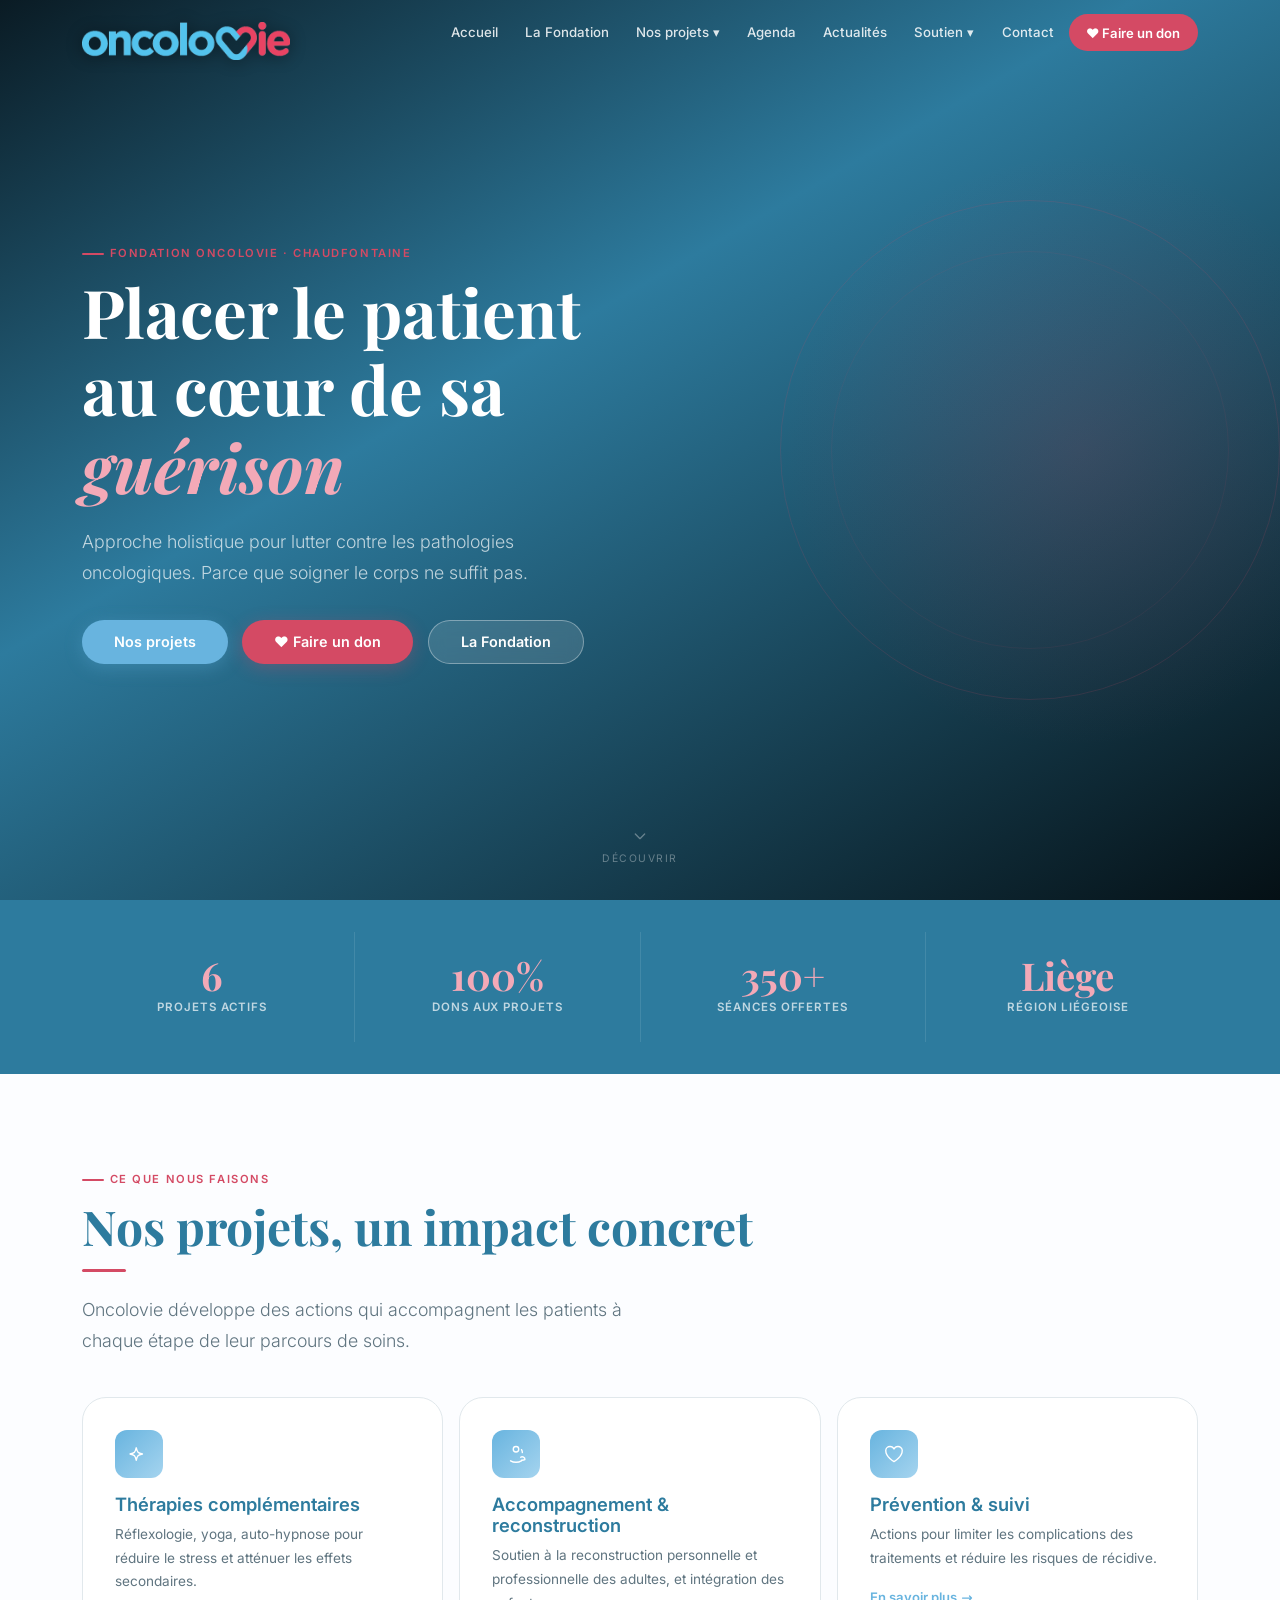
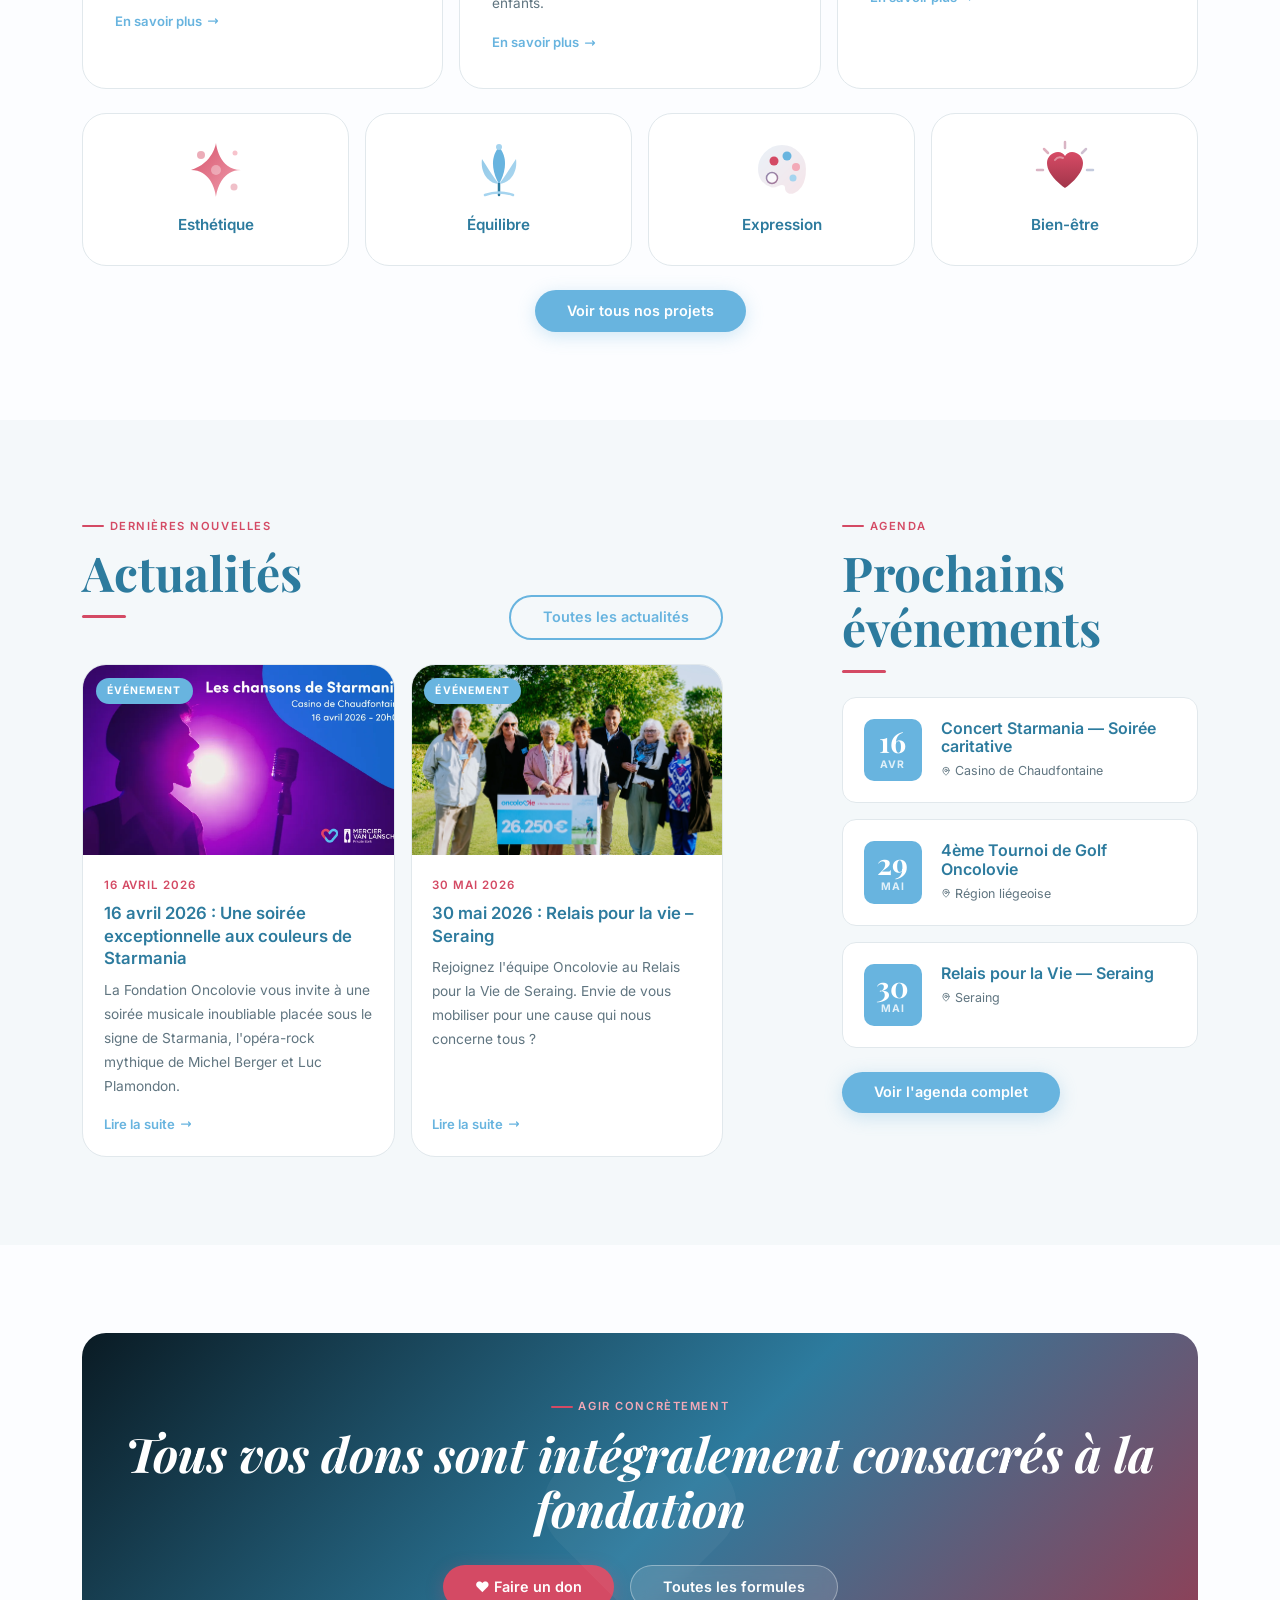
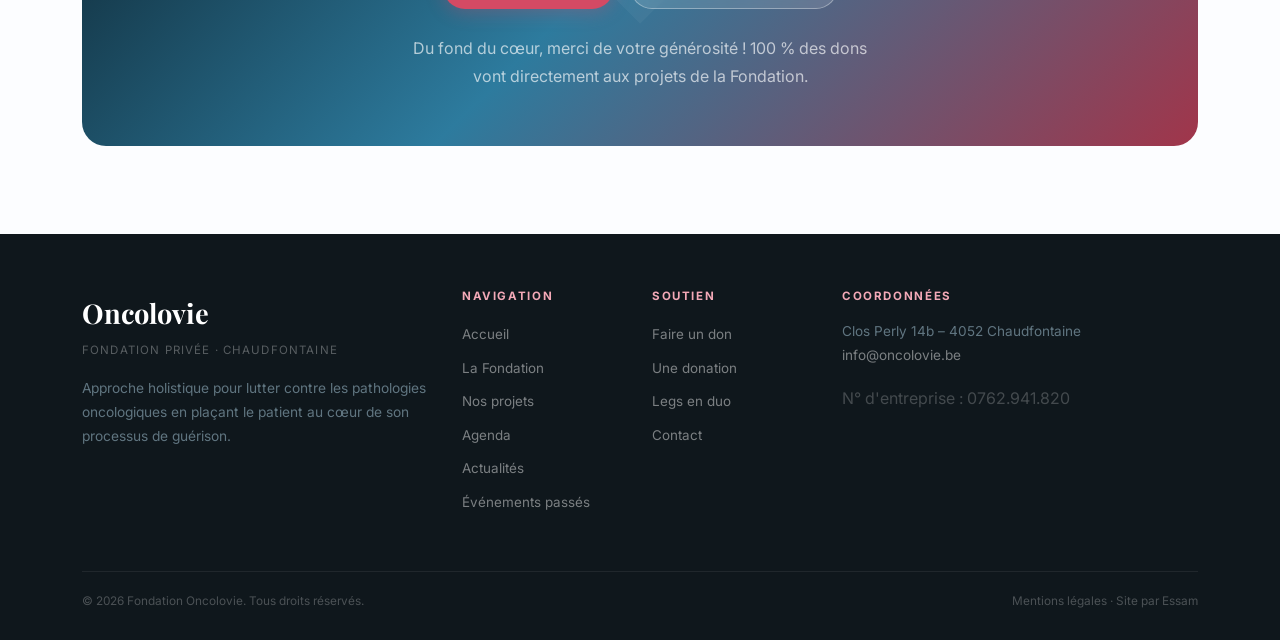
==== index.html @ 3643f962 "Homepage: merge Actualités+Événements, redesign CTA don - Fusion des 2 sections (Actualités + Procha" ====
<!DOCTYPE html>
<html lang="fr">
<head>
  <meta charset="UTF-8">
  <meta name="viewport" content="width=device-width, initial-scale=1.0">
  <title>Fondation Oncolovie — Chaudfontaine</title>
  <link rel="stylesheet" href="https://cdn.jsdelivr.net/npm/bootstrap@5.3.3/dist/css/bootstrap.min.css">
  <link rel="preconnect" href="https://fonts.googleapis.com">
  <link rel="preconnect" href="https://fonts.gstatic.com" crossorigin>
  <link href="https://fonts.googleapis.com/css2?family=Playfair+Display:ital,wght@0,500;0,700;1,500&family=Inter:wght@300;400;500;600&display=swap" rel="stylesheet">
  <link rel="stylesheet" href="style.css">
  <meta name="description" content="Approche holistique pour lutter contre les pathologies oncologiques. Fondation privée à Chaudfontaine.">
</head>
<body>
<nav class="nav-wrap" id="nav">
  <div class="container">
    <div class="nav-inner">
      <a class="nav-brand" href="index.html"><img src="images/Logo.png" alt="Oncolovie" class="nav-logo"></a>
      <button class="hamburger" id="hbg" onclick="toggleNav()" aria-label="Menu">
        <span></span><span></span><span></span>
      </button>
      <ul class="nav-links" id="navlinks">
        <li><a href="index.html">Accueil</a></li>
        <li><a href="la-fondation.html">La Fondation</a></li>
        <li class="has-drop"><a href="projets.html">Nos projets ▾</a><div class="drop">
          <a href="projets.html#bons-cadeaux">Bons cadeaux – aidants proches</a>
          <a href="projets.html#soins-palliatifs">Les soins palliatifs</a>
          <a href="projets.html#psychomotricite">Module de psychomotricité</a>
          <a href="projets.html#aide-financiere">Aide financière aux parents</a>
          <a href="projets.html#reflexologie">Réflexologie plantaire</a>
          <a href="projets.html#bien-etre-had">Bien-être & HAD</a>
        </div></li>
        <li><a href="agenda.html">Agenda</a></li>
        <li><a href="actualites.html">Actualités</a></li>
        <li class="has-drop"><a href="soutien.html">Soutien ▾</a><div class="drop">
          <a href="soutien.html#don">Faites un don</a>
          <a href="soutien.html#donation">Effectuez une donation</a>
          <a href="soutien.html#legs">Legs en duo</a>
        </div></li>
        <li><a href="contact.html">Contact</a></li>
        <li><a href="soutien.html#don" class="nav-don">❤ Faire un don</a></li>
      </ul>
    </div>
  </div>
</nav>

<section class="hero">
  <div class="hero-bg" style="background-image:url('images/hero-bg.png');"></div>
  <div class="hero-glow"></div>
  <div class="hero-ring"></div>
  <div class="container">
    <div class="hero-content">
      <div class="tag">Fondation Oncolovie · Chaudfontaine</div>
      <h1>Placer le patient<br>au cœur de sa <em>guérison</em></h1>
      <p class="lead">Approche holistique pour lutter contre les pathologies oncologiques. Parce que soigner le corps ne suffit pas.</p>
      <div class="hero-btns">
        <a href="projets.html" class="btn btn-rose">Nos projets</a>
        <a href="soutien.html#don" class="btn btn-gold">❤ Faire un don</a>
        <a href="la-fondation.html" class="btn btn-ghost">La Fondation</a>
      </div>
    </div>
  </div>
  <div class="hero-scroll">
    <svg width="16" height="16" viewBox="0 0 24 24" fill="none" stroke="currentColor" stroke-width="2"><path stroke-linecap="round" stroke-linejoin="round" d="M19 9l-7 7-7-7"/></svg>
    Découvrir
  </div>
</section>

<div class="stats">
  <div class="container p-0">
    <div class="stats-grid">
      <div class="stat"><div class="num">6</div><div class="lbl">Projets actifs</div></div>
      <div class="stat"><div class="num">100%</div><div class="lbl">Dons aux projets</div></div>
      <div class="stat"><div class="num">350+</div><div class="lbl">Séances offertes</div></div>
      <div class="stat"><div class="num">Liège</div><div class="lbl">Région liégeoise</div></div>
    </div>
  </div>
</div>

<section class="sec">
  <div class="container">
    <div class="fu">
      <div class="tag">Ce que nous faisons</div>
      <h2>Nos projets, un impact concret</h2>
      <div class="divider"></div>
      <p class="lead" style="max-width:580px;">Oncolovie développe des actions qui accompagnent les patients à chaque étape de leur parcours de soins.</p>
    </div>
    <div class="row g-3 mt-4">
      <div class="col-md-4 fu d1">
        <div class="bcard">
          <div class="icon-wrap"><svg viewBox="0 0 24 24" stroke-width="1.5"><path stroke-linecap="round" stroke-linejoin="round" d="M9.813 15.904L9 18.75l-.813-2.846a4.5 4.5 0 00-3.09-3.09L2.25 12l2.846-.813a4.5 4.5 0 003.09-3.09L9 5.25l.813 2.846a4.5 4.5 0 003.09 3.09L15.75 12l-2.846.813a4.5 4.5 0 00-3.09 3.09z"/></svg></div>
          <h4>Thérapies complémentaires</h4>
          <p class="txt-small-muted mt-2">Réflexologie, yoga, auto-hypnose pour réduire le stress et atténuer les effets secondaires.</p>
          <a href="projets.html#reflexologie" class="more-link mt-3 d-inline-flex">En savoir plus <svg viewBox="0 0 24 24" fill="none" stroke="currentColor" stroke-width="2.5"><path stroke-linecap="round" stroke-linejoin="round" d="M17 8l4 4m0 0l-4 4m4-4H3"/></svg></a>
        </div>
      </div>
      <div class="col-md-4 fu d2">
        <div class="bcard">
          <div class="icon-wrap"><svg viewBox="0 0 24 24" stroke-width="1.5"><path stroke-linecap="round" stroke-linejoin="round" d="M18 18.72a9.094 9.094 0 003.741-.479 3 3 0 00-4.682-2.72m.94 3.198l.001.031c0 .225-.012.447-.037.666A11.944 11.944 0 0112 21c-2.17 0-4.207-.576-5.963-1.584m12.912-8.916a5.971 5.971 0 00-.941-3.197M15 6.75a3 3 0 11-6 0 3 3 0 016 0z"/></svg></div>
          <h4>Accompagnement & reconstruction</h4>
          <p class="txt-small-muted mt-2">Soutien à la reconstruction personnelle et professionnelle des adultes, et intégration des enfants.</p>
          <a href="projets.html" class="more-link mt-3 d-inline-flex">En savoir plus <svg viewBox="0 0 24 24" fill="none" stroke="currentColor" stroke-width="2.5"><path stroke-linecap="round" stroke-linejoin="round" d="M17 8l4 4m0 0l-4 4m4-4H3"/></svg></a>
        </div>
      </div>
      <div class="col-md-4 fu d3">
        <div class="bcard">
          <div class="icon-wrap"><svg viewBox="0 0 24 24" stroke-width="1.5"><path stroke-linecap="round" stroke-linejoin="round" d="M21 8.25c0-2.485-2.099-4.5-4.688-4.5-1.935 0-3.597 1.126-4.312 2.733-.715-1.607-2.377-2.733-4.313-2.733C5.1 3.75 3 5.765 3 8.25c0 7.22 9 12 9 12s9-4.78 9-12z"/></svg></div>
          <h4>Prévention & suivi</h4>
          <p class="txt-small-muted mt-2">Actions pour limiter les complications des traitements et réduire les risques de récidive.</p>
          <a href="projets.html" class="more-link mt-3 d-inline-flex">En savoir plus <svg viewBox="0 0 24 24" fill="none" stroke="currentColor" stroke-width="2.5"><path stroke-linecap="round" stroke-linejoin="round" d="M17 8l4 4m0 0l-4 4m4-4H3"/></svg></a>
        </div>
      </div>
    </div>
    <div class="row g-3 mt-2">
      <div class="col-6 col-md-3 fu d2"><div class="activite">
        <!-- Esthétique : étoile scintillante rose -->
        <svg viewBox="0 0 64 64" fill="none" xmlns="http://www.w3.org/2000/svg" aria-label="Esthétique">
          <defs>
            <linearGradient id="gEst" x1="0" y1="0" x2="64" y2="64" gradientUnits="userSpaceOnUse">
              <stop offset="0%" stop-color="#D44A64"/>
              <stop offset="100%" stop-color="#F3A9B7"/>
            </linearGradient>
          </defs>
          <path d="M32 5 C32 5 29.5 25 7 32 C29.5 32 32 59 32 59 C32 59 34.5 32 57 32 C34.5 32 32 5 32 5Z" fill="url(#gEst)"/>
          <circle cx="17" cy="17" r="4" fill="#D44A64" opacity=".45"/>
          <circle cx="51" cy="15" r="2.5" fill="#F3A9B7" opacity=".7"/>
          <circle cx="50" cy="49" r="3.5" fill="#D44A64" opacity=".35"/>
          <circle cx="32" cy="32" r="5" fill="white" opacity=".35"/>
        </svg>
        <h4>Esthétique</h4>
      </div></div>
      <div class="col-6 col-md-3 fu d3"><div class="activite">
        <!-- Équilibre : fleur de lotus bleue -->
        <svg viewBox="0 0 64 64" fill="none" xmlns="http://www.w3.org/2000/svg" aria-label="Équilibre">
          <defs>
            <linearGradient id="gEqu" x1="0" y1="0" x2="64" y2="64" gradientUnits="userSpaceOnUse">
              <stop offset="0%" stop-color="#68B4DF"/>
              <stop offset="100%" stop-color="#A5D4EF"/>
            </linearGradient>
          </defs>
          <!-- pétale gauche -->
          <path d="M32 46 C22 46 13 35 15 21 C21 30 26 39 32 46Z" fill="url(#gEqu)" opacity=".8"/>
          <!-- pétale droit -->
          <path d="M32 46 C42 46 51 35 49 21 C43 30 38 39 32 46Z" fill="url(#gEqu)" opacity=".8"/>
          <!-- pétale centre -->
          <path d="M32 46 C25 34 23 19 32 9 C41 19 39 34 32 46Z" fill="#68B4DF"/>
          <!-- petit bouton -->
          <circle cx="32" cy="9" r="3" fill="#A5D4EF"/>
          <!-- tige -->
          <line x1="32" y1="46" x2="32" y2="57" stroke="#2D7B9E" stroke-width="2.5" stroke-linecap="round"/>
          <!-- base courbe -->
          <path d="M18 57 Q32 52 46 57" stroke="#A5D4EF" stroke-width="2.5" stroke-linecap="round" fill="none"/>
        </svg>
        <h4>Équilibre</h4>
      </div></div>
      <div class="col-6 col-md-3 fu d4"><div class="activite">
        <!-- Expression : palette de peintre -->
        <svg viewBox="0 0 64 64" fill="none" xmlns="http://www.w3.org/2000/svg" aria-label="Expression">
          <defs>
            <linearGradient id="gExp" x1="0" y1="0" x2="64" y2="64" gradientUnits="userSpaceOnUse">
              <stop offset="0%" stop-color="#68B4DF"/>
              <stop offset="100%" stop-color="#D44A64"/>
            </linearGradient>
          </defs>
          <!-- Palette -->
          <path d="M32 8 C19 8 9 19 9 31 C9 40 14 46 21 48 C25 50 28 46 32 46 C35 46 36 48 36 50 C36 54 40 56 44 54 C53 50 55 41 55 31 C55 19 45 8 32 8Z" fill="url(#gExp)" opacity=".15" stroke="url(#gExp)" stroke-width="2"/>
          <!-- Points de couleur -->
          <circle cx="24" cy="23" r="4.5" fill="#D44A64"/>
          <circle cx="37" cy="18" r="4.5" fill="#68B4DF"/>
          <circle cx="46" cy="29" r="4" fill="#F3A9B7"/>
          <circle cx="43" cy="40" r="3.5" fill="#A5D4EF"/>
          <!-- Trou du pouce -->
          <circle cx="22" cy="40" r="5.5" fill="white" opacity=".7"/>
          <circle cx="22" cy="40" r="5.5" stroke="url(#gExp)" stroke-width="1.5" fill="none"/>
        </svg>
        <h4>Expression</h4>
      </div></div>
      <div class="col-6 col-md-3 fu d4"><div class="activite">
        <!-- Bien-être : cœur rayonnant -->
        <svg viewBox="0 0 64 64" fill="none" xmlns="http://www.w3.org/2000/svg" aria-label="Bien-être">
          <defs>
            <linearGradient id="gBien" x1="0" y1="0" x2="64" y2="64" gradientUnits="userSpaceOnUse">
              <stop offset="0%" stop-color="#D44A64"/>
              <stop offset="100%" stop-color="#68B4DF"/>
            </linearGradient>
            <linearGradient id="gBien2" x1="32" y1="16" x2="32" y2="50" gradientUnits="userSpaceOnUse">
              <stop offset="0%" stop-color="#D44A64"/>
              <stop offset="100%" stop-color="#A1354A"/>
            </linearGradient>
          </defs>
          <!-- Rayons -->
          <line x1="32" y1="4" x2="32" y2="10" stroke="url(#gBien)" stroke-width="2.5" stroke-linecap="round" opacity=".5"/>
          <line x1="53" y1="11" x2="49" y2="15" stroke="url(#gBien)" stroke-width="2.5" stroke-linecap="round" opacity=".5"/>
          <line x1="60" y1="32" x2="54" y2="32" stroke="url(#gBien)" stroke-width="2.5" stroke-linecap="round" opacity=".5"/>
          <line x1="11" y1="11" x2="15" y2="15" stroke="url(#gBien)" stroke-width="2.5" stroke-linecap="round" opacity=".5"/>
          <line x1="4" y1="32" x2="10" y2="32" stroke="url(#gBien)" stroke-width="2.5" stroke-linecap="round" opacity=".5"/>
          <!-- Cœur -->
          <path d="M32 50 C32 50 14 38 14 25 C14 19 19 14 25 14 C28 14 31 16 32 18 C33 16 36 14 39 14 C45 14 50 19 50 25 C50 38 32 50 32 50Z" fill="url(#gBien2)"/>
          <!-- Reflet -->
          <path d="M22 22 Q25 18 30 20" stroke="white" stroke-width="2" stroke-linecap="round" opacity=".4" fill="none"/>
        </svg>
        <h4>Bien-être</h4>
      </div></div>
    </div>
    <div class="text-center mt-4 fu">
      <a href="projets.html" class="btn btn-rose">Voir tous nos projets</a>
    </div>
  </div>
</section>

<section class="sec bg-warm">
  <div class="container">
    <div class="row gy-5 align-items-start">

      <!-- Actualités : 2 dernières -->
      <div class="col-lg-7">
        <div class="d-flex align-items-end justify-content-between flex-wrap gap-2 mb-4 fu">
          <div>
            <div class="tag">Dernières nouvelles</div>
            <h2>Actualités</h2>
            <div class="divider"></div>
          </div>
          <a href="actualites.html" class="btn btn-outline">Toutes les actualités</a>
        </div>
        <div class="row g-3" id="news-grid">
          <div class="col-sm-6"><div class="skeleton"></div></div>
          <div class="col-sm-6"><div class="skeleton"></div></div>
        </div>
      </div>

      <!-- Prochains événements -->
      <div class="col-lg-4 offset-lg-1">
        <div class="fu mb-4">
          <div class="tag">Agenda</div>
          <h2>Prochains événements</h2>
          <div class="divider"></div>
        </div>
        <div class="d-flex flex-column gap-3">
          <div class="event fu d1">
            <div class="event-cal"><div class="d">16</div><div class="m">Avr</div></div>
            <div class="event-info">
              <h4>Concert Starmania — Soirée caritative</h4>
              <div class="event-loc"><svg viewBox="0 0 24 24" fill="none" stroke="currentColor" stroke-width="2"><path stroke-linecap="round" stroke-linejoin="round" d="M15 10.5a3 3 0 11-6 0 3 3 0 016 0z"/><path stroke-linecap="round" stroke-linejoin="round" d="M19.5 10.5c0 7.142-7.5 11.25-7.5 11.25S4.5 17.642 4.5 10.5a7.5 7.5 0 1115 0z"/></svg>Casino de Chaudfontaine</div>
            </div>
          </div>
          <div class="event fu d2">
            <div class="event-cal"><div class="d">29</div><div class="m">Mai</div></div>
            <div class="event-info">
              <h4>4ème Tournoi de Golf Oncolovie</h4>
              <div class="event-loc"><svg viewBox="0 0 24 24" fill="none" stroke="currentColor" stroke-width="2"><path stroke-linecap="round" stroke-linejoin="round" d="M15 10.5a3 3 0 11-6 0 3 3 0 016 0z"/><path stroke-linecap="round" stroke-linejoin="round" d="M19.5 10.5c0 7.142-7.5 11.25-7.5 11.25S4.5 17.642 4.5 10.5a7.5 7.5 0 1115 0z"/></svg>Région liégeoise</div>
            </div>
          </div>
          <div class="event fu d3">
            <div class="event-cal"><div class="d">30</div><div class="m">Mai</div></div>
            <div class="event-info">
              <h4>Relais pour la Vie — Seraing</h4>
              <div class="event-loc"><svg viewBox="0 0 24 24" fill="none" stroke="currentColor" stroke-width="2"><path stroke-linecap="round" stroke-linejoin="round" d="M15 10.5a3 3 0 11-6 0 3 3 0 016 0z"/><path stroke-linecap="round" stroke-linejoin="round" d="M19.5 10.5c0 7.142-7.5 11.25-7.5 11.25S4.5 17.642 4.5 10.5a7.5 7.5 0 1115 0z"/></svg>Seraing</div>
            </div>
          </div>
        </div>
        <a href="agenda.html" class="btn btn-rose mt-4 d-inline-flex">Voir l'agenda complet</a>
      </div>

    </div>
  </div>
</section>

<section class="sec">
  <div class="container">
    <div class="don-banner fu">
      <div class="tag center" style="color:var(--gold-l);">Agir concrètement</div>
      <h2>Tous vos dons sont <em>intégralement consacrés</em> à la fondation</h2>
      <div style="display:flex;justify-content:center;gap:1rem;flex-wrap:wrap;margin:1.8rem 0 1.6rem;">
        <a href="soutien.html#don" class="btn btn-gold">❤ Faire un don</a>
        <a href="soutien.html" class="btn btn-ghost">Toutes les formules</a>
      </div>
      <p class="sub">Du fond du cœur, merci de votre générosité ! 100&nbsp;% des dons vont directement aux projets de la Fondation.</p>
    </div>
  </div>
</section>


<footer>
  <div class="container">
    <div class="row gy-4">
      <div class="col-lg-4">
        <div class="foot-brand">Oncolovie</div>
        <div class="foot-sub mt-1">Fondation privée · Chaudfontaine</div>
        <p style="font-size:.86rem;margin-top:1rem;">Approche holistique pour lutter contre les pathologies oncologiques en plaçant le patient au cœur de son processus de guérison.</p>
      </div>
      <div class="col-6 col-lg-2">
        <h5>Navigation</h5>
        <ul>
          <li><a href="index.html">Accueil</a></li>
          <li><a href="la-fondation.html">La Fondation</a></li>
          <li><a href="projets.html">Nos projets</a></li>
          <li><a href="agenda.html">Agenda</a></li>
          <li><a href="actualites.html">Actualités</a></li>
          <li><a href="actualites.html#passes">Événements passés</a></li>
        </ul>
      </div>
      <div class="col-6 col-lg-2">
        <h5>Soutien</h5>
        <ul>
          <li><a href="soutien.html#don">Faire un don</a></li>
          <li><a href="soutien.html#donation">Une donation</a></li>
          <li><a href="soutien.html#legs">Legs en duo</a></li>
          <li><a href="contact.html">Contact</a></li>
        </ul>
      </div>
      <div class="col-lg-4">
        <h5>Coordonnées</h5>
        <p style="font-size:.85rem;">Clos Perly 14b – 4052 Chaudfontaine<br>
          <a href="mailto:info@oncolovie.be" class="footer-link">info@oncolovie.be</a></p>
        <p class="foot-nr mt-2">N° d'entreprise : 0762.941.820</p>
      </div>
    </div>
    <div class="foot-bottom">
      <span>© 2026 Fondation Oncolovie. Tous droits réservés.</span>
      <span><a href="mentions-legales.html">Mentions légales</a> · Site par <a href="https://venomenale.github.io/DAFA/">Essam</a></span>
    </div>
  </div>
</footer>

<script src="https://cdn.jsdelivr.net/npm/bootstrap@5.3.3/dist/js/bootstrap.bundle.min.js"></script>
<script>
const navEl = document.getElementById('nav');
if(navEl) window.addEventListener('scroll', function(){ navEl.classList.toggle('solid', window.scrollY > 50); });

function toggleNav(){
  var nl = document.getElementById('navlinks');
  var hbg = document.getElementById('hbg');
  nl.classList.toggle('open');
  hbg.classList.toggle('is-open');
  if(!nl.classList.contains('open')){
    document.querySelectorAll('.has-drop').forEach(function(el){ el.classList.remove('open-drop'); });
  }
}

document.querySelectorAll('.has-drop > a').forEach(function(a){
  a.addEventListener('click', function(e){
    if(window.innerWidth < 992){
      e.preventDefault();
      var p = this.closest('.has-drop');
      var was = p.classList.contains('open-drop');
      document.querySelectorAll('.has-drop').forEach(function(el){ el.classList.remove('open-drop'); });
      if(!was) p.classList.add('open-drop');
    }
  });
});

document.querySelectorAll('.nav-links li:not(.has-drop) a').forEach(function(a){
  a.addEventListener('click', function(){
    if(window.innerWidth < 992){
      document.getElementById('navlinks').classList.remove('open');
      document.getElementById('hbg').classList.remove('is-open');
    }
  });
});

document.addEventListener('click', function(e){
  var nav = document.getElementById('nav');
  if(nav && !nav.contains(e.target)){
    document.getElementById('navlinks').classList.remove('open');
    document.getElementById('hbg').classList.remove('is-open');
    document.querySelectorAll('.has-drop').forEach(function(el){ el.classList.remove('open-drop'); });
  }
});

const obs = new IntersectionObserver(function(entries){
  entries.forEach(function(e){ if(e.isIntersecting) e.target.classList.add('in'); });
}, {threshold: 0.1});
document.querySelectorAll('.fu').forEach(function(el){ obs.observe(el); });
</script>

<script>
function fmtDate(s){ return new Date(s).toLocaleDateString('fr-BE',{day:'numeric',month:'long',year:'numeric'}); }
function buildCard(item){
  var img = item.image
    ? '<div class="news-thumb"><img src="' + item.image + '" alt="' + item.titre + '" loading="lazy"><span class="news-badge">' + item.tag + '</span></div>'
    : '<div class="news-thumb-fallback"></div>';
  return '<div class="col-sm-6"><div class="news-card">' + img + '<div class="news-body"><div class="news-date">' + fmtDate(item.date) + '</div><h4>' + item.titre + '</h4><p>' + item.extrait + '</p><a href="' + item.lien + '" class="more-link">Lire la suite <svg viewBox="0 0 24 24" fill="none" stroke="currentColor" stroke-width="2.5" style="width:12px;height:12px"><path stroke-linecap="round" stroke-linejoin="round" d="M17 8l4 4m0 0l-4 4m4-4H3"/></svg></a></div></div></div>';
}
fetch('./news.json')
  .then(function(r){ return r.json(); })
  .then(function(data){
    var grid = document.getElementById('news-grid');
    if(grid) grid.innerHTML = data.slice(0,2).map(buildCard).join('');
  })
  .catch(function(){
    var grid = document.getElementById('news-grid');
    if(grid) grid.innerHTML = '<div class="col-12 text-center py-4"><p>Actualités bientôt disponibles.</p></div>';
  });
</script>
</body>
</html>
---- style.css ----
/* ================================================================
   ONCOLOVIE — style.css
   ► Charte Graphique UX 2026
   ================================================================ */

:root {
  /* Couleurs Logo Oncolovie */
  --logo-blue:  #68B4DF;
  --logo-pink:  #D44A64;

  /* Variables principales */
  --rose:       var(--logo-blue);   
  --rose-d:     #2D7B9E;   
  --rose-l:     #A5D4EF;   
  --gold:       var(--logo-pink);   
  --gold-d:     #A1354A;   
  --gold-l:     #F3A9B7;   

  /* Fonds et Textes */
  --cream:      #FCFDFF;   
  --cream2:     #F4F8FA;   
  --white:      #FFFFFF;
  --ink:        #1A2A32;   
  --muted:      #607580;   
  --border:     #E1E8EC;   

  --font-titre: 'Playfair Display', serif;
  --font-corps: 'Inter', sans-serif;
  --radius:     14px;
  --radius-lg:  24px;
  
  --shadow:     0 4px 24px rgba(104, 180, 223, 0.12);
  --shadow-lg:  0 12px 48px rgba(104, 180, 223, 0.20);
}

/* ---- BASE ---- */
*, *::before, *::after { box-sizing: border-box; margin: 0; padding: 0; }
html { scroll-behavior: smooth; }
body { font-family: var(--font-corps); font-size: 16px; line-height: 1.7; color: var(--ink); background: var(--cream); -webkit-font-smoothing: antialiased; }

h1, h2, h3, h4 { font-family: var(--font-titre); line-height: 1.15; color: var(--rose-d); }
h1 { font-size: clamp(2.6rem, 5.5vw, 4.2rem); font-weight: 700; }
h2 { font-size: clamp(2rem, 4vw, 3rem); font-weight: 700; }
h3 { font-size: clamp(1.4rem, 2.5vw, 2rem); font-weight: 500; }
h4 { font-size: 1.15rem; font-weight: 600; font-family: var(--font-corps); }
p  { color: var(--muted); line-height: 1.75; }
a  { color: var(--rose); text-decoration: none; transition: .25s; }
a:hover { color: var(--gold); }
.lead { font-size: 1.12rem; font-weight: 300; color: var(--muted); }
img { max-width: 100%; }

/* ---- UTILITAIRES ---- */
.tag { display: inline-flex; align-items: center; gap: .35rem; font-size: .7rem; font-weight: 600; letter-spacing: .14em; text-transform: uppercase; color: var(--gold); margin-bottom: .6rem; }
.tag::before { content: ''; display: block; width: 22px; height: 2px; background: var(--gold); border-radius: 2px; }
.tag.center { justify-content: center; }
.divider { width: 44px; height: 3px; background: var(--gold); border-radius: 2px; margin: .9rem 0 1.4rem; }
.divider.center { margin-left: auto; margin-right: auto; }
.sec    { padding: 5.5rem 0; }
.sec-sm { padding: 2.5rem 0; }
.sec-md { padding: 3.5rem 0; }
.bg-warm { background: var(--cream2); }

/* ---- BOUTONS ---- */
.btn { display: inline-flex; align-items: center; gap: .5rem; padding: .85rem 2rem; border-radius: 50px; font-weight: 600; font-size: .9rem; border: none; cursor: pointer; transition: .25s; text-decoration: none !important; line-height: 1; }
.btn-rose  { background: var(--rose); color: #fff !important; box-shadow: 0 4px 18px rgba(104, 180, 223, 0.3); }
.btn-rose:hover  { background: var(--rose-d); transform: translateY(-2px); box-shadow: 0 8px 28px rgba(104, 180, 223, 0.4); color: #fff !important; }
.btn-gold  { background: var(--gold); color: #fff !important; box-shadow: 0 4px 18px rgba(212, 74, 100, 0.3); }
.btn-gold:hover  { background: var(--gold-d); transform: translateY(-2px); box-shadow: 0 8px 28px rgba(212, 74, 100, 0.4); color: #fff !important; }
.btn-outline { background: transparent; color: var(--rose) !important; border: 2px solid var(--rose); }
.btn-outline:hover { background: var(--rose); color: #fff !important; }
.btn-ghost { background: rgba(255,255,255,.12); color: #fff !important; border: 1.5px solid rgba(255,255,255,.35); backdrop-filter: blur(8px); }
.btn-ghost:hover { background: rgba(255,255,255,.22); color: #fff !important; }

/* ---- NAVBAR ---- */
.nav-wrap { position: fixed; top: 0; left: 0; right: 0; z-index: 9999; padding: .9rem 0; transition: .35s; }
.nav-wrap.solid { background: rgba(252, 253, 255, 0.96); backdrop-filter: blur(16px); box-shadow: 0 2px 20px rgba(0,0,0,.06); padding: .55rem 0; }
.nav-inner { display: flex; align-items: center; justify-content: space-between; gap: 1rem; }
.nav-brand { font-family: var(--font-titre); font-size: 1.5rem; font-weight: 700; color: #fff; line-height: 1; transition: .25s; text-decoration: none !important; display: flex; align-items: center; }
.nav-brand span { display: block; font-family: var(--font-corps); font-size: .62rem; font-weight: 400; letter-spacing: .16em; text-transform: uppercase; opacity: .7; margin-top: .1rem; }
.nav-logo { height: 38px; width: auto; display: block; filter: drop-shadow(0 1px 8px rgba(0,0,0,.45)); transition: .35s; }
.nav-wrap.solid .nav-logo { filter: none; }
.nav-wrap.solid .nav-brand { color: var(--rose-d); }
.nav-links { display: flex; align-items: center; gap: .2rem; list-style: none; }
.nav-links li a { color: rgba(255,255,255,.85); font-size: .83rem; font-weight: 500; padding: .4rem .75rem; border-radius: 8px; transition: .2s; display: block; text-decoration: none !important; }
.nav-links li a:hover { color: #fff; background: rgba(255,255,255,.1); }
.nav-wrap.solid .nav-links li a { color: var(--muted); }
.nav-wrap.solid .nav-links li a:hover { color: var(--rose); background: var(--cream2); }
.has-drop { position: relative; }
.drop { display: none; position: absolute; top: calc(100% + .5rem); left: 0; background: #fff; border-radius: var(--radius); padding: .5rem; min-width: 270px; box-shadow: 0 16px 48px rgba(0,0,0,.12); border: 1px solid var(--border); }
.has-drop:hover .drop { display: block; }
.drop a { display: block; padding: .5rem .9rem; font-size: .82rem; color: var(--muted) !important; border-radius: 8px; transition: .2s; text-decoration: none !important; }
.drop a:hover { background: var(--cream2); color: var(--rose) !important; }
.nav-don { background: var(--gold) !important; color: #fff !important; border-radius: 50px !important; padding: .45rem 1.1rem !important; font-weight: 600 !important; font-size: .82rem !important; }
.nav-don:hover { background: var(--gold-d) !important; transform: translateY(-1px); }
.hamburger { display: none; flex-direction: column; gap: 5px; cursor: pointer; background: none; border: none; padding: .3rem; }
.hamburger span { display: block; width: 22px; height: 2px; background: #fff; border-radius: 2px; transition: .3s; }
.nav-wrap.solid .hamburger span { background: var(--rose-d); }
@media (max-width: 991px) {
  .nav-links { display: none; flex-direction: column; position: absolute; top: 100%; left: 0; right: 0; background: rgba(10, 23, 32, 0.97); backdrop-filter: blur(16px); -webkit-backdrop-filter: blur(16px); padding: 1rem 1rem 1.5rem; gap: 0; box-shadow: 0 12px 40px rgba(0,0,0,.35); border-top: 1px solid rgba(255,255,255,.07); }
  .nav-links.open { display: flex; }
  .nav-links li a { color: rgba(255,255,255,.75) !important; padding: .7rem 1rem; border-radius: 8px; }
  .nav-links li a:hover { color: #fff !important; background: rgba(255,255,255,.08) !important; }
  .drop { position: static; box-shadow: none; border: none; padding: 0 0 .5rem 1rem; background: transparent; }
  .drop a { color: rgba(255,255,255,.45) !important; }
  .drop a:hover { color: rgba(255,255,255,.85) !important; background: rgba(255,255,255,.06) !important; }
  .has-drop .drop { display: none; }
  .has-drop.open-drop .drop { display: block; }
  .hamburger { display: flex; }
}

/* Hamburger → X animation */
.hamburger span { transition: transform .3s, opacity .3s; }
.hamburger.is-open span:nth-child(1) { transform: translateY(7px) rotate(45deg); }
.hamburger.is-open span:nth-child(2) { opacity: 0; transform: scaleX(0); }
.hamburger.is-open span:nth-child(3) { transform: translateY(-7px) rotate(-45deg); }

/* Filter buttons (fond clair) */
.filter-btn { border-color: var(--border) !important; color: var(--muted) !important; background: var(--white) !important; }
.filter-btn:hover { border-color: var(--rose) !important; color: var(--rose) !important; background: var(--cream2) !important; }
.filter-btn.on { border-color: var(--gold) !important; background: var(--gold) !important; color: #fff !important; }
.filter-btn.on:hover { background: var(--gold-d) !important; border-color: var(--gold-d) !important; }

/* ---- HERO ---- */
.hero { min-height: 100vh; display: flex; align-items: center; position: relative; overflow: hidden; background: linear-gradient(150deg, #0A1B24 0%, var(--rose-d) 40%, #051015 100%); }
.hero-bg { position: absolute; inset: 0; background-size: cover; background-position: center; opacity: .18; mix-blend-mode: luminosity; }
.hero-glow { position: absolute; width: 600px; height: 600px; border-radius: 50%; background: radial-gradient(circle, rgba(212, 74, 100, 0.15) 0%, transparent 70%); right: -100px; top: 50%; transform: translateY(-50%); pointer-events: none; }
.hero-ring { position: absolute; right: 0; top: 50%; transform: translateY(-50%); width: 500px; height: 500px; border: 1px solid rgba(212, 74, 100, 0.15); border-radius: 50%; pointer-events: none; }
.hero-ring::before { content: ''; position: absolute; inset: 50px; border: 1px solid rgba(212, 74, 100, 0.08); border-radius: 50%; }
.hero-content { position: relative; z-index: 2; max-width: 660px; }
.hero h1 { color: #fff; margin-bottom: 1.3rem; }
.hero h1 em { font-style: italic; color: var(--gold-l); }
.hero .lead { color: rgba(255,255,255,.7); max-width: 520px; margin-bottom: 2rem; }
.hero-btns { display: flex; flex-wrap: wrap; gap: .9rem; }
.hero-scroll { position: absolute; bottom: 2rem; left: 50%; transform: translateX(-50%); color: rgba(255,255,255,.35); font-size: .65rem; letter-spacing: .15em; text-transform: uppercase; display: flex; flex-direction: column; align-items: center; gap: .4rem; animation: bob 2.2s ease-in-out infinite; }
@keyframes bob { 0%,100%{transform:translateX(-50%) translateY(0)} 50%{transform:translateX(-50%) translateY(6px)} }

/* ---- STATS ---- */
.stats { background: var(--rose-d); padding: 2rem 0; }
.stats-grid { display: grid; grid-template-columns: repeat(4, 1fr); gap: 1px; background: rgba(255,255,255,.1); }
@media (max-width: 767px) { .stats-grid { grid-template-columns: repeat(2, 1fr); } }
.stat { background: var(--rose-d); padding: 1.5rem; text-align: center; }
.stat .num { font-family: var(--font-titre); font-size: 2.4rem; font-weight: 700; color: var(--gold-l); line-height: 1; }
.stat .lbl { font-size: .72rem; font-weight: 600; letter-spacing: .08em; text-transform: uppercase; color: rgba(255,255,255,.7); margin-top: .25rem; }

/* ---- CARDS ---- */
.bcard { background: var(--white); border-radius: var(--radius-lg); padding: 2rem; border: 1px solid var(--border); transition: .3s; height: 100%; }
.bcard:hover { transform: translateY(-4px); box-shadow: var(--shadow-lg); }
.icon-wrap { width: 48px; height: 48px; background: linear-gradient(135deg, var(--rose), var(--rose-l)); border-radius: 12px; display: flex; align-items: center; justify-content: center; margin-bottom: 1rem; }
.icon-wrap svg { width: 22px; height: 22px; stroke: #fff; fill: none; }
.icon-wrap.gold { background: linear-gradient(135deg, var(--gold), var(--gold-l)); }
.icon-wrap.sm { width: 38px; height: 38px; border-radius: 9px; }
.icon-wrap.sm svg { width: 18px; height: 18px; }
.icon-wrap.mx-auto { margin-left: auto; margin-right: auto; }

/* ---- ACTIVITÉS ---- */
.activite { text-align: center; padding: 1.5rem 1rem; background: var(--white); border-radius: var(--radius-lg); border: 1px solid var(--border); transition: .3s; }
.activite:hover { transform: translateY(-3px); box-shadow: var(--shadow); }
.activite img, .activite svg { width: 64px; height: 64px; object-fit: contain; margin-bottom: .9rem; display: block; margin-left: auto; margin-right: auto; }
.activite:hover svg { transform: scale(1.08); transition: .3s; }
.activite h4 { font-family: var(--font-corps); font-size: .95rem; font-weight: 600; color: var(--rose-d); }

/* ---- NEWS ---- */
.news-card { background: var(--white); border-radius: var(--radius-lg); overflow: hidden; border: 1px solid var(--border); transition: .3s; display: flex; flex-direction: column; height: 100%; }
.news-card:hover { transform: translateY(-4px); box-shadow: var(--shadow-lg); }
.news-thumb { height: 190px; overflow: hidden; position: relative; background: var(--cream2); }
.news-thumb img { width: 100%; height: 100%; object-fit: cover; transition: .5s; }
.news-card:hover .news-thumb img { transform: scale(1.05); }
.news-thumb-fallback { height: 190px; background: linear-gradient(135deg, var(--rose), var(--rose-l)); }
.news-badge { position: absolute; top: .8rem; left: .8rem; background: var(--rose); color: #fff; font-size: .65rem; font-weight: 700; letter-spacing: .1em; text-transform: uppercase; padding: .25rem .7rem; border-radius: 50px; }
.news-body { padding: 1.3rem; flex: 1; display: flex; flex-direction: column; }
.news-date { font-size: .72rem; font-weight: 600; letter-spacing: .08em; text-transform: uppercase; color: var(--gold); margin-bottom: .4rem; }
.news-body h4 { color: var(--rose-d); font-size: 1.05rem; margin-bottom: .5rem; line-height: 1.35; }
.news-body p { font-size: .86rem; flex: 1; margin-bottom: .9rem; }
.more-link { font-size: .82rem; font-weight: 600; color: var(--rose); display: inline-flex; align-items: center; gap: .3rem; margin-top: auto; }
.more-link svg { width: 12px; height: 12px; transition: .2s; }
.news-card:hover .more-link svg { transform: translateX(4px); }
.skeleton { background: linear-gradient(90deg, var(--cream2) 25%, var(--border) 50%, var(--cream2) 75%); background-size: 200% 100%; animation: shim 1.4s infinite; border-radius: var(--radius-lg); height: 290px; }
@keyframes shim { 0%{background-position:200% 0} 100%{background-position:-200% 0} }

/* ---- EVENTS ---- */
.event { display: flex; gap: 1.2rem; align-items: flex-start; background: var(--white); border-radius: var(--radius); padding: 1.3rem; border: 1px solid var(--border); transition: .25s; }
.event:hover { transform: translateY(-2px); box-shadow: var(--shadow); }
.event-cal { min-width: 58px; background: var(--rose); color: #fff; border-radius: 10px; text-align: center; padding: .5rem .35rem; flex-shrink: 0; }
.event-cal .d { font-family: var(--font-titre); font-size: 1.8rem; font-weight: 700; line-height: 1; }
.event-cal .m { font-size: .65rem; font-weight: 700; letter-spacing: .1em; text-transform: uppercase; opacity: .8; }
.event-info h4 { font-family: var(--font-corps); font-size: 1rem; font-weight: 600; color: var(--rose-d); margin-bottom: .2rem; }
.event-loc { font-size: .78rem; color: var(--muted); display: flex; align-items: center; gap: .25rem; margin-top: .3rem; }
.event-loc svg { width: 10px; height: 10px; }

/* ---- DON BANNER ---- */
.don-banner { background: linear-gradient(135deg, #0A1B24 0%, var(--rose-d) 50%, var(--gold-d) 100%); border-radius: var(--radius-lg); padding: 3.5rem 2.5rem; text-align: center; position: relative; overflow: hidden; }
.don-banner::before { content: '♥'; position: absolute; font-size: 14rem; opacity: .04; top: 50%; left: 50%; transform: translate(-50%,-50%); color: #fff; pointer-events: none; }
.don-banner h2 { color: #fff; font-style: italic; }
.don-banner .sub { color: rgba(255,255,255,.65); max-width: 460px; margin: .8rem auto 0; }
.amounts { display: flex; justify-content: center; gap: .7rem; flex-wrap: wrap; margin: 1.6rem 0; }
.amt { padding: .55rem 1.3rem; border: 2px solid rgba(255,255,255,.25); border-radius: 50px; color: #fff; font-weight: 600; font-size: .85rem; background: transparent; cursor: pointer; transition: .2s; }
.amt:hover, .amt.on { border-color: var(--gold-l); background: var(--gold); }

/* ---- FORMULAIRE ---- */
.fld { background: var(--cream); border: 1.5px solid var(--border); border-radius: 10px; padding: .82rem 1rem; font-family: var(--font-corps); font-size: .92rem; color: var(--ink); width: 100%; transition: .2s; }
.fld:focus { outline: none; border-color: var(--rose-l); box-shadow: 0 0 0 3px rgba(104, 180, 223, 0.15); }
.fld-label { display: block; font-size: .8rem; font-weight: 600; color: var(--ink); margin-bottom: .35rem; }
.form-card { background: var(--white); border-radius: var(--radius-lg); padding: 2.2rem; border: 1px solid var(--border); }

/* ---- PAGE HERO ---- */
.page-hero { padding: 8rem 0 5rem; background: linear-gradient(150deg, #0A1B24 0%, var(--rose-d) 100%); position: relative; overflow: hidden; }
.page-hero::after { content: ''; position: absolute; bottom: 0; left: 0; right: 0; height: 70px; background: var(--cream); clip-path: ellipse(55% 100% at 50% 100%); }
.page-hero h1 { color: #fff; }
.page-hero .lead { color: rgba(255,255,255,.65); }
.bc { display: flex; gap: .5rem; align-items: center; margin-bottom: 1rem; font-size: .8rem; }
.bc a { color: rgba(255,255,255,.4); text-decoration: none; }
.bc span { color: rgba(255,255,255,.3); }
.bc .cur { color: rgba(255,255,255,.7); }

/* ---- PROJETS ---- */
.proj-block { background: var(--white); border-radius: var(--radius-lg); padding: 2.5rem; border: 1px solid var(--border); border-top: 4px solid var(--gold); margin-bottom: 1.5rem; }
.proj-num { font-family: var(--font-titre); font-size: 3rem; font-weight: 700; color: var(--border); line-height: 1; margin-bottom: .5rem; }
.proj-block h3 { color: var(--rose-d); margin-bottom: .75rem; }

/* ---- CONTACT ---- */
.cinfo { display: flex; gap: .9rem; align-items: flex-start; margin-bottom: 1.2rem; }
.cicon { width: 40px; height: 40px; background: linear-gradient(135deg, var(--rose), var(--rose-l)); border-radius: 10px; display: flex; align-items: center; justify-content: center; flex-shrink: 0; }
.cicon svg { width: 18px; height: 18px; stroke: #fff; fill: none; }

/* ---- TIMELINE ---- */
.timeline { padding-left: 2.2rem; border-left: 2px solid var(--border); }
.tl-item { position: relative; margin-bottom: 2.5rem; }
.tl-item::before { content: ''; position: absolute; left: -2.6rem; top: .3rem; width: 14px; height: 14px; background: var(--gold); border-radius: 50%; border: 3px solid var(--cream); }

/* ---- CITATION ---- */
.quote { border-left: 4px solid var(--gold); padding: 1.2rem 1.5rem; background: var(--cream2); border-radius: 0 12px 12px 0; font-family: var(--font-titre); font-size: 1.25rem; font-style: italic; color: var(--rose-d); line-height: 1.5; }

/* ---- FOOTER ---- */
footer { background: #0F171C; color: rgba(255,255,255,.55); padding: 3.5rem 0 1.8rem; }
.foot-brand { font-family: var(--font-titre); font-size: 1.7rem; font-weight: 700; color: #fff; }
.foot-sub { font-size: .72rem; letter-spacing: .1em; color: rgba(255,255,255,.3); text-transform: uppercase; }
footer h5 { font-size: .72rem; font-weight: 700; letter-spacing: .14em; text-transform: uppercase; color: var(--gold-l); margin-bottom: 1rem; }
footer ul { list-style: none; padding: 0; }
footer li { margin-bottom: .4rem; }
footer li a { color: rgba(255,255,255,.45); font-size: .84rem; transition: .2s; text-decoration: none; }
footer li a:hover { color: var(--rose-l); }
.foot-bottom { border-top: 1px solid rgba(255,255,255,.07); padding-top: 1.2rem; margin-top: 2.5rem; font-size: .74rem; color: rgba(255,255,255,.25); display: flex; justify-content: space-between; flex-wrap: wrap; gap: .5rem; }
.foot-bottom a { color: rgba(255,255,255,.25); text-decoration: none; }

/* ---- ONGLETS pill ---- */
.tab-pill { padding: .6rem 1.4rem; border-radius: 50px; font-weight: 600; font-size: .88rem; background: var(--white); color: var(--muted); border: 2px solid var(--border); cursor: pointer; transition: .2s; white-space: nowrap; }
.tab-pill.active { background: var(--rose-d); color: #fff; border-color: var(--rose-d); box-shadow: 0 4px 14px rgba(45,123,158,.25); }
.tab-pill:hover:not(.active) { border-color: var(--rose); color: var(--rose); }

/* ---- ANIMATIONS ---- */
.fu { opacity: 0; transform: translateY(24px); transition: .6s; }
.fu.in { opacity: 1; transform: translateY(0); }
.d1{transition-delay:.1s} .d2{transition-delay:.2s} .d3{transition-delay:.3s} .d4{transition-delay:.4s}

/* ---- RESPONSIVE ---- */
@media (max-width: 991px) { .hero-ring { display: none; } }
@media (max-width: 767px) {
  .hero { padding: 5.5rem 0 3rem; min-height: 100svh; }
  .sec { padding: 3.5rem 0; }
  .don-banner { padding: 2.5rem 1.2rem; }
  .page-hero { padding: 7rem 0 4rem; }
}

/* Classes utilitaires ajoutées pour nettoyage HTML */
.img-overlay {
  position: absolute; inset: 0;
  background: linear-gradient(135deg, rgba(10, 27, 36, 0.7), rgba(104, 180, 223, 0.3));
  display: flex; align-items: flex-end; padding: 2rem; border-radius: 20px;
}
.img-overlay h3, .img-overlay p { color: #fff; }
.footer-link { color: rgba(255,255,255,.45); }
.footer-link:hover { color: var(--gold); }
.foot-nr { color: rgba(255,255,255,.22); }
.txt-italic-rose { font-style: italic; color: var(--rose-d); font-size: 1.05rem; }
.txt-small-muted { font-size: .85rem; margin-bottom: 0; }
.list-clean { list-style: none; padding: 0; }
.list-clean li { padding: .4rem 0; border-bottom: 1px solid var(--border); }
.list-clean li:last-child { border-bottom: none; }
.box-highlight { background: var(--cream2); border-radius: 12px; border-left: 4px solid var(--gold); padding: 1rem; margin-top: 1rem; }
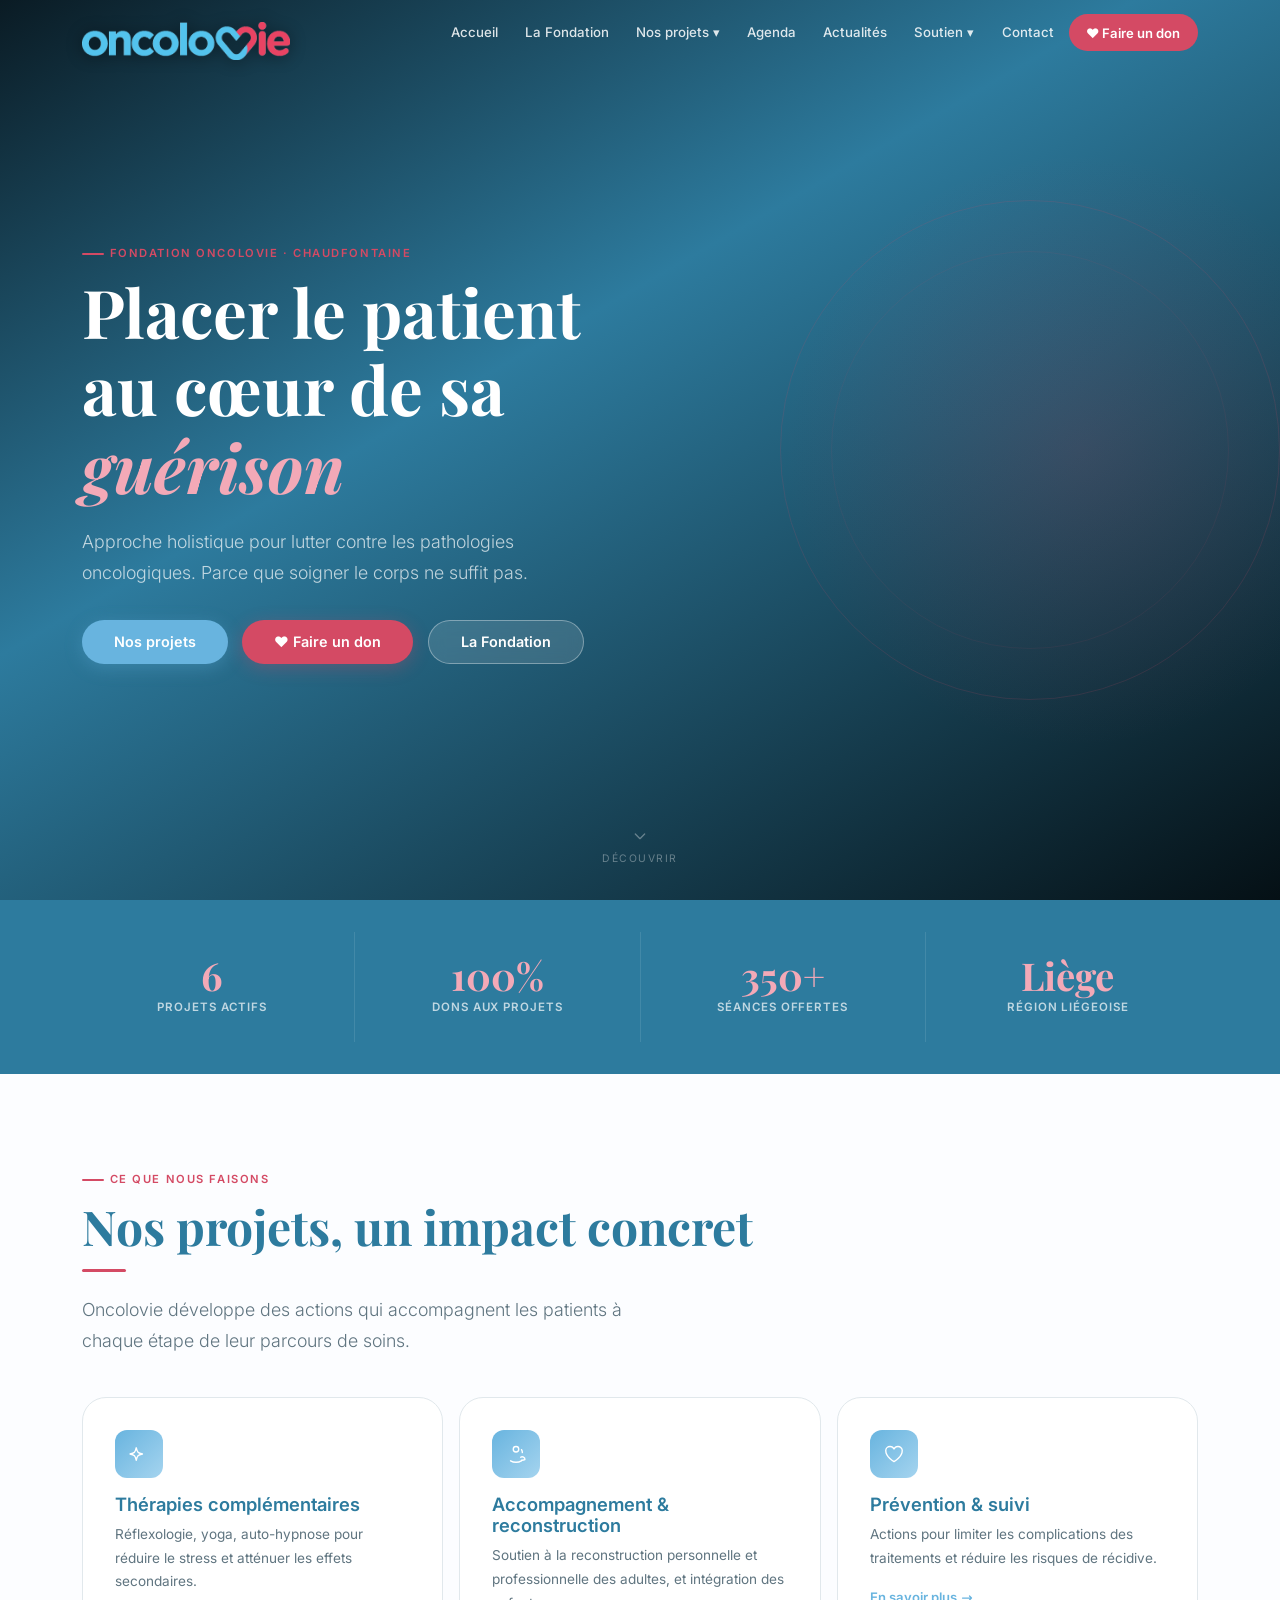
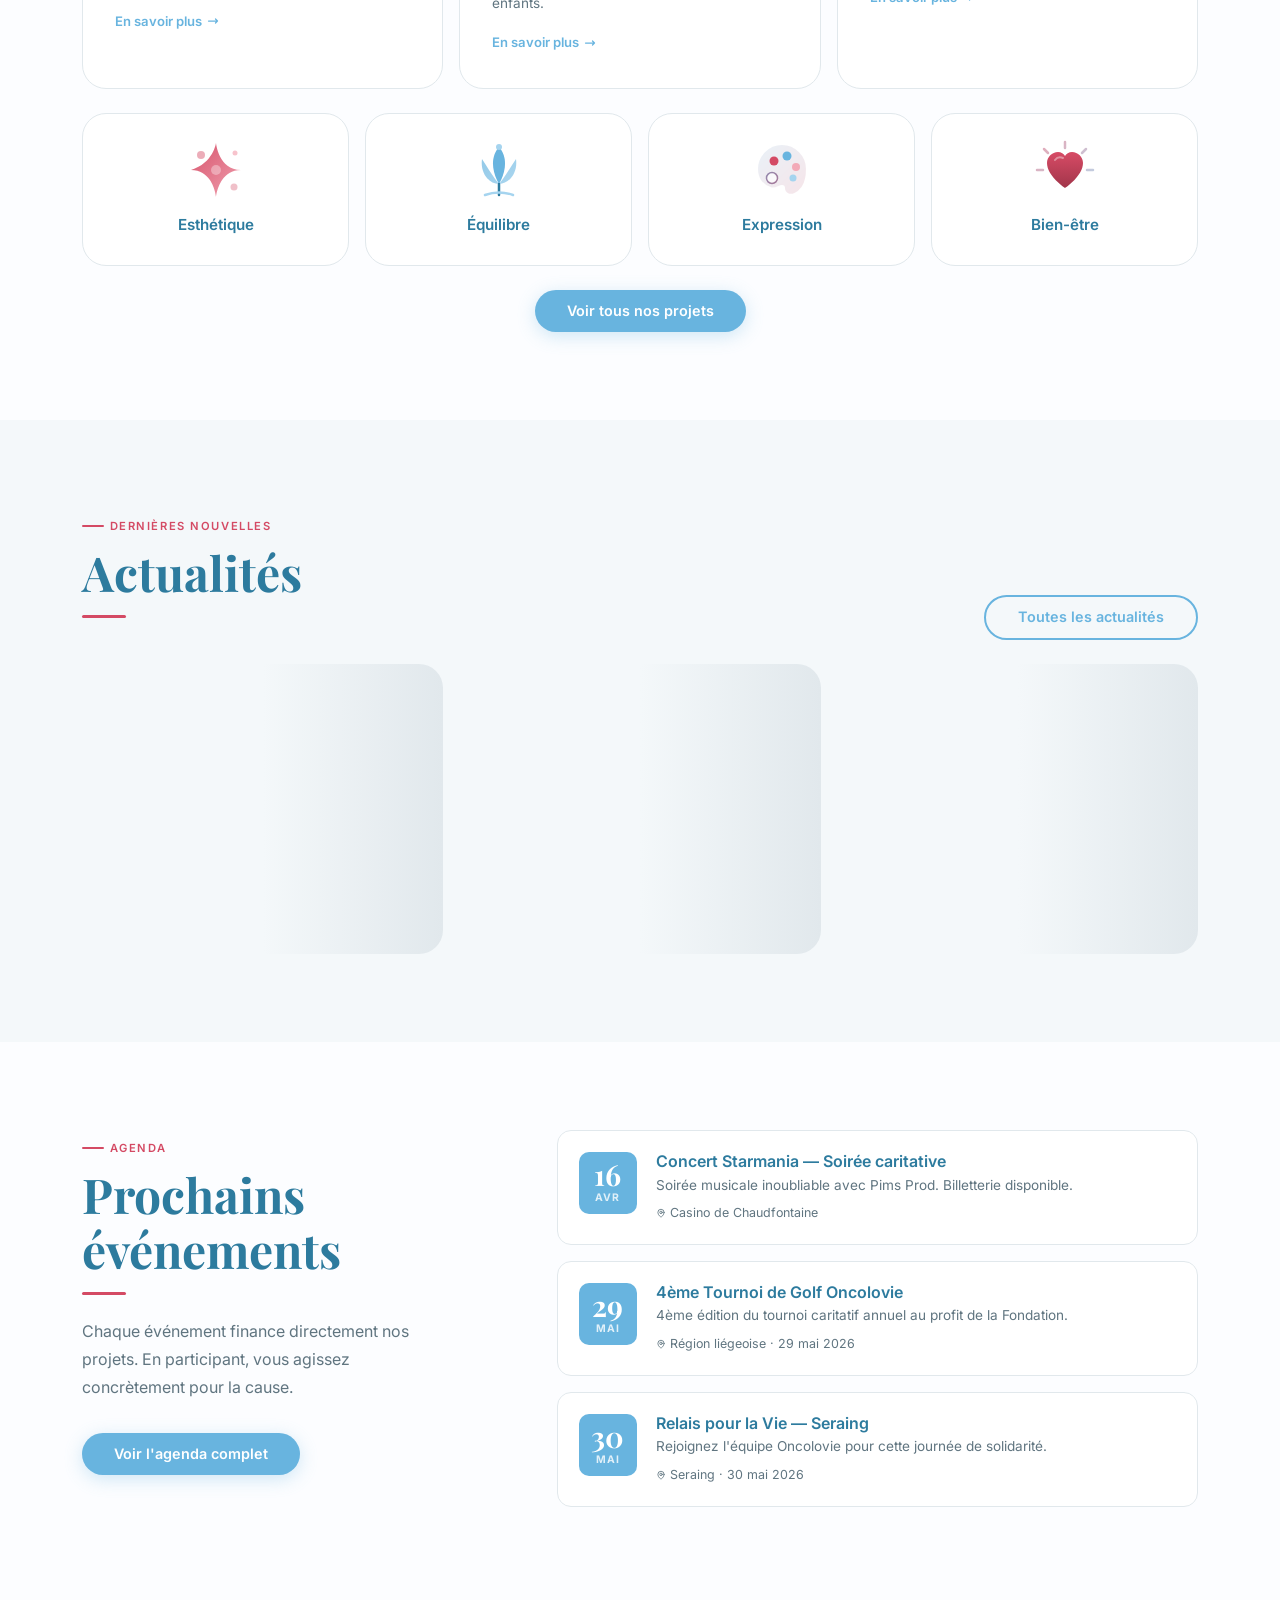
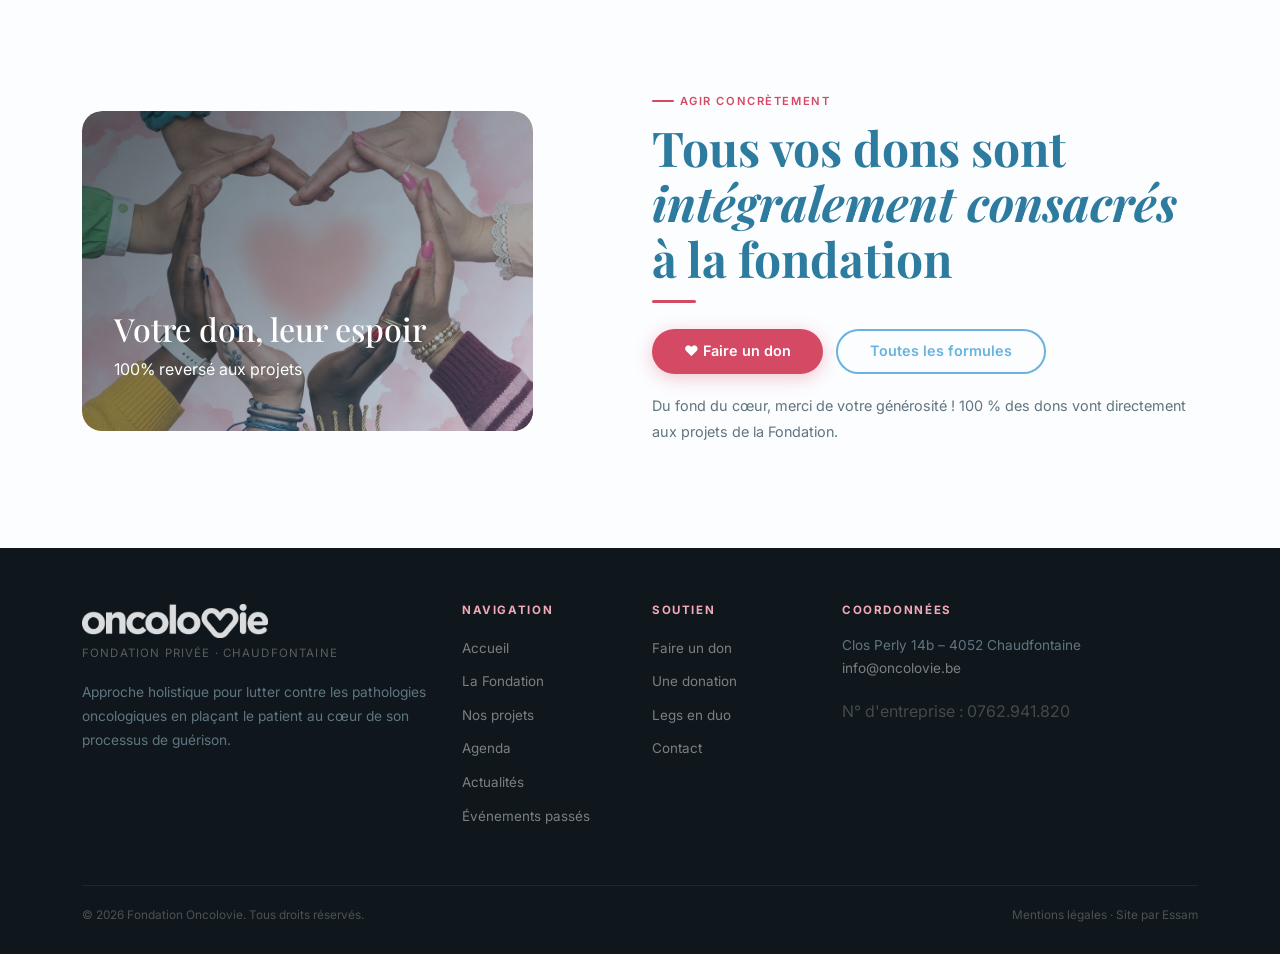
==== commit 902d4b8f: "Fix homepage doublon, restore CTA image, replace footer text with logo - Filter news grid to show on" ====
--- a/index.html
+++ b/index.html
@@ -210,36 +210,39 @@
 
 <section class="sec bg-warm">
   <div class="container">
+    <div class="d-flex align-items-end justify-content-between flex-wrap gap-3 mb-4 fu">
+      <div>
+        <div class="tag">Dernières nouvelles</div>
+        <h2>Actualités</h2>
+        <div class="divider"></div>
+      </div>
+      <a href="actualites.html" class="btn btn-outline">Toutes les actualités</a>
+    </div>
+    <div class="row g-3" id="news-grid">
+      <div class="col-md-4"><div class="skeleton"></div></div>
+      <div class="col-md-4"><div class="skeleton"></div></div>
+      <div class="col-md-4"><div class="skeleton"></div></div>
+    </div>
+  </div>
+</section>
+
+<section class="sec">
+  <div class="container">
     <div class="row gy-5 align-items-start">
-
-      <!-- Actualités : 2 dernières -->
-      <div class="col-lg-7">
-        <div class="d-flex align-items-end justify-content-between flex-wrap gap-2 mb-4 fu">
-          <div>
-            <div class="tag">Dernières nouvelles</div>
-            <h2>Actualités</h2>
-            <div class="divider"></div>
-          </div>
-          <a href="actualites.html" class="btn btn-outline">Toutes les actualités</a>
-        </div>
-        <div class="row g-3" id="news-grid">
-          <div class="col-sm-6"><div class="skeleton"></div></div>
-          <div class="col-sm-6"><div class="skeleton"></div></div>
-        </div>
-      </div>
-
-      <!-- Prochains événements -->
-      <div class="col-lg-4 offset-lg-1">
-        <div class="fu mb-4">
-          <div class="tag">Agenda</div>
-          <h2>Prochains événements</h2>
-          <div class="divider"></div>
-        </div>
+      <div class="col-lg-4 fu">
+        <div class="tag">Agenda</div>
+        <h2>Prochains événements</h2>
+        <div class="divider"></div>
+        <p>Chaque événement finance directement nos projets. En participant, vous agissez concrètement pour la cause.</p>
+        <a href="agenda.html" class="btn btn-rose mt-3">Voir l'agenda complet</a>
+      </div>
+      <div class="col-lg-7 offset-lg-1">
         <div class="d-flex flex-column gap-3">
           <div class="event fu d1">
             <div class="event-cal"><div class="d">16</div><div class="m">Avr</div></div>
             <div class="event-info">
               <h4>Concert Starmania — Soirée caritative</h4>
+              <p class="txt-small-muted">Soirée musicale inoubliable avec Pims Prod. Billetterie disponible.</p>
               <div class="event-loc"><svg viewBox="0 0 24 24" fill="none" stroke="currentColor" stroke-width="2"><path stroke-linecap="round" stroke-linejoin="round" d="M15 10.5a3 3 0 11-6 0 3 3 0 016 0z"/><path stroke-linecap="round" stroke-linejoin="round" d="M19.5 10.5c0 7.142-7.5 11.25-7.5 11.25S4.5 17.642 4.5 10.5a7.5 7.5 0 1115 0z"/></svg>Casino de Chaudfontaine</div>
             </div>
           </div>
@@ -247,44 +250,57 @@
             <div class="event-cal"><div class="d">29</div><div class="m">Mai</div></div>
             <div class="event-info">
               <h4>4ème Tournoi de Golf Oncolovie</h4>
-              <div class="event-loc"><svg viewBox="0 0 24 24" fill="none" stroke="currentColor" stroke-width="2"><path stroke-linecap="round" stroke-linejoin="round" d="M15 10.5a3 3 0 11-6 0 3 3 0 016 0z"/><path stroke-linecap="round" stroke-linejoin="round" d="M19.5 10.5c0 7.142-7.5 11.25-7.5 11.25S4.5 17.642 4.5 10.5a7.5 7.5 0 1115 0z"/></svg>Région liégeoise</div>
+              <p class="txt-small-muted">4ème édition du tournoi caritatif annuel au profit de la Fondation.</p>
+              <div class="event-loc"><svg viewBox="0 0 24 24" fill="none" stroke="currentColor" stroke-width="2"><path stroke-linecap="round" stroke-linejoin="round" d="M15 10.5a3 3 0 11-6 0 3 3 0 016 0z"/><path stroke-linecap="round" stroke-linejoin="round" d="M19.5 10.5c0 7.142-7.5 11.25-7.5 11.25S4.5 17.642 4.5 10.5a7.5 7.5 0 1115 0z"/></svg>Région liégeoise · 29 mai 2026</div>
             </div>
           </div>
           <div class="event fu d3">
             <div class="event-cal"><div class="d">30</div><div class="m">Mai</div></div>
             <div class="event-info">
               <h4>Relais pour la Vie — Seraing</h4>
-              <div class="event-loc"><svg viewBox="0 0 24 24" fill="none" stroke="currentColor" stroke-width="2"><path stroke-linecap="round" stroke-linejoin="round" d="M15 10.5a3 3 0 11-6 0 3 3 0 016 0z"/><path stroke-linecap="round" stroke-linejoin="round" d="M19.5 10.5c0 7.142-7.5 11.25-7.5 11.25S4.5 17.642 4.5 10.5a7.5 7.5 0 1115 0z"/></svg>Seraing</div>
+              <p class="txt-small-muted">Rejoignez l'équipe Oncolovie pour cette journée de solidarité.</p>
+              <div class="event-loc"><svg viewBox="0 0 24 24" fill="none" stroke="currentColor" stroke-width="2"><path stroke-linecap="round" stroke-linejoin="round" d="M15 10.5a3 3 0 11-6 0 3 3 0 016 0z"/><path stroke-linecap="round" stroke-linejoin="round" d="M19.5 10.5c0 7.142-7.5 11.25-7.5 11.25S4.5 17.642 4.5 10.5a7.5 7.5 0 1115 0z"/></svg>Seraing · 30 mai 2026</div>
             </div>
           </div>
         </div>
-        <a href="agenda.html" class="btn btn-rose mt-4 d-inline-flex">Voir l'agenda complet</a>
-      </div>
-
+      </div>
     </div>
   </div>
 </section>
 
 <section class="sec">
   <div class="container">
-    <div class="don-banner fu">
-      <div class="tag center" style="color:var(--gold-l);">Agir concrètement</div>
-      <h2>Tous vos dons sont <em>intégralement consacrés</em> à la fondation</h2>
-      <div style="display:flex;justify-content:center;gap:1rem;flex-wrap:wrap;margin:1.8rem 0 1.6rem;">
-        <a href="soutien.html#don" class="btn btn-gold">❤ Faire un don</a>
-        <a href="soutien.html" class="btn btn-ghost">Toutes les formules</a>
-      </div>
-      <p class="sub">Du fond du cœur, merci de votre générosité ! 100&nbsp;% des dons vont directement aux projets de la Fondation.</p>
+    <div class="row align-items-center gy-5">
+      <div class="col-lg-5 fu">
+        <div style="position:relative;border-radius:20px;overflow:hidden;">
+          <img src="images/cta-don.webp" alt="Faire un don" style="width:100%;height:320px;object-fit:cover;display:block;">
+          <div class="img-overlay">
+            <div>
+              <h3>Votre don, leur espoir</h3>
+              <p>100% reversé aux projets</p>
+            </div>
+          </div>
+        </div>
+      </div>
+      <div class="col-lg-6 offset-lg-1 fu d1">
+        <div class="tag">Agir concrètement</div>
+        <h2>Tous vos dons sont <em>intégralement consacrés</em> à la fondation</h2>
+        <div class="divider"></div>
+        <div style="display:flex;gap:.8rem;flex-wrap:wrap;margin:1.6rem 0 1.2rem;">
+          <a href="soutien.html#don" class="btn btn-gold">❤ Faire un don</a>
+          <a href="soutien.html" class="btn btn-outline">Toutes les formules</a>
+        </div>
+        <p style="color:var(--muted);font-size:.9rem;">Du fond du cœur, merci de votre générosité ! 100&nbsp;% des dons vont directement aux projets de la Fondation.</p>
+      </div>
     </div>
   </div>
 </section>
-
 
 <footer>
   <div class="container">
     <div class="row gy-4">
       <div class="col-lg-4">
-        <div class="foot-brand">Oncolovie</div>
+        <img src="images/Logo.png" alt="Oncolovie" style="height:34px;margin-bottom:.4rem;filter:brightness(0) invert(1);opacity:.85;display:block;">
         <div class="foot-sub mt-1">Fondation privée · Chaudfontaine</div>
         <p style="font-size:.86rem;margin-top:1rem;">Approche holistique pour lutter contre les pathologies oncologiques en plaçant le patient au cœur de son processus de guérison.</p>
       </div>
@@ -379,13 +395,17 @@
   var img = item.image
     ? '<div class="news-thumb"><img src="' + item.image + '" alt="' + item.titre + '" loading="lazy"><span class="news-badge">' + item.tag + '</span></div>'
     : '<div class="news-thumb-fallback"></div>';
-  return '<div class="col-sm-6"><div class="news-card">' + img + '<div class="news-body"><div class="news-date">' + fmtDate(item.date) + '</div><h4>' + item.titre + '</h4><p>' + item.extrait + '</p><a href="' + item.lien + '" class="more-link">Lire la suite <svg viewBox="0 0 24 24" fill="none" stroke="currentColor" stroke-width="2.5" style="width:12px;height:12px"><path stroke-linecap="round" stroke-linejoin="round" d="M17 8l4 4m0 0l-4 4m4-4H3"/></svg></a></div></div></div>';
+  return '<div class="col-md-4"><div class="news-card">' + img + '<div class="news-body"><div class="news-date">' + fmtDate(item.date) + '</div><h4>' + item.titre + '</h4><p>' + item.extrait + '</p><a href="' + item.lien + '" class="more-link">Lire la suite <svg viewBox="0 0 24 24" fill="none" stroke="currentColor" stroke-width="2.5" style="width:12px;height:12px"><path stroke-linecap="round" stroke-linejoin="round" d="M17 8l4 4m0 0l-4 4m4-4H3"/></svg></a></div></div></div>';
 }
 fetch('./news.json')
   .then(function(r){ return r.json(); })
   .then(function(data){
     var grid = document.getElementById('news-grid');
-    if(grid) grid.innerHTML = data.slice(0,2).map(buildCard).join('');
+<<<<<<< Updated upstream
+    if(grid) grid.innerHTML = data.slice(0,3).map(buildCard).join('');
+=======
+    if(grid) grid.innerHTML = data.filter(function(n){ return n.tag === 'Actualité'; }).slice(0,2).map(buildCard).join('');
+>>>>>>> Stashed changes
   })
   .catch(function(){
     var grid = document.getElementById('news-grid');
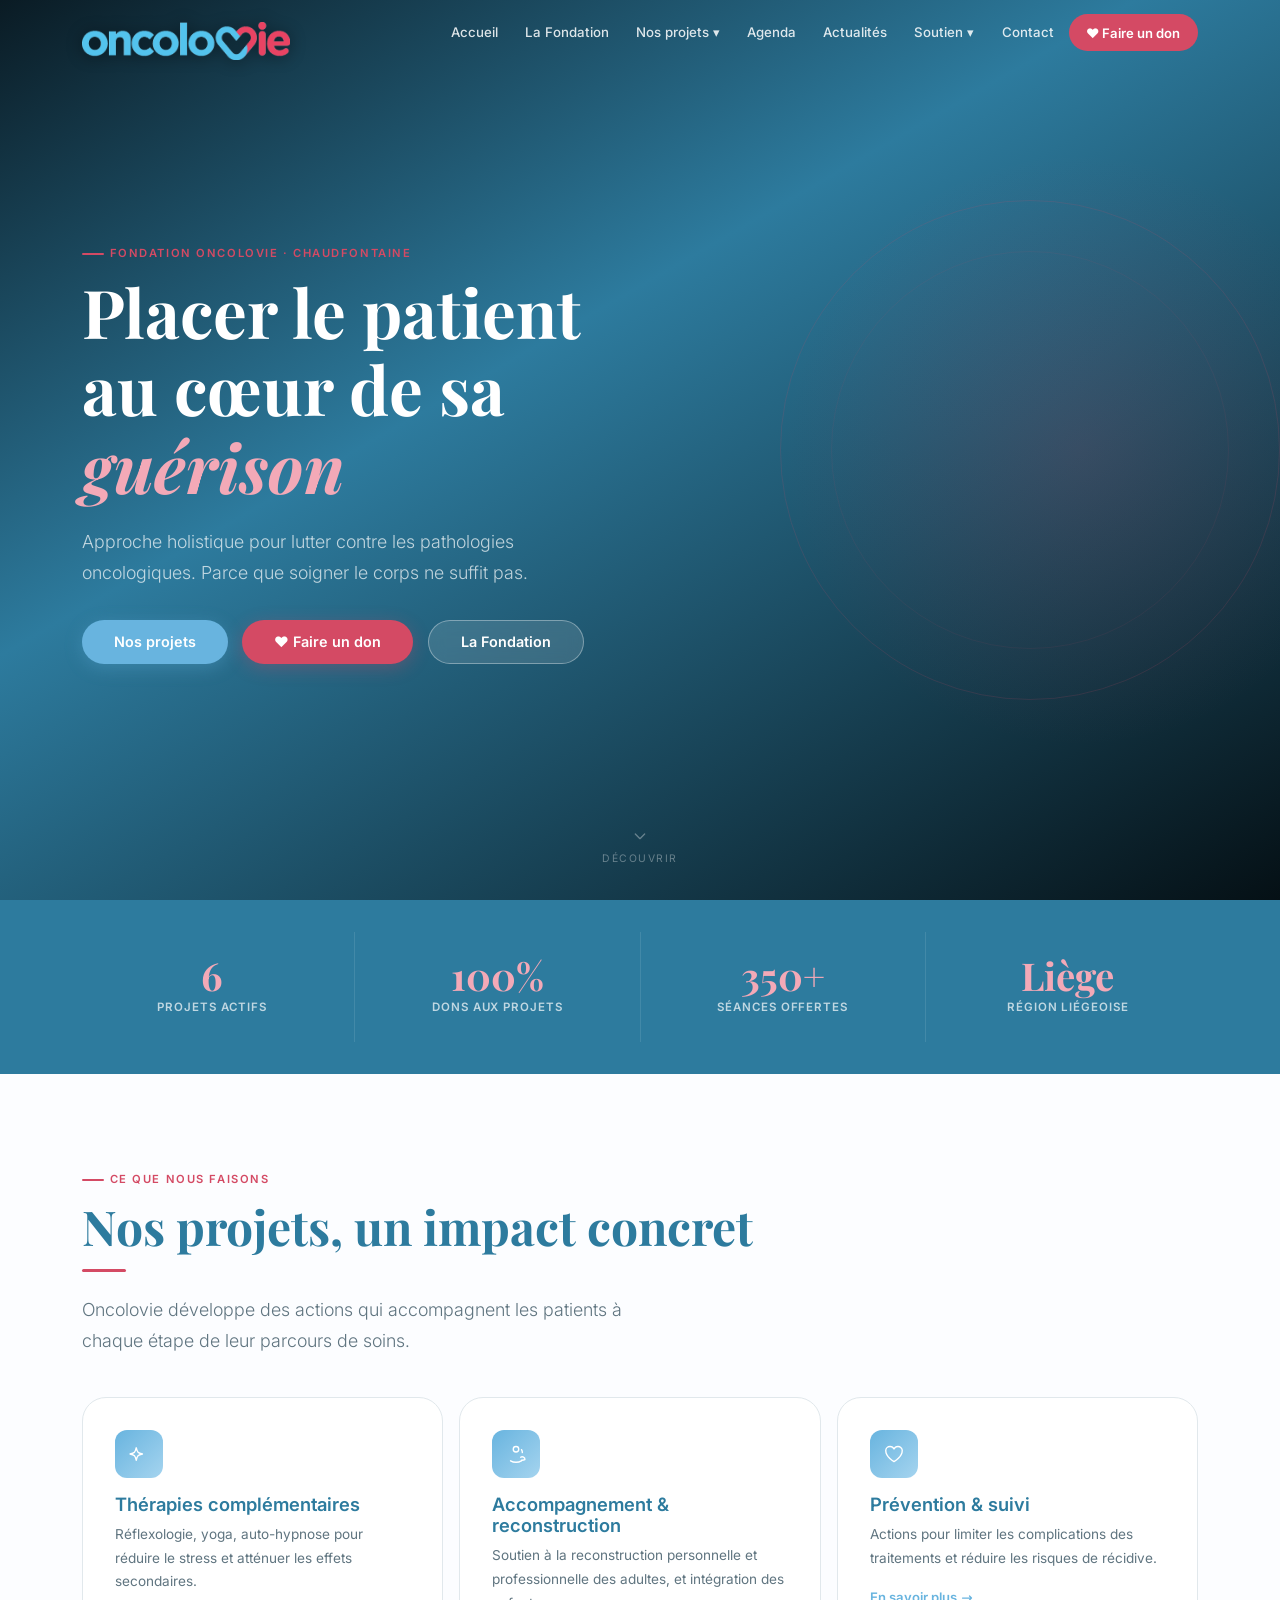
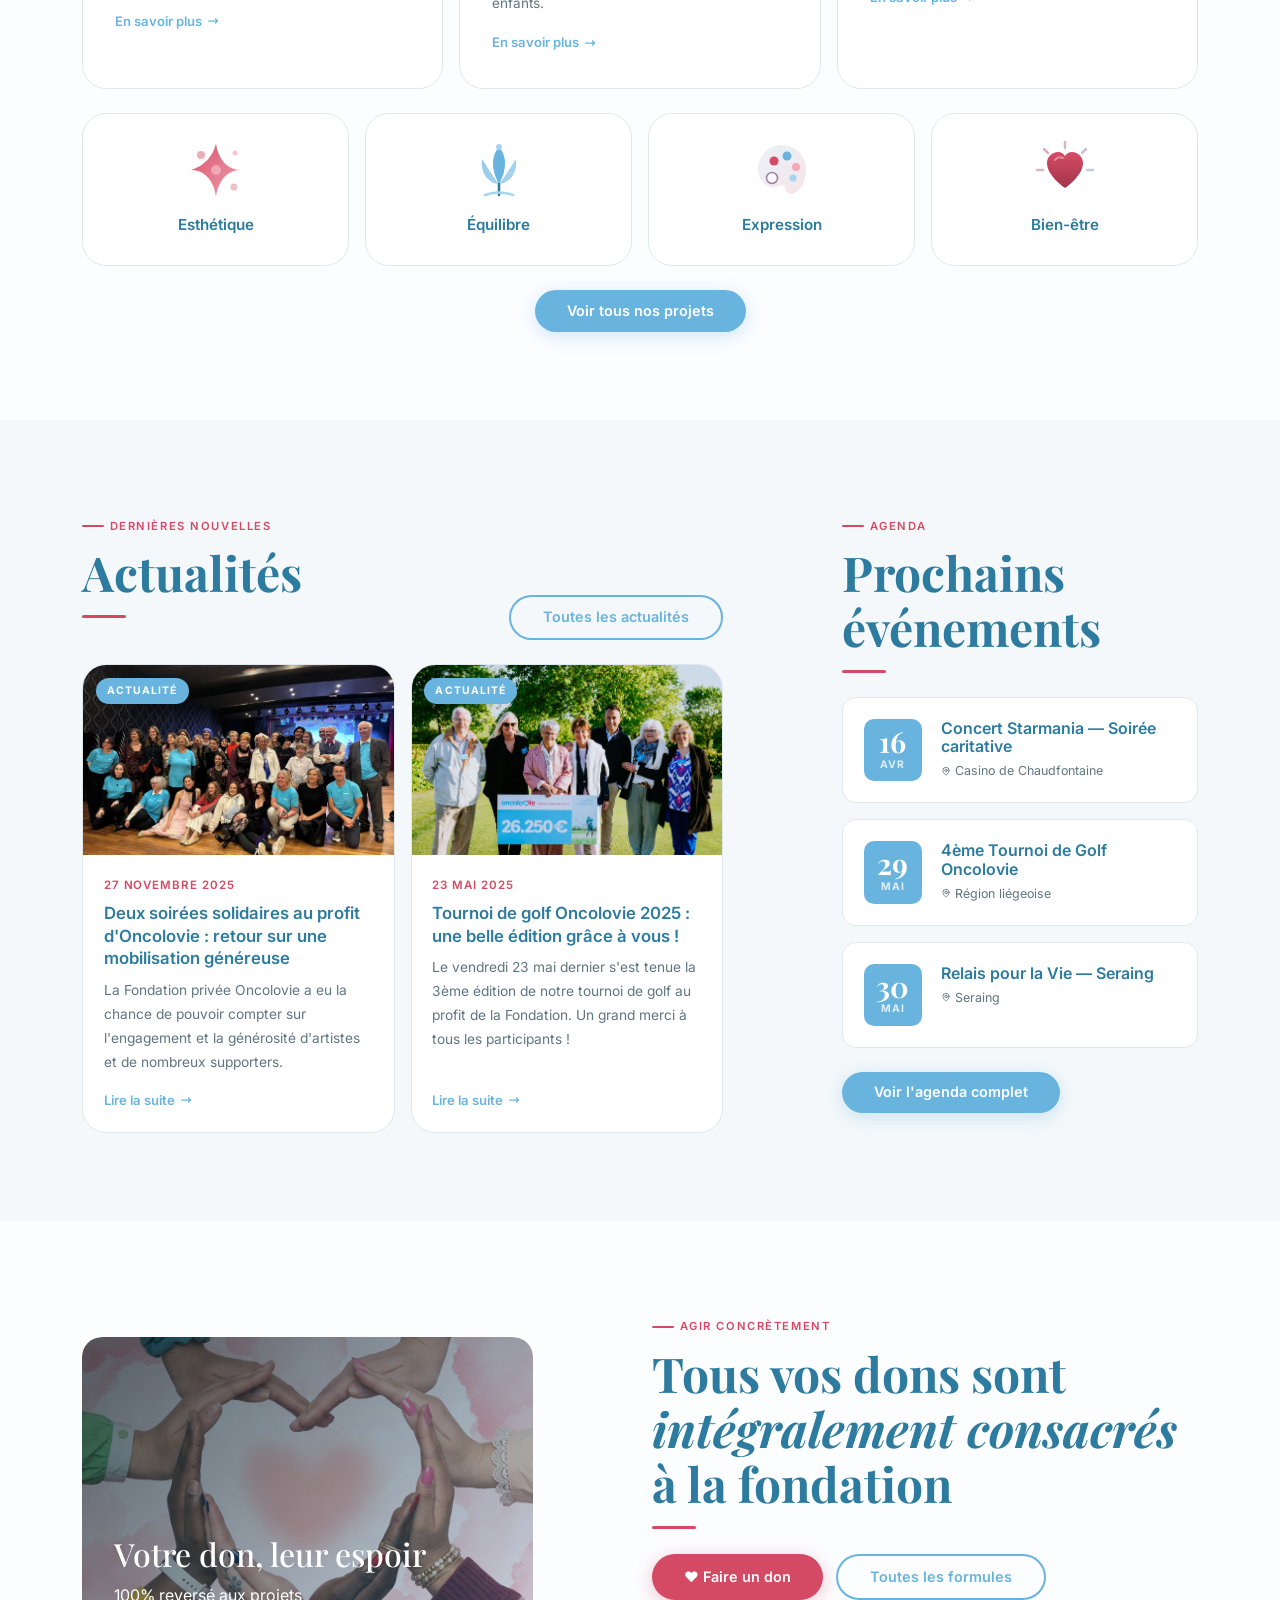
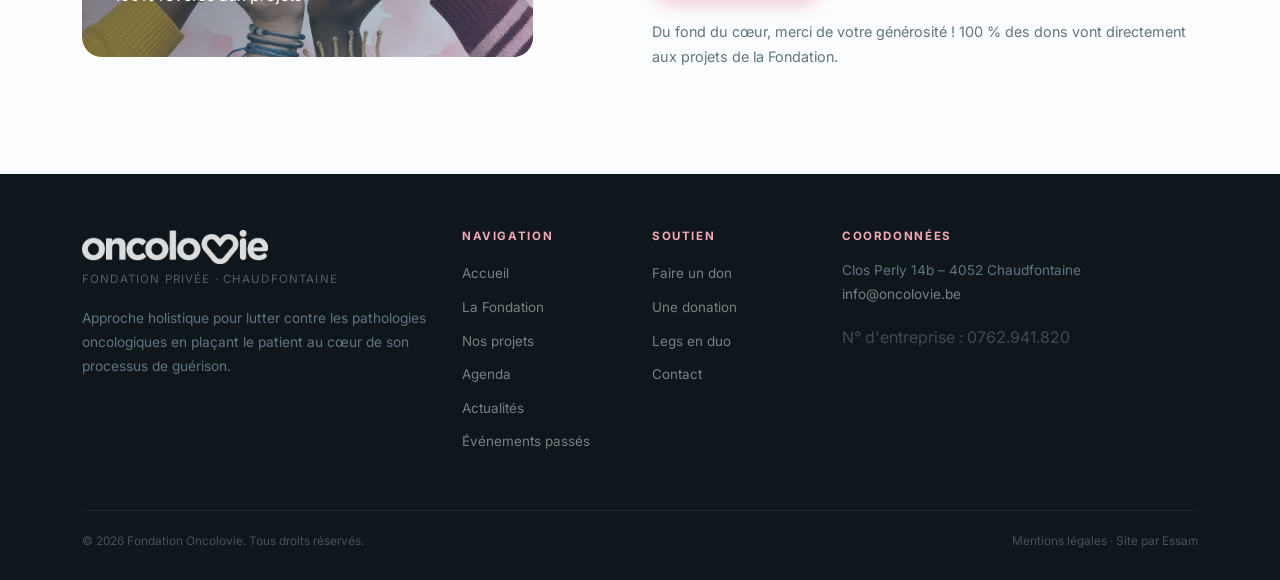
==== commit e910875a: "Resolve merge conflicts: use feature branch versions - CTA section: 2-col layout with cta-don.webp i" ====
--- a/index.html
+++ b/index.html
@@ -210,39 +210,36 @@
 
 <section class="sec bg-warm">
   <div class="container">
-    <div class="d-flex align-items-end justify-content-between flex-wrap gap-3 mb-4 fu">
-      <div>
-        <div class="tag">Dernières nouvelles</div>
-        <h2>Actualités</h2>
-        <div class="divider"></div>
-      </div>
-      <a href="actualites.html" class="btn btn-outline">Toutes les actualités</a>
-    </div>
-    <div class="row g-3" id="news-grid">
-      <div class="col-md-4"><div class="skeleton"></div></div>
-      <div class="col-md-4"><div class="skeleton"></div></div>
-      <div class="col-md-4"><div class="skeleton"></div></div>
-    </div>
-  </div>
-</section>
-
-<section class="sec">
-  <div class="container">
     <div class="row gy-5 align-items-start">
-      <div class="col-lg-4 fu">
-        <div class="tag">Agenda</div>
-        <h2>Prochains événements</h2>
-        <div class="divider"></div>
-        <p>Chaque événement finance directement nos projets. En participant, vous agissez concrètement pour la cause.</p>
-        <a href="agenda.html" class="btn btn-rose mt-3">Voir l'agenda complet</a>
-      </div>
-      <div class="col-lg-7 offset-lg-1">
+
+      <!-- Actualités : 2 dernières -->
+      <div class="col-lg-7">
+        <div class="d-flex align-items-end justify-content-between flex-wrap gap-2 mb-4 fu">
+          <div>
+            <div class="tag">Dernières nouvelles</div>
+            <h2>Actualités</h2>
+            <div class="divider"></div>
+          </div>
+          <a href="actualites.html" class="btn btn-outline">Toutes les actualités</a>
+        </div>
+        <div class="row g-3" id="news-grid">
+          <div class="col-sm-6"><div class="skeleton"></div></div>
+          <div class="col-sm-6"><div class="skeleton"></div></div>
+        </div>
+      </div>
+
+      <!-- Prochains événements -->
+      <div class="col-lg-4 offset-lg-1">
+        <div class="fu mb-4">
+          <div class="tag">Agenda</div>
+          <h2>Prochains événements</h2>
+          <div class="divider"></div>
+        </div>
         <div class="d-flex flex-column gap-3">
           <div class="event fu d1">
             <div class="event-cal"><div class="d">16</div><div class="m">Avr</div></div>
             <div class="event-info">
               <h4>Concert Starmania — Soirée caritative</h4>
-              <p class="txt-small-muted">Soirée musicale inoubliable avec Pims Prod. Billetterie disponible.</p>
               <div class="event-loc"><svg viewBox="0 0 24 24" fill="none" stroke="currentColor" stroke-width="2"><path stroke-linecap="round" stroke-linejoin="round" d="M15 10.5a3 3 0 11-6 0 3 3 0 016 0z"/><path stroke-linecap="round" stroke-linejoin="round" d="M19.5 10.5c0 7.142-7.5 11.25-7.5 11.25S4.5 17.642 4.5 10.5a7.5 7.5 0 1115 0z"/></svg>Casino de Chaudfontaine</div>
             </div>
           </div>
@@ -250,20 +247,20 @@
             <div class="event-cal"><div class="d">29</div><div class="m">Mai</div></div>
             <div class="event-info">
               <h4>4ème Tournoi de Golf Oncolovie</h4>
-              <p class="txt-small-muted">4ème édition du tournoi caritatif annuel au profit de la Fondation.</p>
-              <div class="event-loc"><svg viewBox="0 0 24 24" fill="none" stroke="currentColor" stroke-width="2"><path stroke-linecap="round" stroke-linejoin="round" d="M15 10.5a3 3 0 11-6 0 3 3 0 016 0z"/><path stroke-linecap="round" stroke-linejoin="round" d="M19.5 10.5c0 7.142-7.5 11.25-7.5 11.25S4.5 17.642 4.5 10.5a7.5 7.5 0 1115 0z"/></svg>Région liégeoise · 29 mai 2026</div>
+              <div class="event-loc"><svg viewBox="0 0 24 24" fill="none" stroke="currentColor" stroke-width="2"><path stroke-linecap="round" stroke-linejoin="round" d="M15 10.5a3 3 0 11-6 0 3 3 0 016 0z"/><path stroke-linecap="round" stroke-linejoin="round" d="M19.5 10.5c0 7.142-7.5 11.25-7.5 11.25S4.5 17.642 4.5 10.5a7.5 7.5 0 1115 0z"/></svg>Région liégeoise</div>
             </div>
           </div>
           <div class="event fu d3">
             <div class="event-cal"><div class="d">30</div><div class="m">Mai</div></div>
             <div class="event-info">
               <h4>Relais pour la Vie — Seraing</h4>
-              <p class="txt-small-muted">Rejoignez l'équipe Oncolovie pour cette journée de solidarité.</p>
-              <div class="event-loc"><svg viewBox="0 0 24 24" fill="none" stroke="currentColor" stroke-width="2"><path stroke-linecap="round" stroke-linejoin="round" d="M15 10.5a3 3 0 11-6 0 3 3 0 016 0z"/><path stroke-linecap="round" stroke-linejoin="round" d="M19.5 10.5c0 7.142-7.5 11.25-7.5 11.25S4.5 17.642 4.5 10.5a7.5 7.5 0 1115 0z"/></svg>Seraing · 30 mai 2026</div>
+              <div class="event-loc"><svg viewBox="0 0 24 24" fill="none" stroke="currentColor" stroke-width="2"><path stroke-linecap="round" stroke-linejoin="round" d="M15 10.5a3 3 0 11-6 0 3 3 0 016 0z"/><path stroke-linecap="round" stroke-linejoin="round" d="M19.5 10.5c0 7.142-7.5 11.25-7.5 11.25S4.5 17.642 4.5 10.5a7.5 7.5 0 1115 0z"/></svg>Seraing</div>
             </div>
           </div>
         </div>
-      </div>
+        <a href="agenda.html" class="btn btn-rose mt-4 d-inline-flex">Voir l'agenda complet</a>
+      </div>
+
     </div>
   </div>
 </section>
@@ -295,6 +292,7 @@
     </div>
   </div>
 </section>
+
 
 <footer>
   <div class="container">
@@ -395,17 +393,13 @@
   var img = item.image
     ? '<div class="news-thumb"><img src="' + item.image + '" alt="' + item.titre + '" loading="lazy"><span class="news-badge">' + item.tag + '</span></div>'
     : '<div class="news-thumb-fallback"></div>';
-  return '<div class="col-md-4"><div class="news-card">' + img + '<div class="news-body"><div class="news-date">' + fmtDate(item.date) + '</div><h4>' + item.titre + '</h4><p>' + item.extrait + '</p><a href="' + item.lien + '" class="more-link">Lire la suite <svg viewBox="0 0 24 24" fill="none" stroke="currentColor" stroke-width="2.5" style="width:12px;height:12px"><path stroke-linecap="round" stroke-linejoin="round" d="M17 8l4 4m0 0l-4 4m4-4H3"/></svg></a></div></div></div>';
+  return '<div class="col-sm-6"><div class="news-card">' + img + '<div class="news-body"><div class="news-date">' + fmtDate(item.date) + '</div><h4>' + item.titre + '</h4><p>' + item.extrait + '</p><a href="' + item.lien + '" class="more-link">Lire la suite <svg viewBox="0 0 24 24" fill="none" stroke="currentColor" stroke-width="2.5" style="width:12px;height:12px"><path stroke-linecap="round" stroke-linejoin="round" d="M17 8l4 4m0 0l-4 4m4-4H3"/></svg></a></div></div></div>';
 }
 fetch('./news.json')
   .then(function(r){ return r.json(); })
   .then(function(data){
     var grid = document.getElementById('news-grid');
-<<<<<<< Updated upstream
-    if(grid) grid.innerHTML = data.slice(0,3).map(buildCard).join('');
-=======
     if(grid) grid.innerHTML = data.filter(function(n){ return n.tag === 'Actualité'; }).slice(0,2).map(buildCard).join('');
->>>>>>> Stashed changes
   })
   .catch(function(){
     var grid = document.getElementById('news-grid');
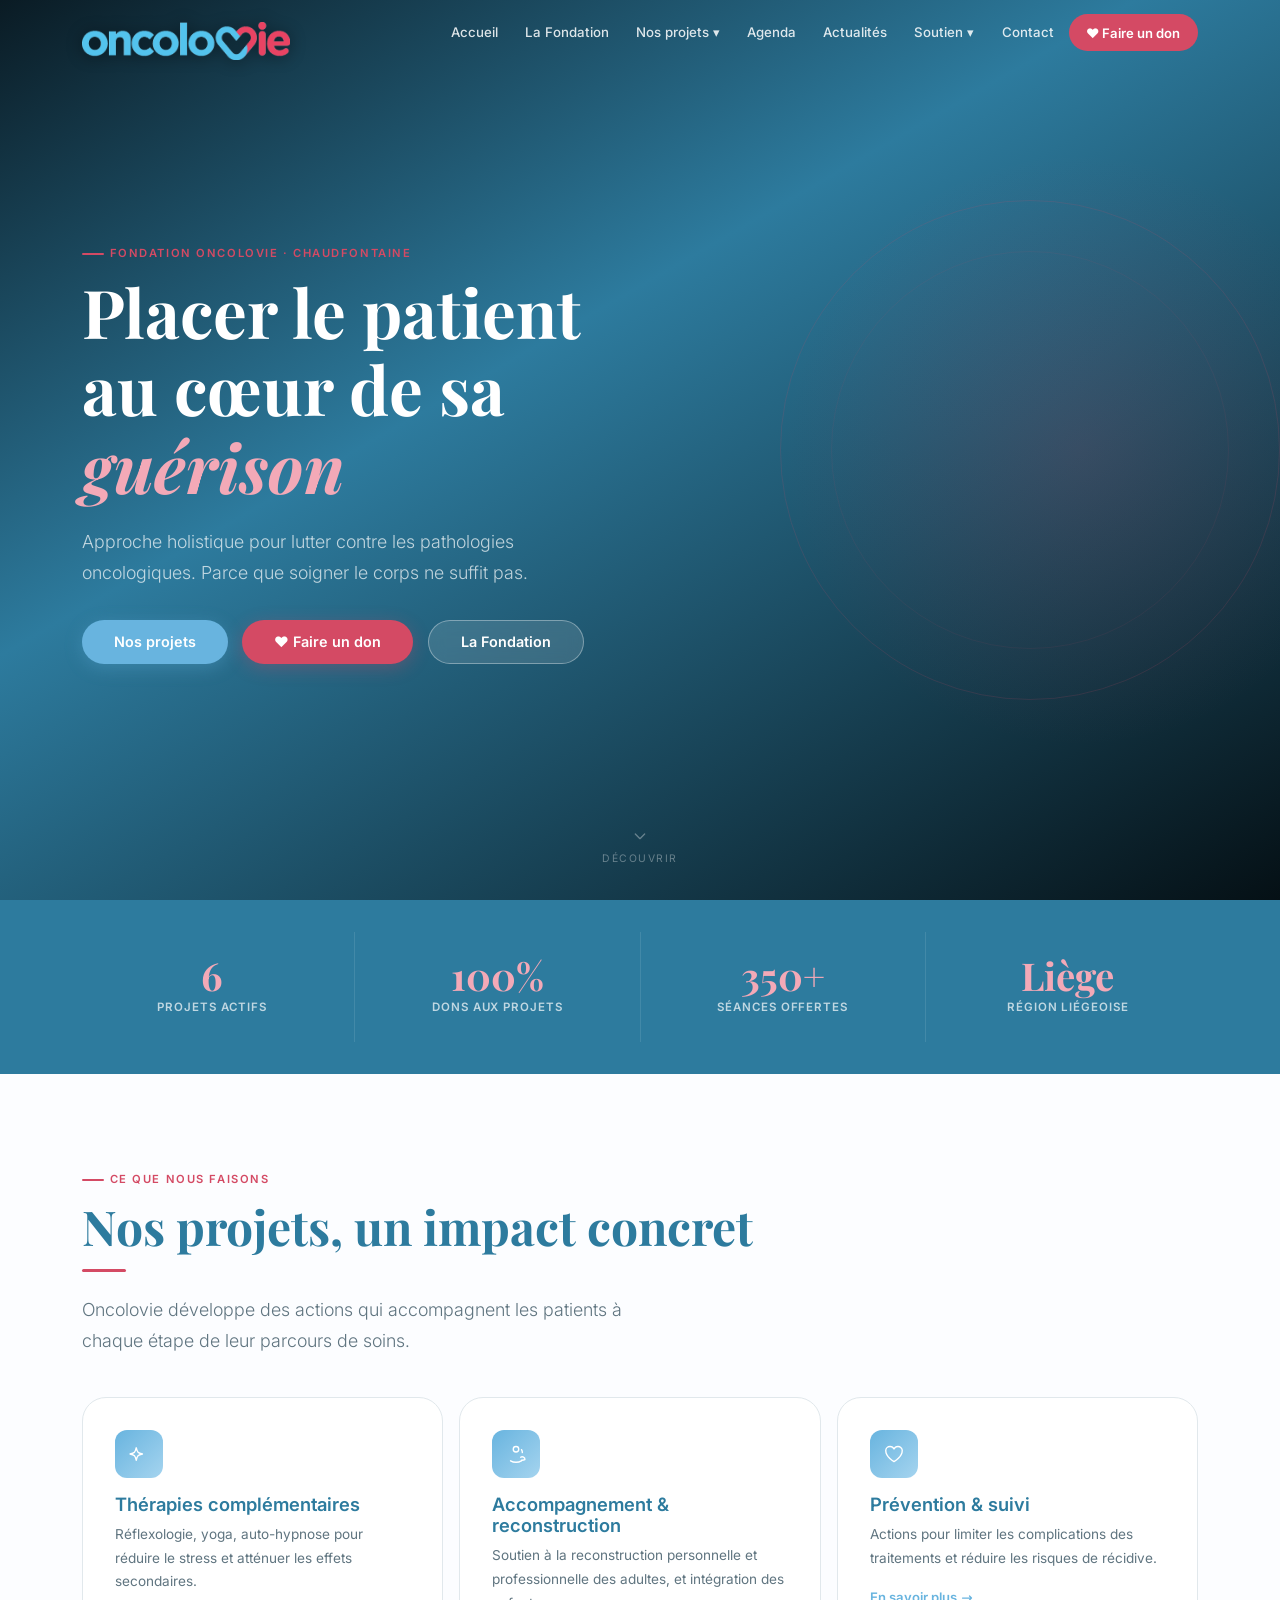
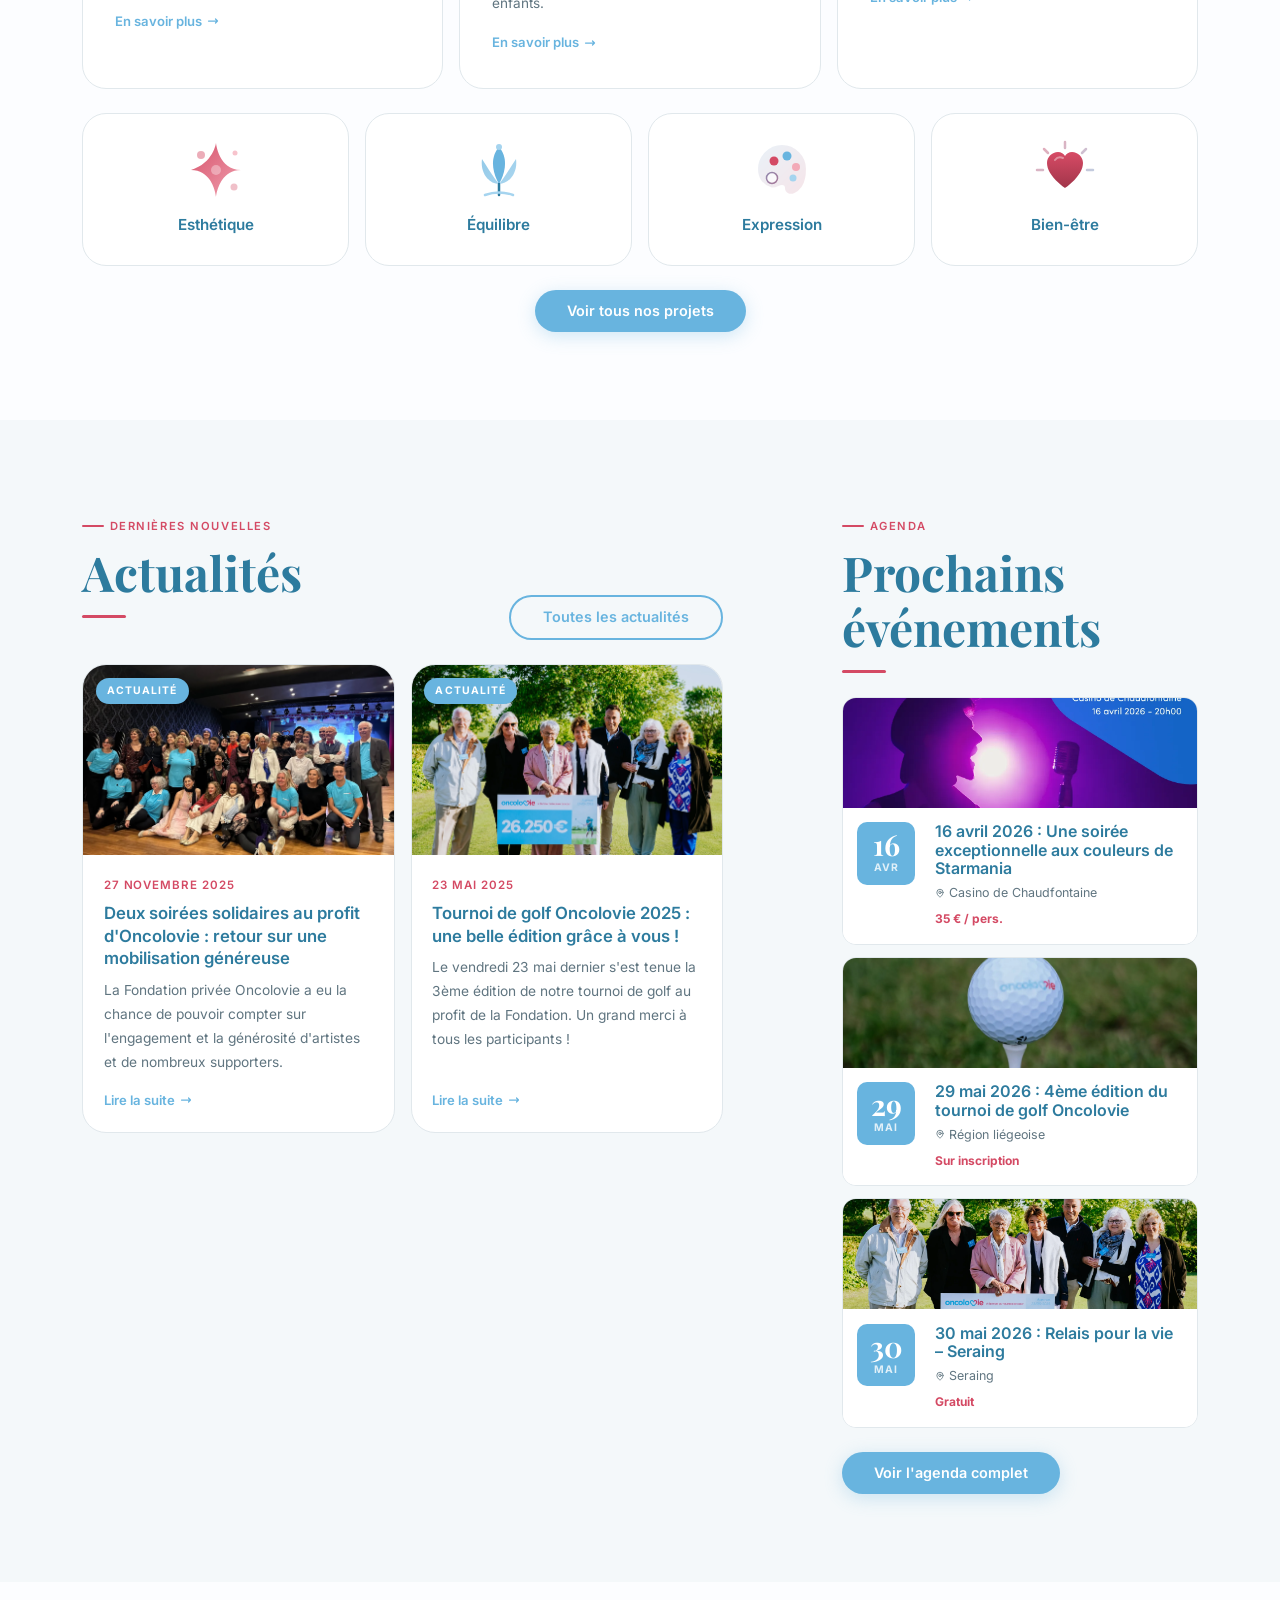
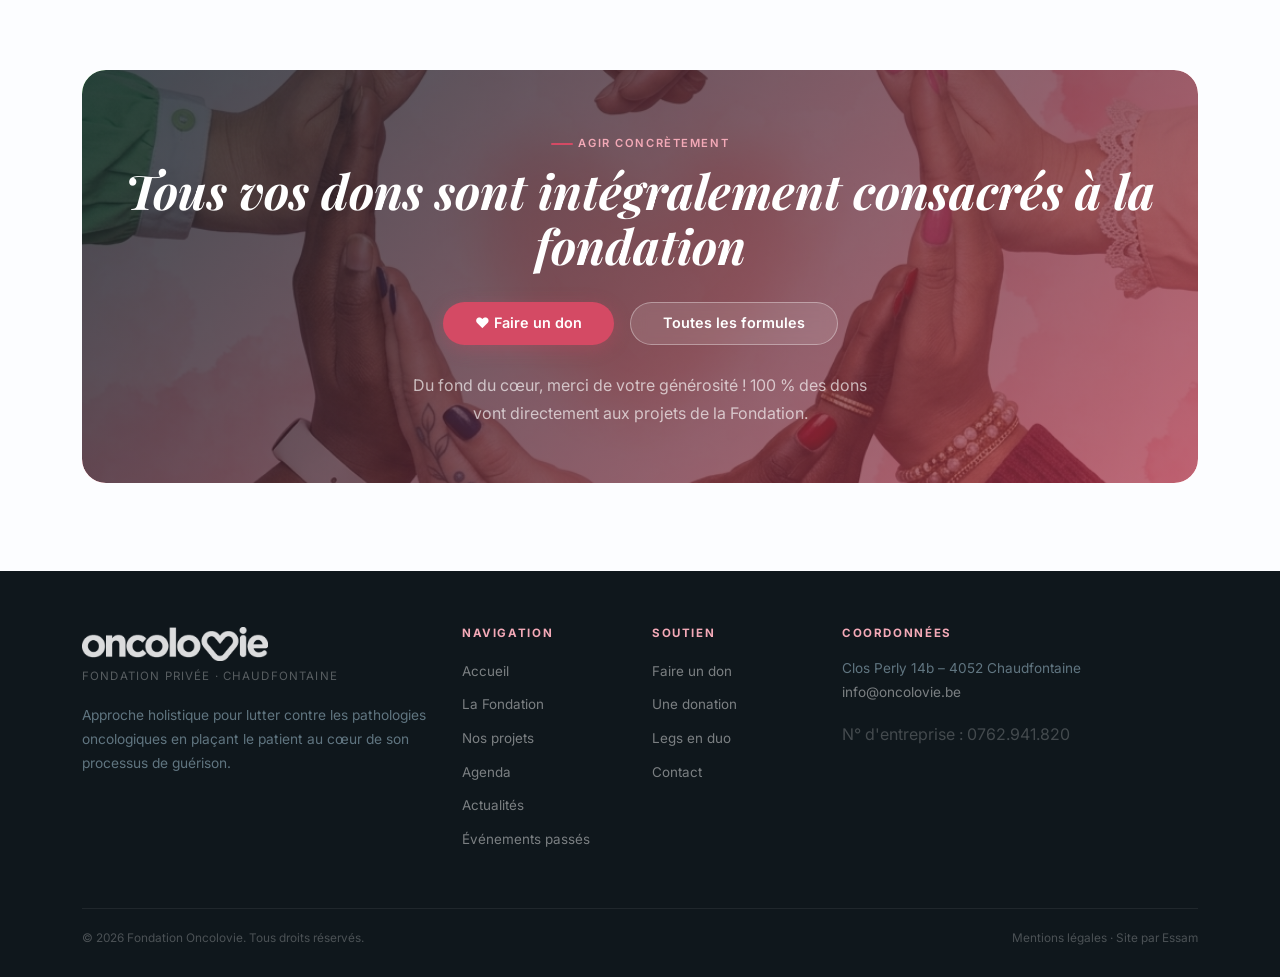
==== commit 1b03fde3: "Homepage: événements cliquables (miniature+prix+lien) + CTA don unifié - Événements dynamiques depui" ====
--- a/index.html
+++ b/index.html
@@ -235,28 +235,10 @@
           <h2>Prochains événements</h2>
           <div class="divider"></div>
         </div>
-        <div class="d-flex flex-column gap-3">
-          <div class="event fu d1">
-            <div class="event-cal"><div class="d">16</div><div class="m">Avr</div></div>
-            <div class="event-info">
-              <h4>Concert Starmania — Soirée caritative</h4>
-              <div class="event-loc"><svg viewBox="0 0 24 24" fill="none" stroke="currentColor" stroke-width="2"><path stroke-linecap="round" stroke-linejoin="round" d="M15 10.5a3 3 0 11-6 0 3 3 0 016 0z"/><path stroke-linecap="round" stroke-linejoin="round" d="M19.5 10.5c0 7.142-7.5 11.25-7.5 11.25S4.5 17.642 4.5 10.5a7.5 7.5 0 1115 0z"/></svg>Casino de Chaudfontaine</div>
-            </div>
-          </div>
-          <div class="event fu d2">
-            <div class="event-cal"><div class="d">29</div><div class="m">Mai</div></div>
-            <div class="event-info">
-              <h4>4ème Tournoi de Golf Oncolovie</h4>
-              <div class="event-loc"><svg viewBox="0 0 24 24" fill="none" stroke="currentColor" stroke-width="2"><path stroke-linecap="round" stroke-linejoin="round" d="M15 10.5a3 3 0 11-6 0 3 3 0 016 0z"/><path stroke-linecap="round" stroke-linejoin="round" d="M19.5 10.5c0 7.142-7.5 11.25-7.5 11.25S4.5 17.642 4.5 10.5a7.5 7.5 0 1115 0z"/></svg>Région liégeoise</div>
-            </div>
-          </div>
-          <div class="event fu d3">
-            <div class="event-cal"><div class="d">30</div><div class="m">Mai</div></div>
-            <div class="event-info">
-              <h4>Relais pour la Vie — Seraing</h4>
-              <div class="event-loc"><svg viewBox="0 0 24 24" fill="none" stroke="currentColor" stroke-width="2"><path stroke-linecap="round" stroke-linejoin="round" d="M15 10.5a3 3 0 11-6 0 3 3 0 016 0z"/><path stroke-linecap="round" stroke-linejoin="round" d="M19.5 10.5c0 7.142-7.5 11.25-7.5 11.25S4.5 17.642 4.5 10.5a7.5 7.5 0 1115 0z"/></svg>Seraing</div>
-            </div>
-          </div>
+        <div id="events-list" style="display:flex;flex-direction:column;gap:.75rem;">
+          <div class="skeleton" style="height:175px;border-radius:var(--radius);"></div>
+          <div class="skeleton" style="height:175px;border-radius:var(--radius);"></div>
+          <div class="skeleton" style="height:175px;border-radius:var(--radius);"></div>
         </div>
         <a href="agenda.html" class="btn btn-rose mt-4 d-inline-flex">Voir l'agenda complet</a>
       </div>
@@ -267,27 +249,16 @@
 
 <section class="sec">
   <div class="container">
-    <div class="row align-items-center gy-5">
-      <div class="col-lg-5 fu">
-        <div style="position:relative;border-radius:20px;overflow:hidden;">
-          <img src="images/cta-don.webp" alt="Faire un don" style="width:100%;height:320px;object-fit:cover;display:block;">
-          <div class="img-overlay">
-            <div>
-              <h3>Votre don, leur espoir</h3>
-              <p>100% reversé aux projets</p>
-            </div>
-          </div>
-        </div>
-      </div>
-      <div class="col-lg-6 offset-lg-1 fu d1">
-        <div class="tag">Agir concrètement</div>
+    <div class="don-banner fu" style="background:url('images/cta-don.webp') center/cover no-repeat;">
+      <div style="position:absolute;inset:0;background:linear-gradient(135deg,rgba(10,27,36,0.78) 0%,rgba(164,53,74,0.70) 100%);border-radius:inherit;pointer-events:none;"></div>
+      <div style="position:relative;z-index:1;">
+        <div class="tag center" style="color:var(--gold-l);">Agir concrètement</div>
         <h2>Tous vos dons sont <em>intégralement consacrés</em> à la fondation</h2>
-        <div class="divider"></div>
-        <div style="display:flex;gap:.8rem;flex-wrap:wrap;margin:1.6rem 0 1.2rem;">
+        <div style="display:flex;justify-content:center;gap:1rem;flex-wrap:wrap;margin:1.8rem 0 1.6rem;">
           <a href="soutien.html#don" class="btn btn-gold">❤ Faire un don</a>
-          <a href="soutien.html" class="btn btn-outline">Toutes les formules</a>
-        </div>
-        <p style="color:var(--muted);font-size:.9rem;">Du fond du cœur, merci de votre générosité ! 100&nbsp;% des dons vont directement aux projets de la Fondation.</p>
+          <a href="soutien.html" class="btn btn-ghost">Toutes les formules</a>
+        </div>
+        <p class="sub">Du fond du cœur, merci de votre générosité ! 100&nbsp;% des dons vont directement aux projets de la Fondation.</p>
       </div>
     </div>
   </div>
@@ -406,5 +377,35 @@
     if(grid) grid.innerHTML = '<div class="col-12 text-center py-4"><p>Actualités bientôt disponibles.</p></div>';
   });
 </script>
+
+<script>
+var LOC_SVG = '<svg viewBox="0 0 24 24" fill="none" stroke="currentColor" stroke-width="2" style="width:10px;height:10px;flex-shrink:0"><path stroke-linecap="round" stroke-linejoin="round" d="M15 10.5a3 3 0 11-6 0 3 3 0 016 0z"/><path stroke-linecap="round" stroke-linejoin="round" d="M19.5 10.5c0 7.142-7.5 11.25-7.5 11.25S4.5 17.642 4.5 10.5a7.5 7.5 0 1115 0z"/></svg>';
+var MOIS = ['Jan','Fév','Mar','Avr','Mai','Juin','Juil','Aoû','Sep','Oct','Nov','Déc'];
+function buildEventCard(item) {
+  var d = new Date(item.date);
+  var img = item.image ? '<img src="'+item.image+'" alt="'+item.titre+'" style="width:100%;height:110px;object-fit:cover;display:block;">' : '';
+  var lieu = item.lieu ? '<div class="event-loc">'+LOC_SVG+item.lieu+'</div>' : '';
+  var prix = item.prix ? '<div class="event-prix">'+item.prix+'</div>' : '';
+  return '<a href="'+item.lien+'" class="event-card">'+
+    '<div class="event-inner">'+img+
+    '<div class="event">'+
+    '<div class="event-cal"><div class="d">'+d.getDate()+'</div><div class="m">'+MOIS[d.getMonth()]+'</div></div>'+
+    '<div class="event-info"><h4>'+item.titre+'</h4>'+lieu+prix+'</div>'+
+    '</div></div></a>';
+}
+fetch('./news.json')
+  .then(function(r){ return r.json(); })
+  .then(function(data){
+    var list = document.getElementById('events-list');
+    if(!list) return;
+    var evts = data
+      .filter(function(n){ return n.tag === 'Événement'; })
+      .sort(function(a,b){ return new Date(a.date)-new Date(b.date); })
+      .slice(0,3);
+    list.innerHTML = evts.length ? evts.map(buildEventCard).join('') : '';
+    list.querySelectorAll('.event-card').forEach(function(el){ obs.observe(el); });
+  })
+  .catch(function(){});
+</script>
 </body>
 </html>
--- a/style.css
+++ b/style.css
@@ -186,6 +186,11 @@
 .event-info h4 { font-family: var(--font-corps); font-size: 1rem; font-weight: 600; color: var(--rose-d); margin-bottom: .2rem; }
 .event-loc { font-size: .78rem; color: var(--muted); display: flex; align-items: center; gap: .25rem; margin-top: .3rem; }
 .event-loc svg { width: 10px; height: 10px; }
+.event-prix { font-size: .75rem; font-weight: 700; color: var(--gold); margin-top: .35rem; }
+a.event-card { display: block; text-decoration: none; color: inherit; }
+a.event-card:hover .event-inner { box-shadow: var(--shadow); transform: translateY(-2px); }
+.event-inner { background: var(--white); border: 1px solid var(--border); border-radius: var(--radius); overflow: hidden; transition: .25s; }
+.event-inner .event { border: 0; border-radius: 0; padding: .9rem; }
 
 /* ---- DON BANNER ---- */
 .don-banner { background: linear-gradient(135deg, #0A1B24 0%, var(--rose-d) 50%, var(--gold-d) 100%); border-radius: var(--radius-lg); padding: 3.5rem 2.5rem; text-align: center; position: relative; overflow: hidden; }
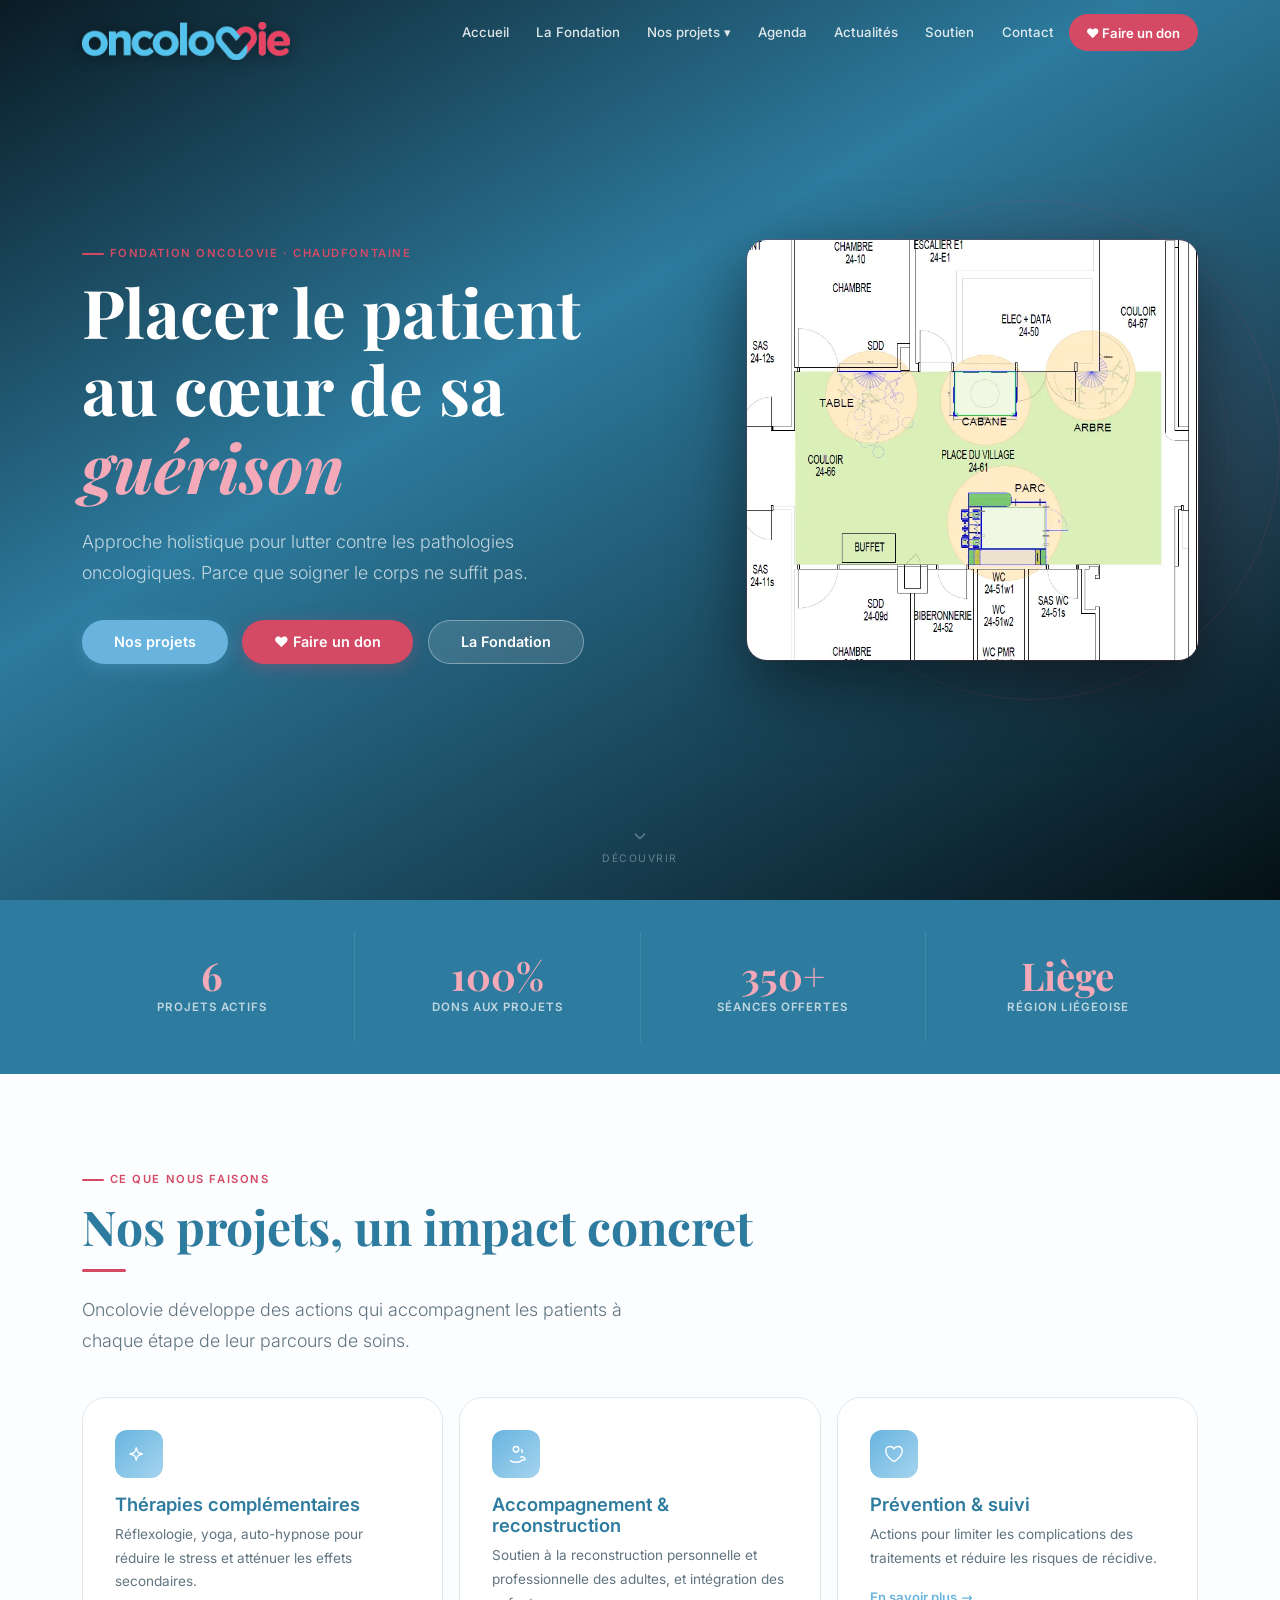
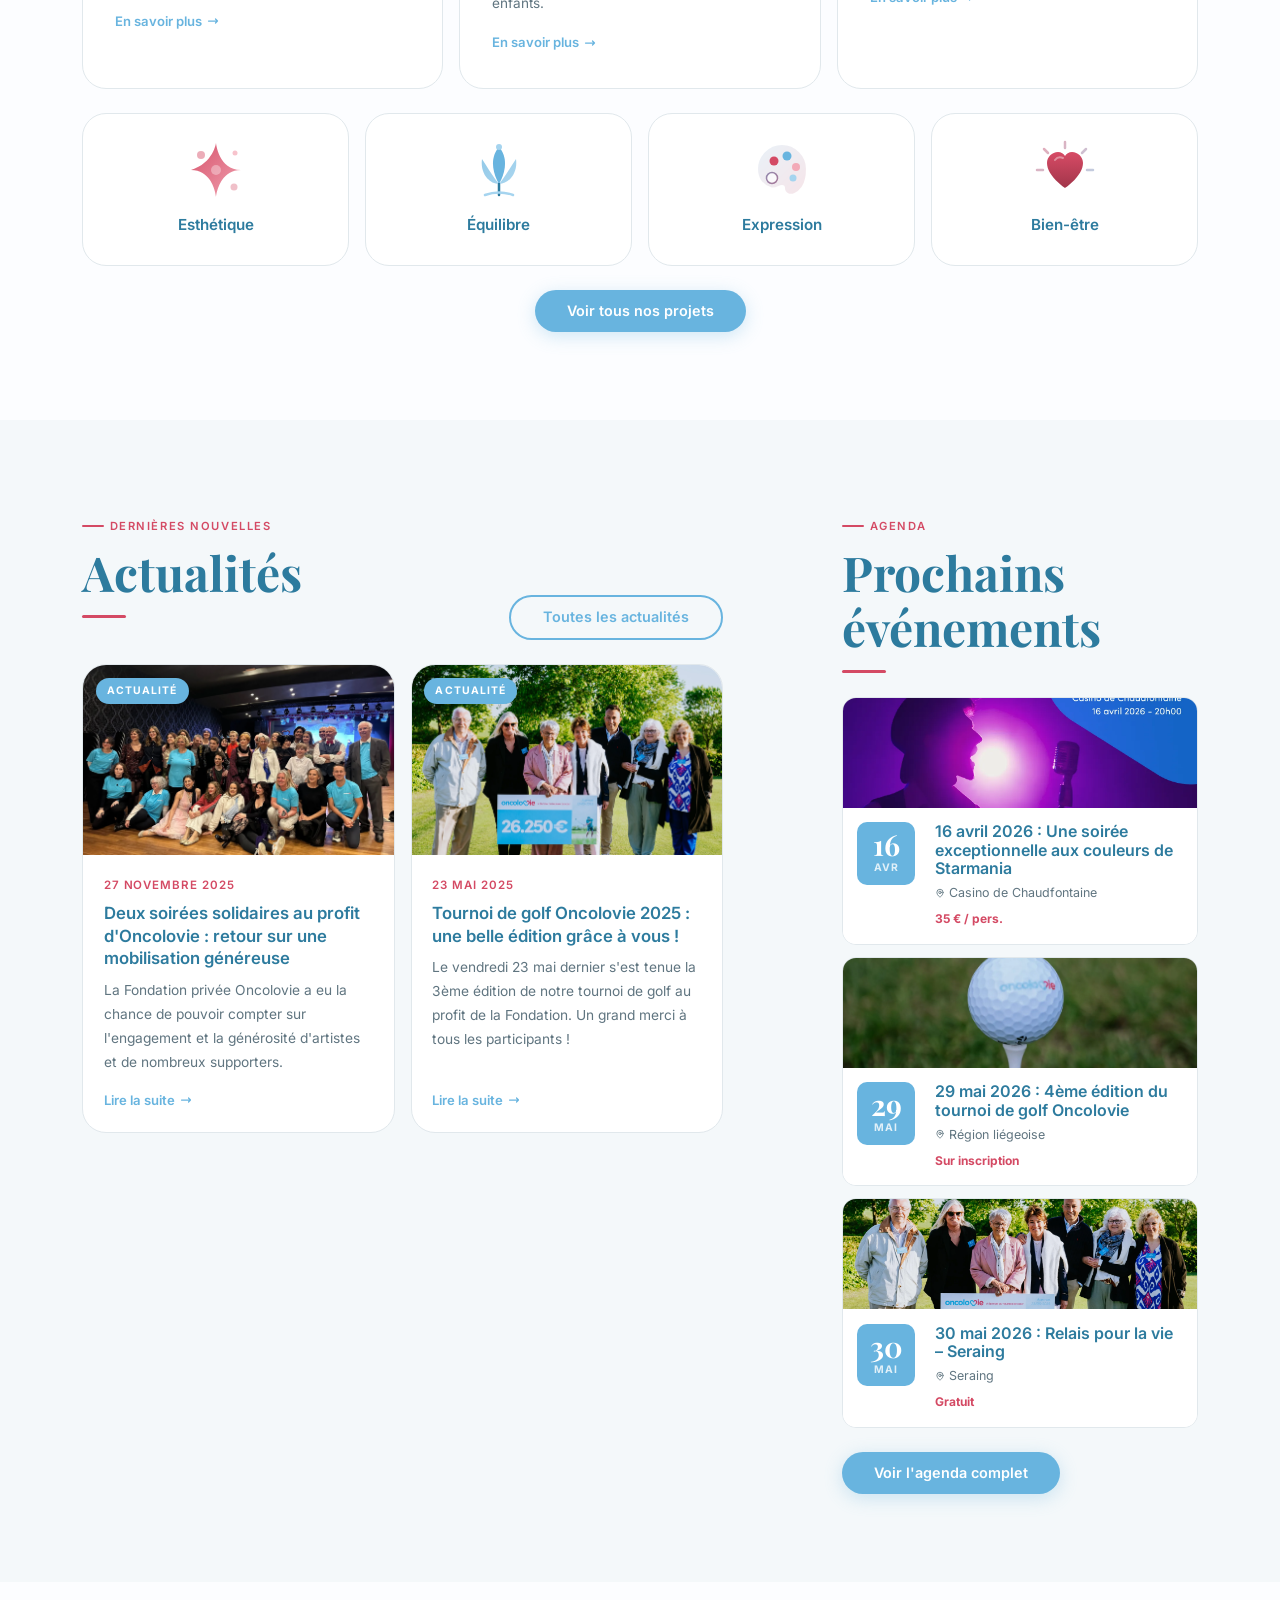
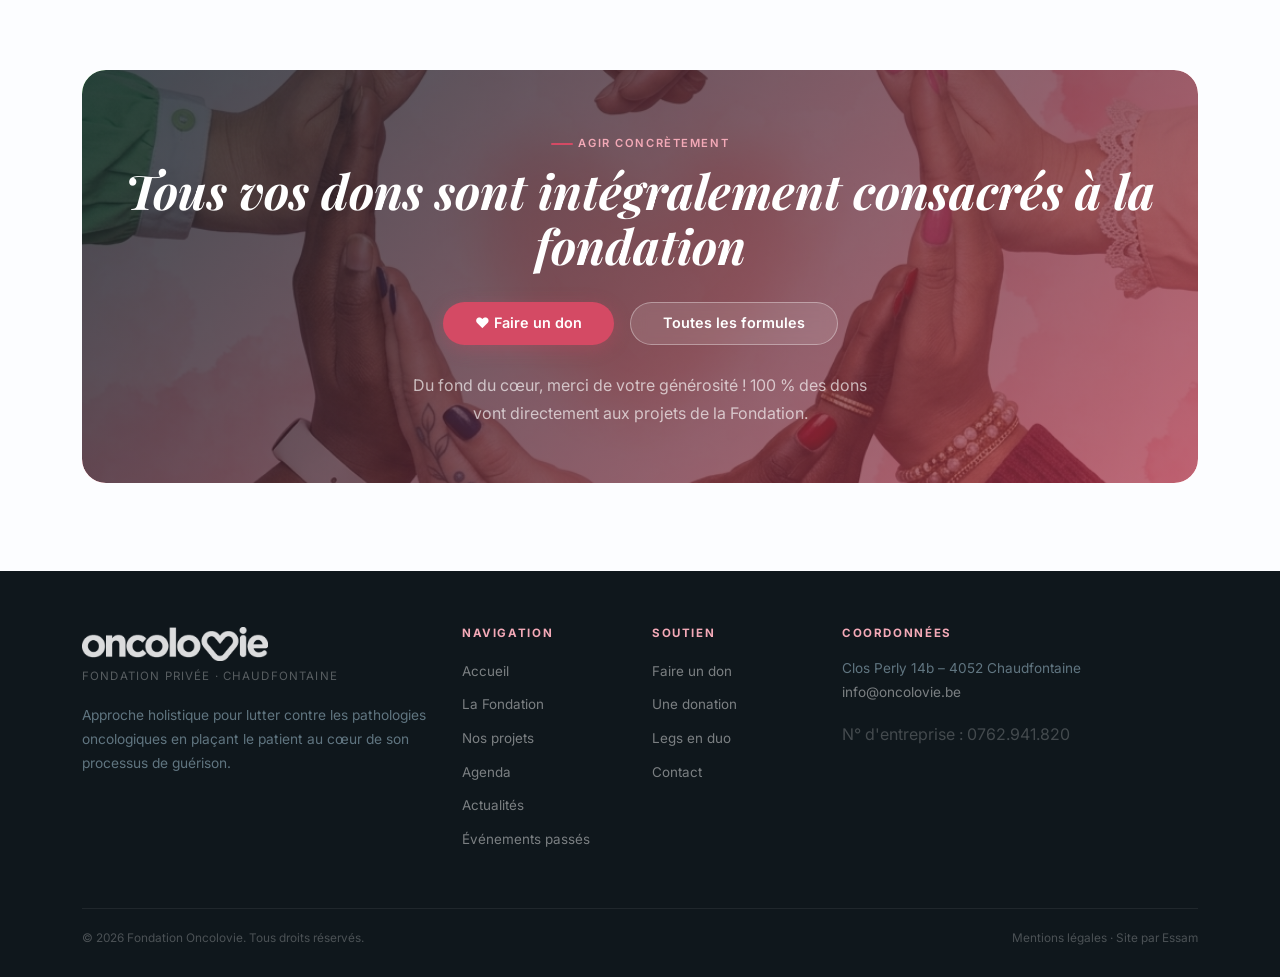
==== commit 7f71d8c2: "Plusieurs corrections : hero image, projets images, nav, la-fondation enrichie - Homepage hero : ima" ====
--- a/index.html
+++ b/index.html
@@ -32,11 +32,7 @@
         </div></li>
         <li><a href="agenda.html">Agenda</a></li>
         <li><a href="actualites.html">Actualités</a></li>
-        <li class="has-drop"><a href="soutien.html">Soutien ▾</a><div class="drop">
-          <a href="soutien.html#don">Faites un don</a>
-          <a href="soutien.html#donation">Effectuez une donation</a>
-          <a href="soutien.html#legs">Legs en duo</a>
-        </div></li>
+                <li><a href="soutien.html">Soutien</a></li>
         <li><a href="contact.html">Contact</a></li>
         <li><a href="soutien.html#don" class="nav-don">❤ Faire un don</a></li>
       </ul>
@@ -49,14 +45,23 @@
   <div class="hero-glow"></div>
   <div class="hero-ring"></div>
   <div class="container">
-    <div class="hero-content">
-      <div class="tag">Fondation Oncolovie · Chaudfontaine</div>
-      <h1>Placer le patient<br>au cœur de sa <em>guérison</em></h1>
-      <p class="lead">Approche holistique pour lutter contre les pathologies oncologiques. Parce que soigner le corps ne suffit pas.</p>
-      <div class="hero-btns">
-        <a href="projets.html" class="btn btn-rose">Nos projets</a>
-        <a href="soutien.html#don" class="btn btn-gold">❤ Faire un don</a>
-        <a href="la-fondation.html" class="btn btn-ghost">La Fondation</a>
+    <div class="row align-items-center gy-4">
+      <div class="col-lg-6">
+        <div class="hero-content">
+          <div class="tag">Fondation Oncolovie · Chaudfontaine</div>
+          <h1>Placer le patient<br>au cœur de sa <em>guérison</em></h1>
+          <p class="lead">Approche holistique pour lutter contre les pathologies oncologiques. Parce que soigner le corps ne suffit pas.</p>
+          <div class="hero-btns">
+            <a href="projets.html" class="btn btn-rose">Nos projets</a>
+            <a href="soutien.html#don" class="btn btn-gold">❤ Faire un don</a>
+            <a href="la-fondation.html" class="btn btn-ghost">La Fondation</a>
+          </div>
+        </div>
+      </div>
+      <div class="col-lg-5 offset-lg-1 d-none d-lg-block">
+        <div class="hero-photo">
+          <img src="images/Module.webp" alt="Accompagnement et bien-être des patients — Fondation Oncolovie" loading="eager">
+        </div>
       </div>
     </div>
   </div>
--- a/style.css
+++ b/style.css
@@ -126,7 +126,10 @@
 .hero-glow { position: absolute; width: 600px; height: 600px; border-radius: 50%; background: radial-gradient(circle, rgba(212, 74, 100, 0.15) 0%, transparent 70%); right: -100px; top: 50%; transform: translateY(-50%); pointer-events: none; }
 .hero-ring { position: absolute; right: 0; top: 50%; transform: translateY(-50%); width: 500px; height: 500px; border: 1px solid rgba(212, 74, 100, 0.15); border-radius: 50%; pointer-events: none; }
 .hero-ring::before { content: ''; position: absolute; inset: 50px; border: 1px solid rgba(212, 74, 100, 0.08); border-radius: 50%; }
-.hero-content { position: relative; z-index: 2; max-width: 660px; }
+.hero-content { position: relative; z-index: 2; }
+.hero-photo img { width:100%; height:420px; object-fit:cover; border-radius:20px; display:block; box-shadow:0 24px 70px rgba(0,0,0,.5), 0 0 0 1px rgba(212,74,100,.25); }
+.hero-photo { position:relative; }
+.hero-photo::after { content:''; position:absolute; bottom:-12px; right:-12px; width:80px; height:80px; border-radius:12px; background:rgba(212,74,100,.25); z-index:-1; }
 .hero h1 { color: #fff; margin-bottom: 1.3rem; }
 .hero h1 em { font-style: italic; color: var(--gold-l); }
 .hero .lead { color: rgba(255,255,255,.7); max-width: 520px; margin-bottom: 2rem; }
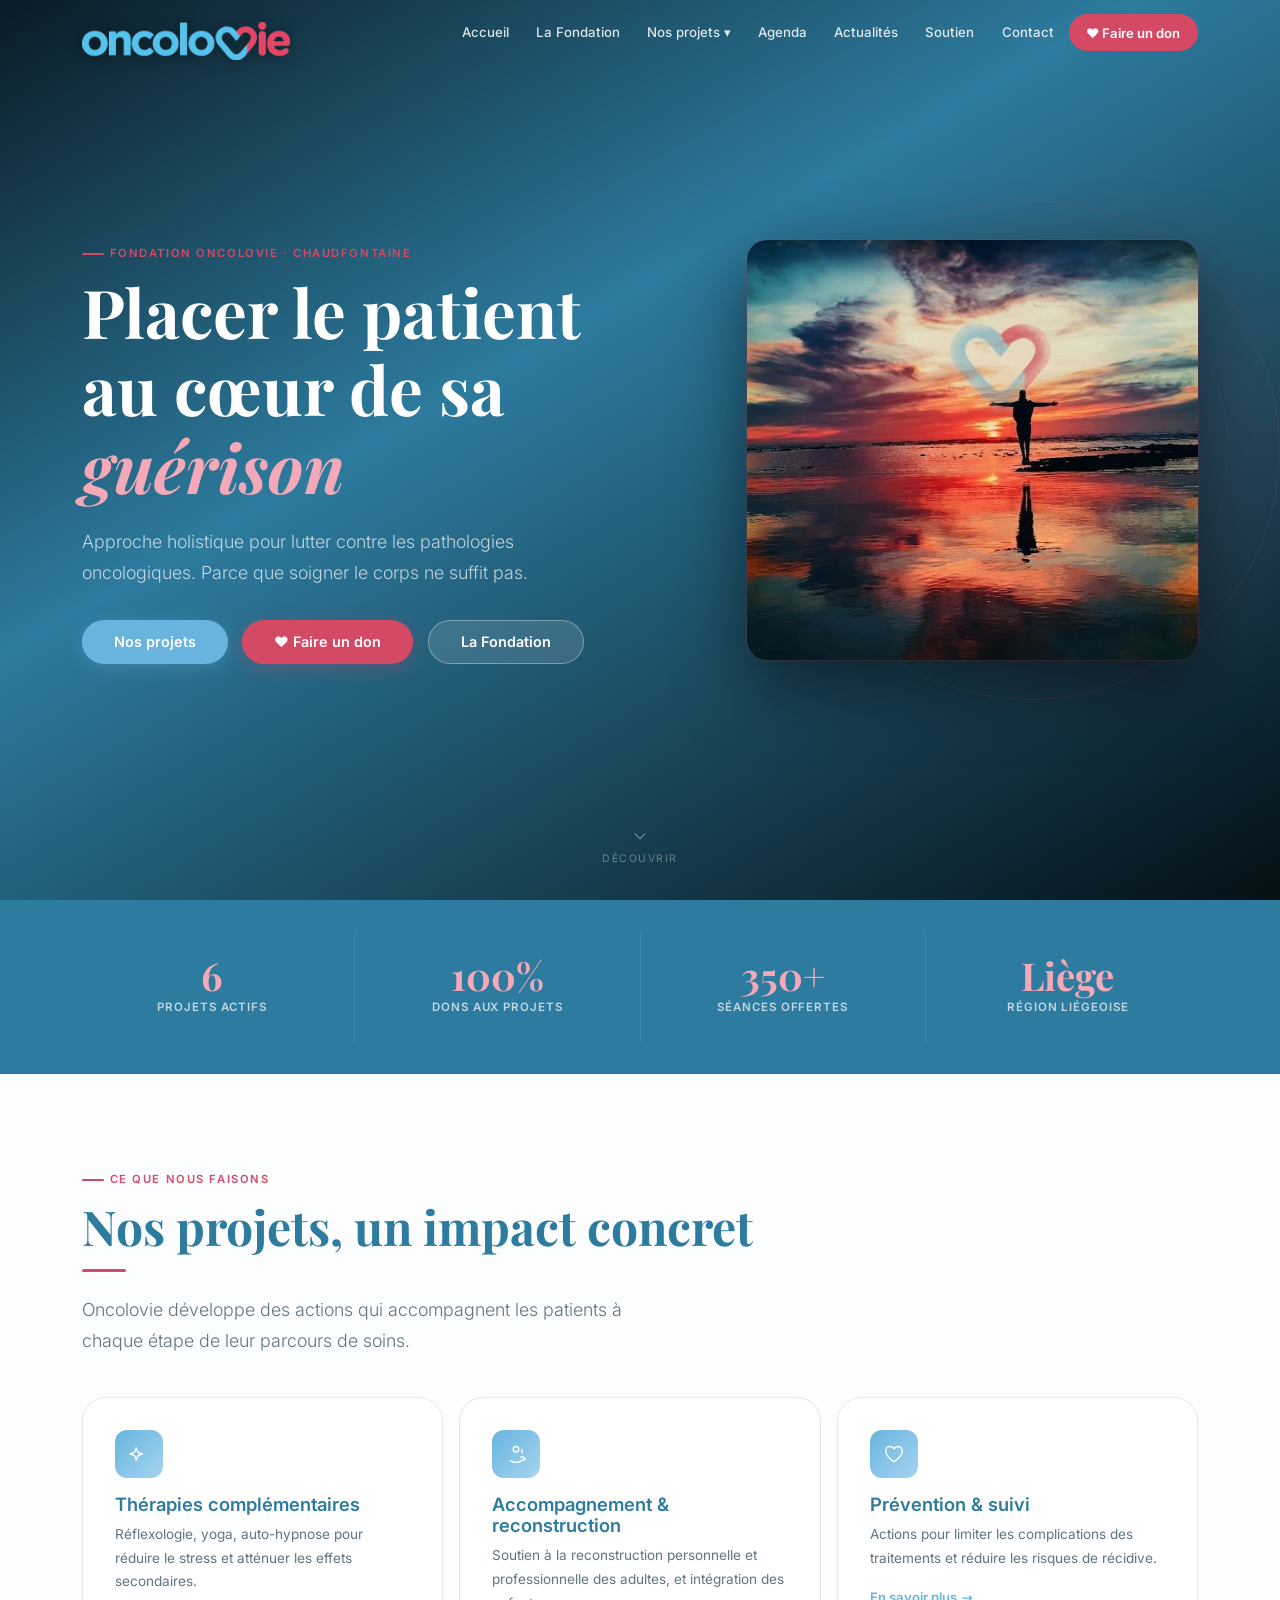
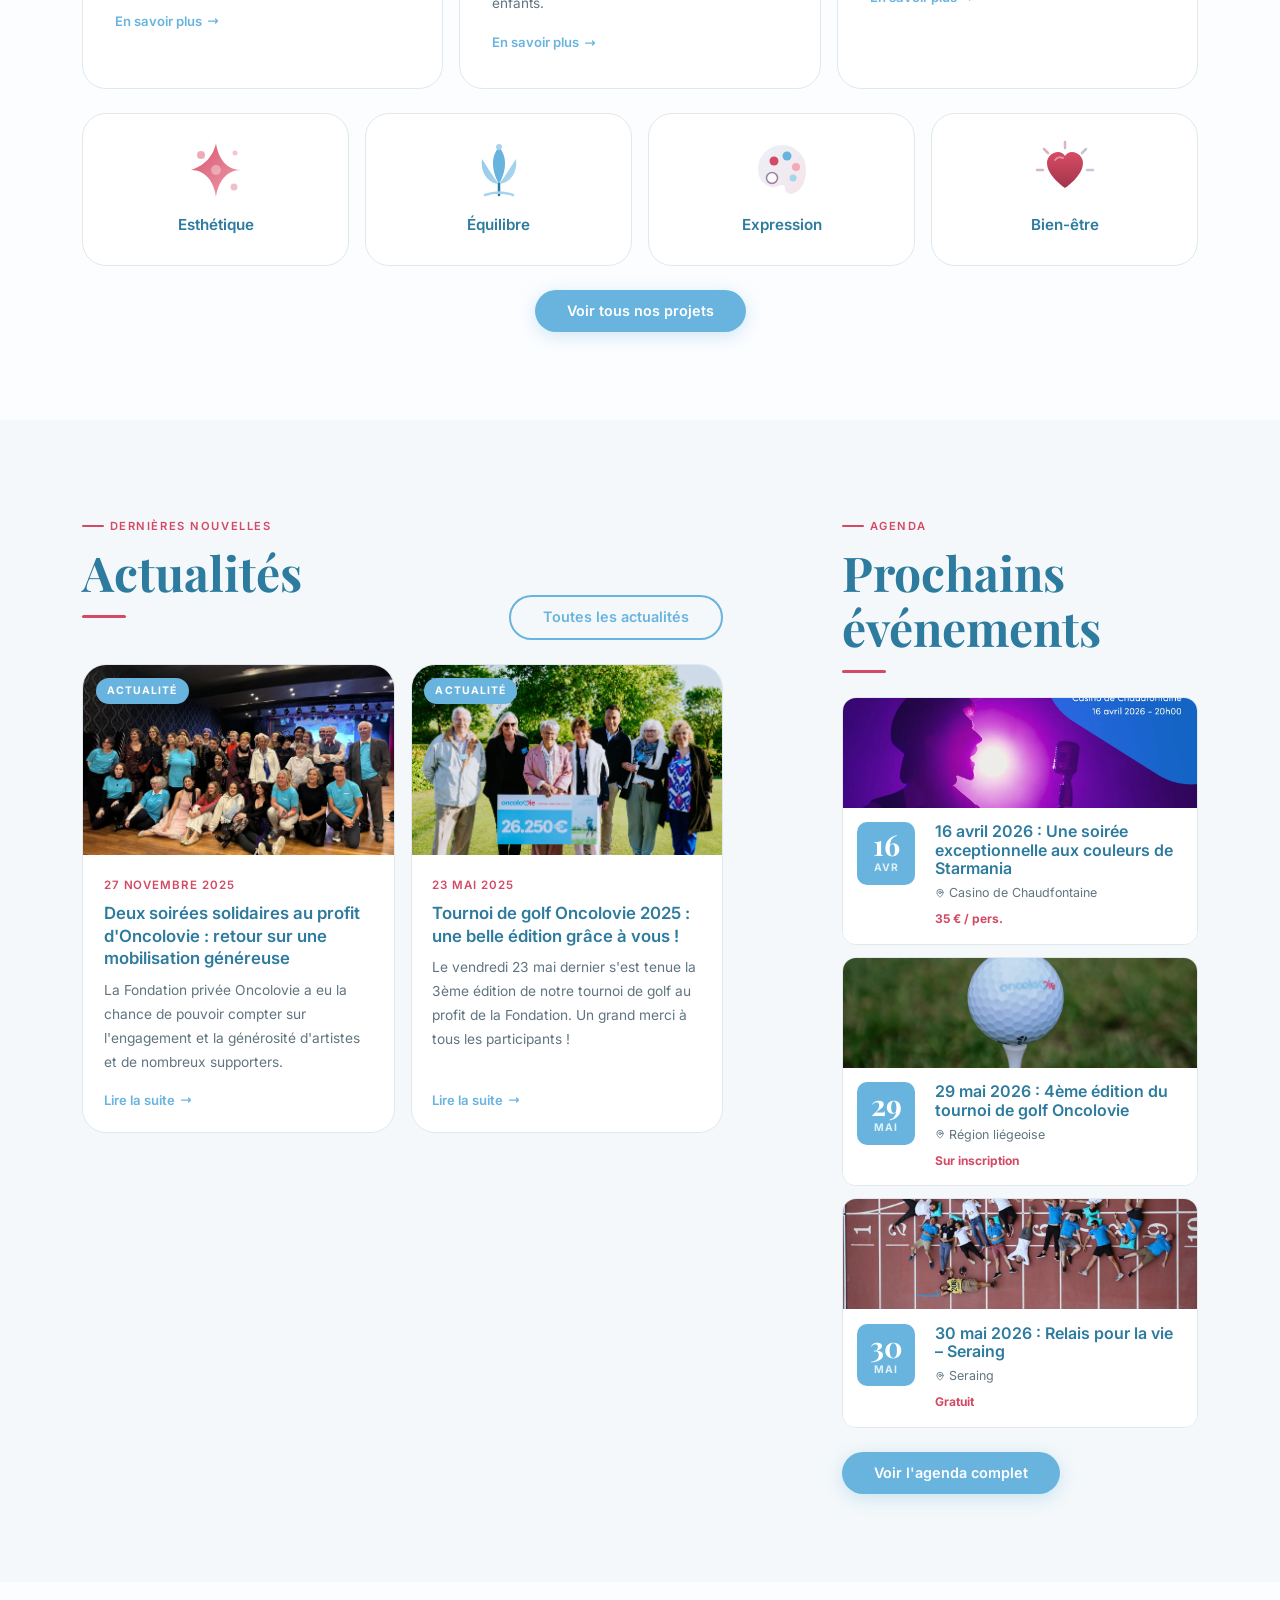
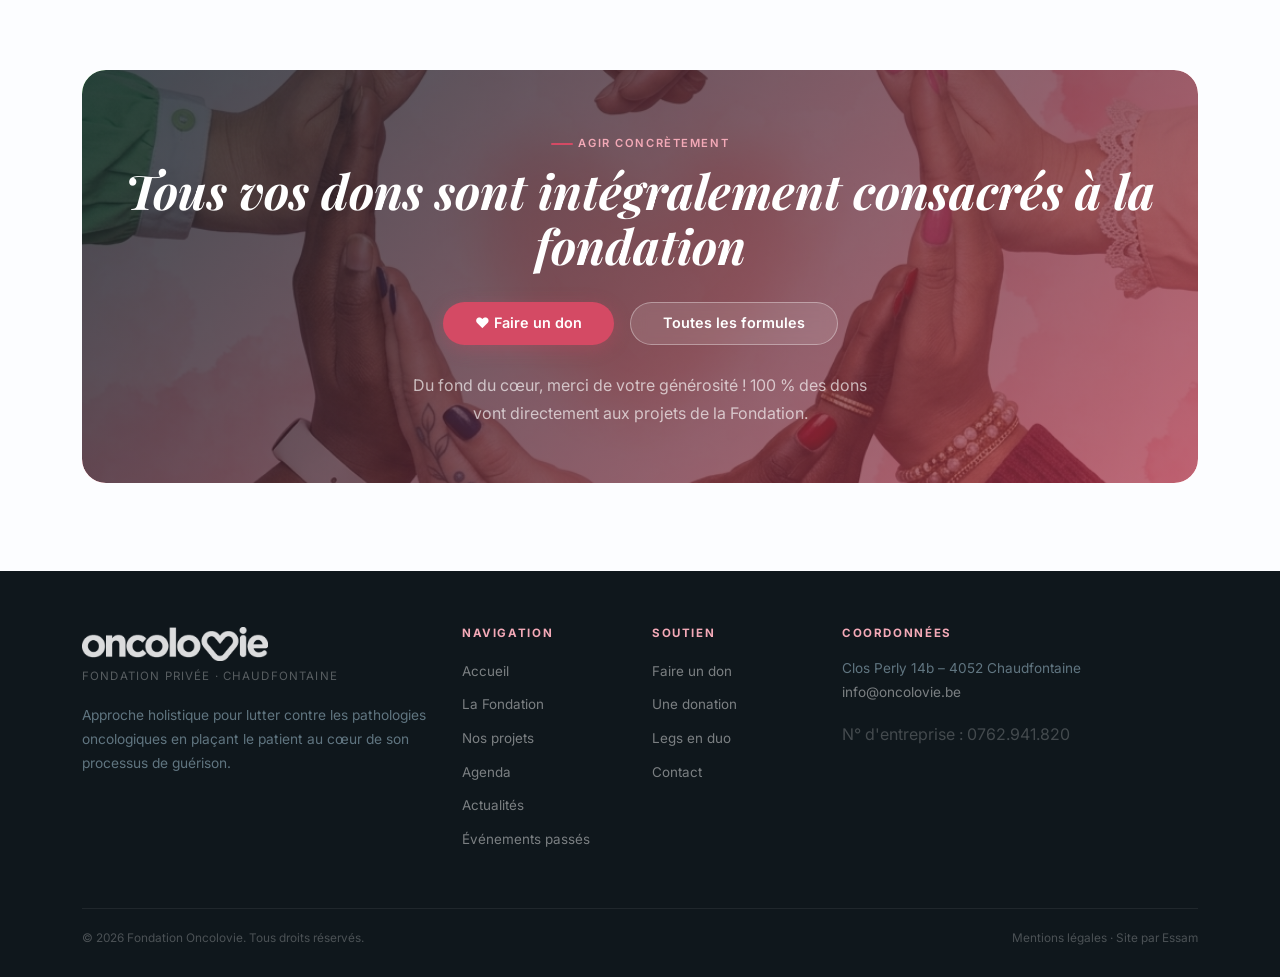
==== commit 99b1f9da: "Replace Module image with Hero image in index.html" ====
--- a/index.html
+++ b/index.html
@@ -60,7 +60,7 @@
       </div>
       <div class="col-lg-5 offset-lg-1 d-none d-lg-block">
         <div class="hero-photo">
-          <img src="images/Module.webp" alt="Accompagnement et bien-être des patients — Fondation Oncolovie" loading="eager">
+          <img src="images/Hero.webp" alt="Accompagnement et bien-être des patients — Fondation Oncolovie" loading="eager">
         </div>
       </div>
     </div>
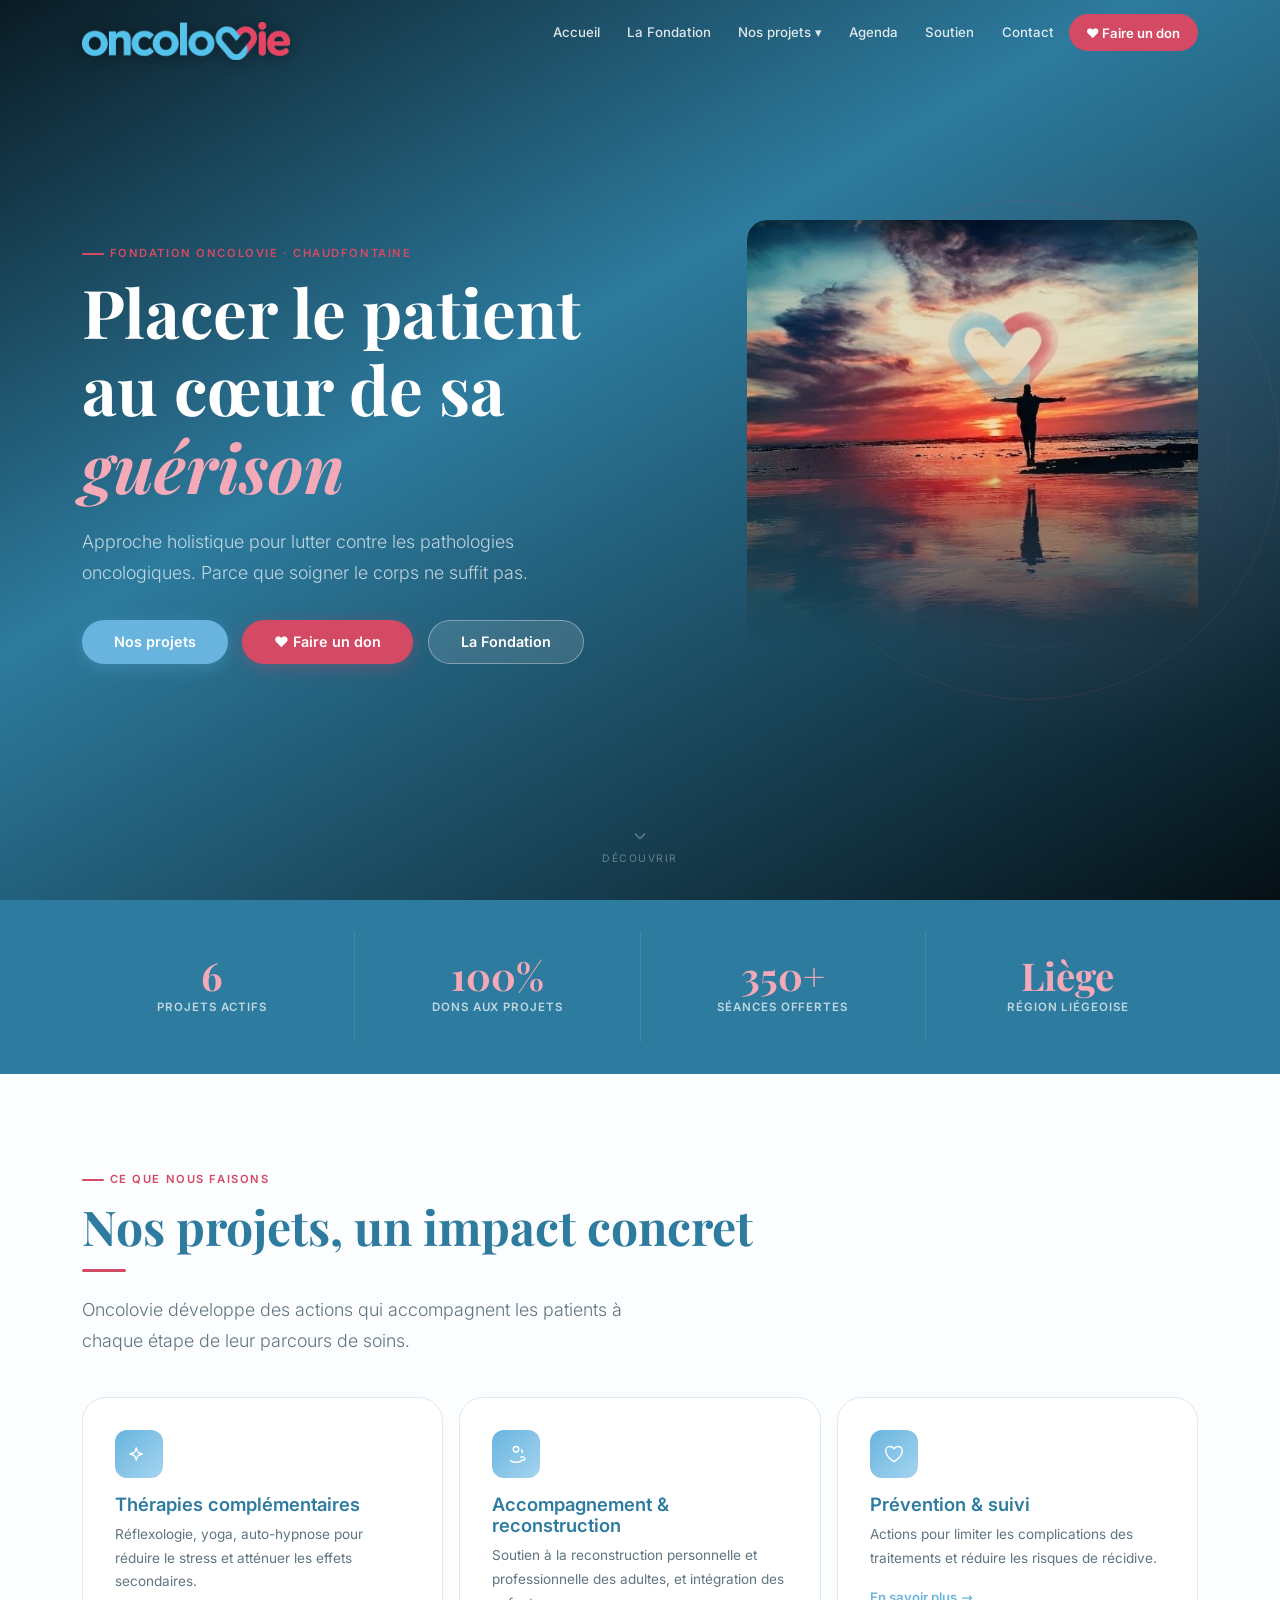
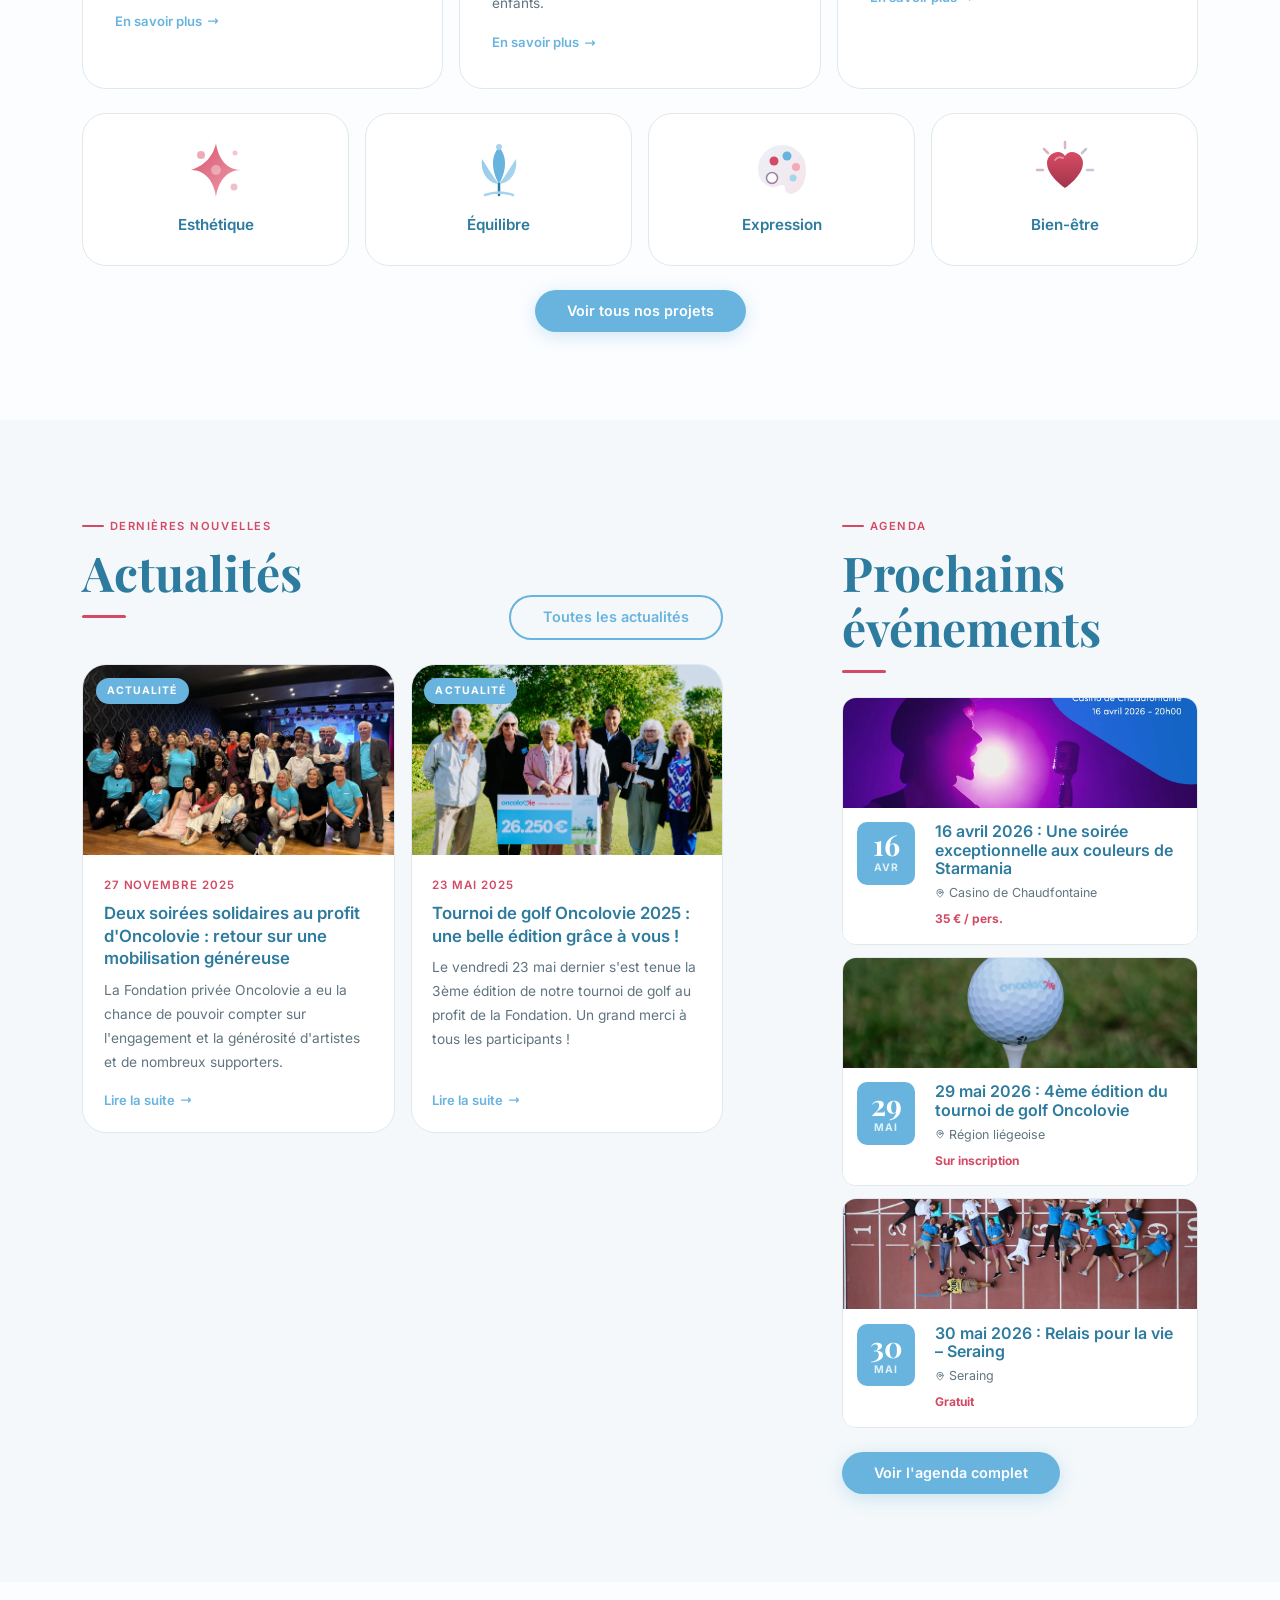
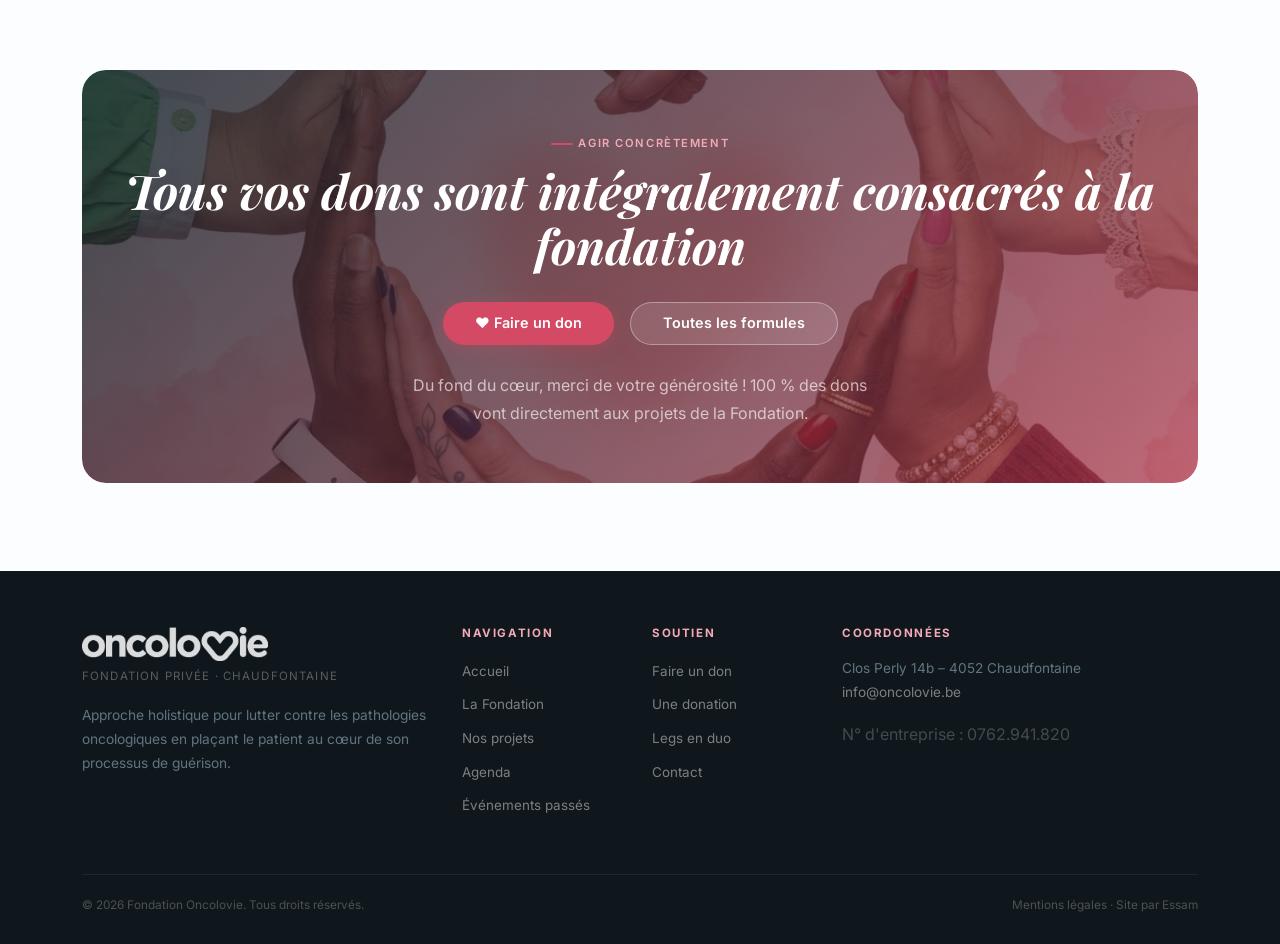
==== commit bafbf5fb: "Fix menu, news pages, hero, events, projets & agenda - Hero: add Hero.webp with gradient fade mask (" ====
--- a/index.html
+++ b/index.html
@@ -30,8 +30,7 @@
           <a href="projets.html#reflexologie">Réflexologie plantaire</a>
           <a href="projets.html#bien-etre-had">Bien-être & HAD</a>
         </div></li>
-        <li><a href="agenda.html">Agenda</a></li>
-        <li><a href="actualites.html">Actualités</a></li>
+        <li><a href="actualites.html">Agenda</a></li>
                 <li><a href="soutien.html">Soutien</a></li>
         <li><a href="contact.html">Contact</a></li>
         <li><a href="soutien.html#don" class="nav-don">❤ Faire un don</a></li>
@@ -284,8 +283,8 @@
           <li><a href="index.html">Accueil</a></li>
           <li><a href="la-fondation.html">La Fondation</a></li>
           <li><a href="projets.html">Nos projets</a></li>
-          <li><a href="agenda.html">Agenda</a></li>
-          <li><a href="actualites.html">Actualités</a></li>
+          
+          <li><a href="actualites.html">Agenda</a></li>
           <li><a href="actualites.html#passes">Événements passés</a></li>
         </ul>
       </div>
--- a/style.css
+++ b/style.css
@@ -97,7 +97,7 @@
 .nav-wrap.solid .hamburger span { background: var(--rose-d); }
 @media (max-width: 991px) {
   .nav-links { display: none; flex-direction: column; position: absolute; top: 100%; left: 0; right: 0; background: rgba(10, 23, 32, 0.97); backdrop-filter: blur(16px); -webkit-backdrop-filter: blur(16px); padding: 1rem 1rem 1.5rem; gap: 0; box-shadow: 0 12px 40px rgba(0,0,0,.35); border-top: 1px solid rgba(255,255,255,.07); }
-  .nav-links.open { display: flex; }
+  .nav-links.open { display: flex; max-height: calc(100svh - 64px); overflow-y: auto; }
   .nav-links li a { color: rgba(255,255,255,.75) !important; padding: .7rem 1rem; border-radius: 8px; }
   .nav-links li a:hover { color: #fff !important; background: rgba(255,255,255,.08) !important; }
   .drop { position: static; box-shadow: none; border: none; padding: 0 0 .5rem 1rem; background: transparent; }
@@ -127,9 +127,8 @@
 .hero-ring { position: absolute; right: 0; top: 50%; transform: translateY(-50%); width: 500px; height: 500px; border: 1px solid rgba(212, 74, 100, 0.15); border-radius: 50%; pointer-events: none; }
 .hero-ring::before { content: ''; position: absolute; inset: 50px; border: 1px solid rgba(212, 74, 100, 0.08); border-radius: 50%; }
 .hero-content { position: relative; z-index: 2; }
-.hero-photo img { width:100%; height:420px; object-fit:cover; border-radius:20px; display:block; box-shadow:0 24px 70px rgba(0,0,0,.5), 0 0 0 1px rgba(212,74,100,.25); }
+.hero-photo img { width:100%; height:460px; object-fit:cover; object-position:top center; border-radius:20px; display:block; box-shadow:0 24px 70px rgba(0,0,0,.5); -webkit-mask-image:linear-gradient(to bottom, black 50%, transparent 92%); mask-image:linear-gradient(to bottom, black 50%, transparent 92%); }
 .hero-photo { position:relative; }
-.hero-photo::after { content:''; position:absolute; bottom:-12px; right:-12px; width:80px; height:80px; border-radius:12px; background:rgba(212,74,100,.25); z-index:-1; }
 .hero h1 { color: #fff; margin-bottom: 1.3rem; }
 .hero h1 em { font-style: italic; color: var(--gold-l); }
 .hero .lead { color: rgba(255,255,255,.7); max-width: 520px; margin-bottom: 2rem; }
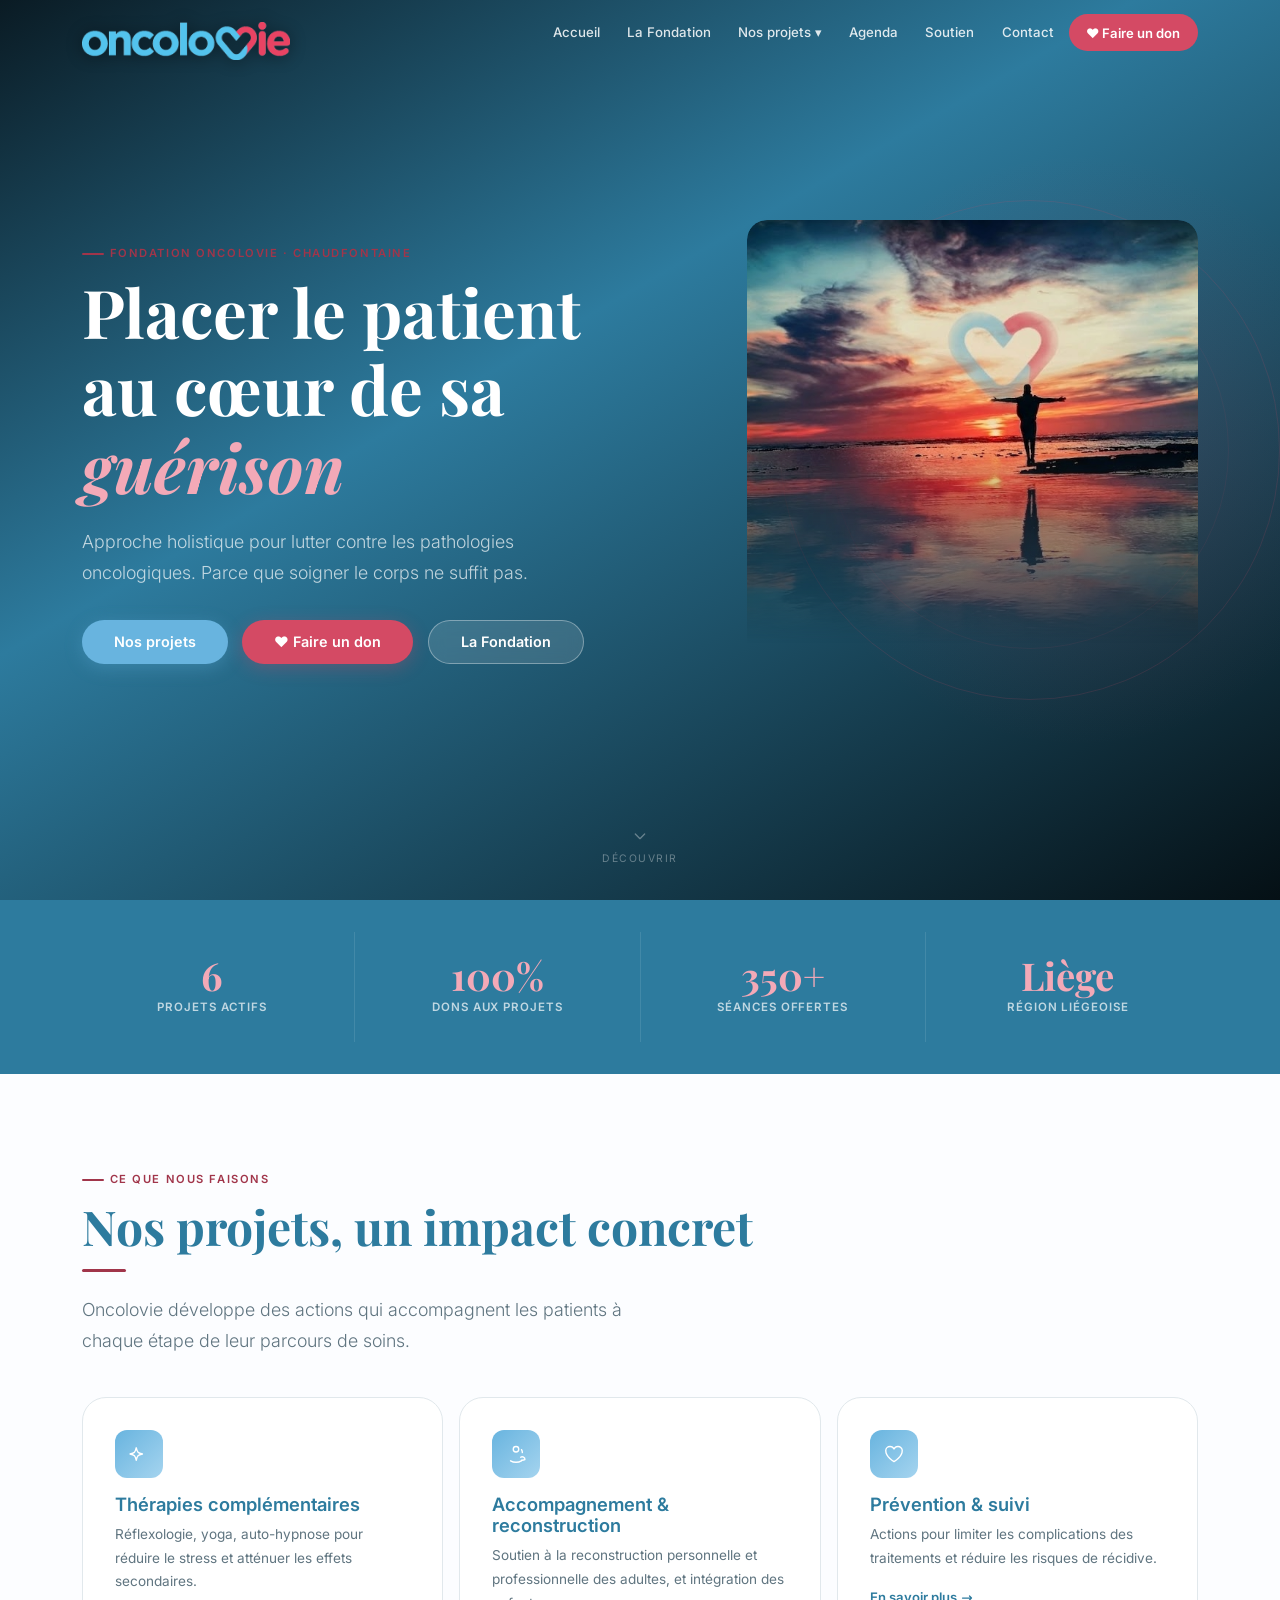
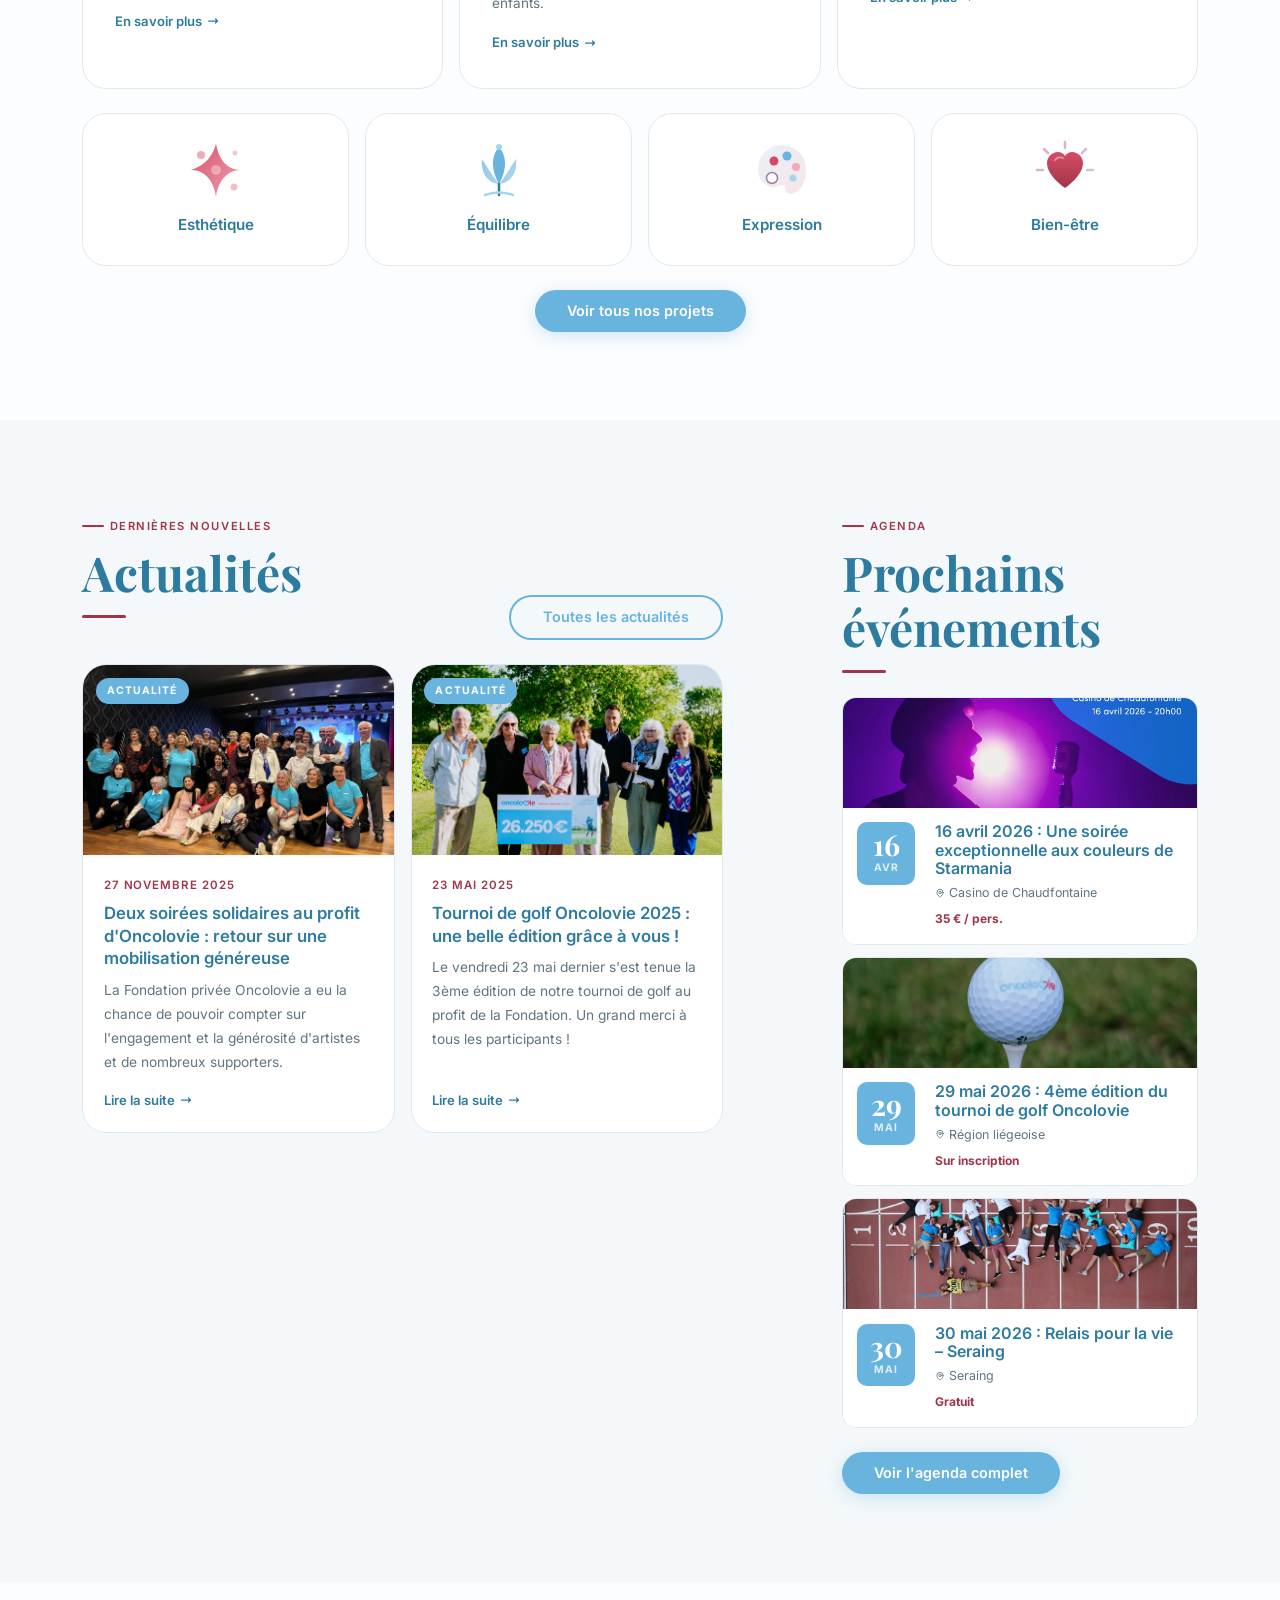
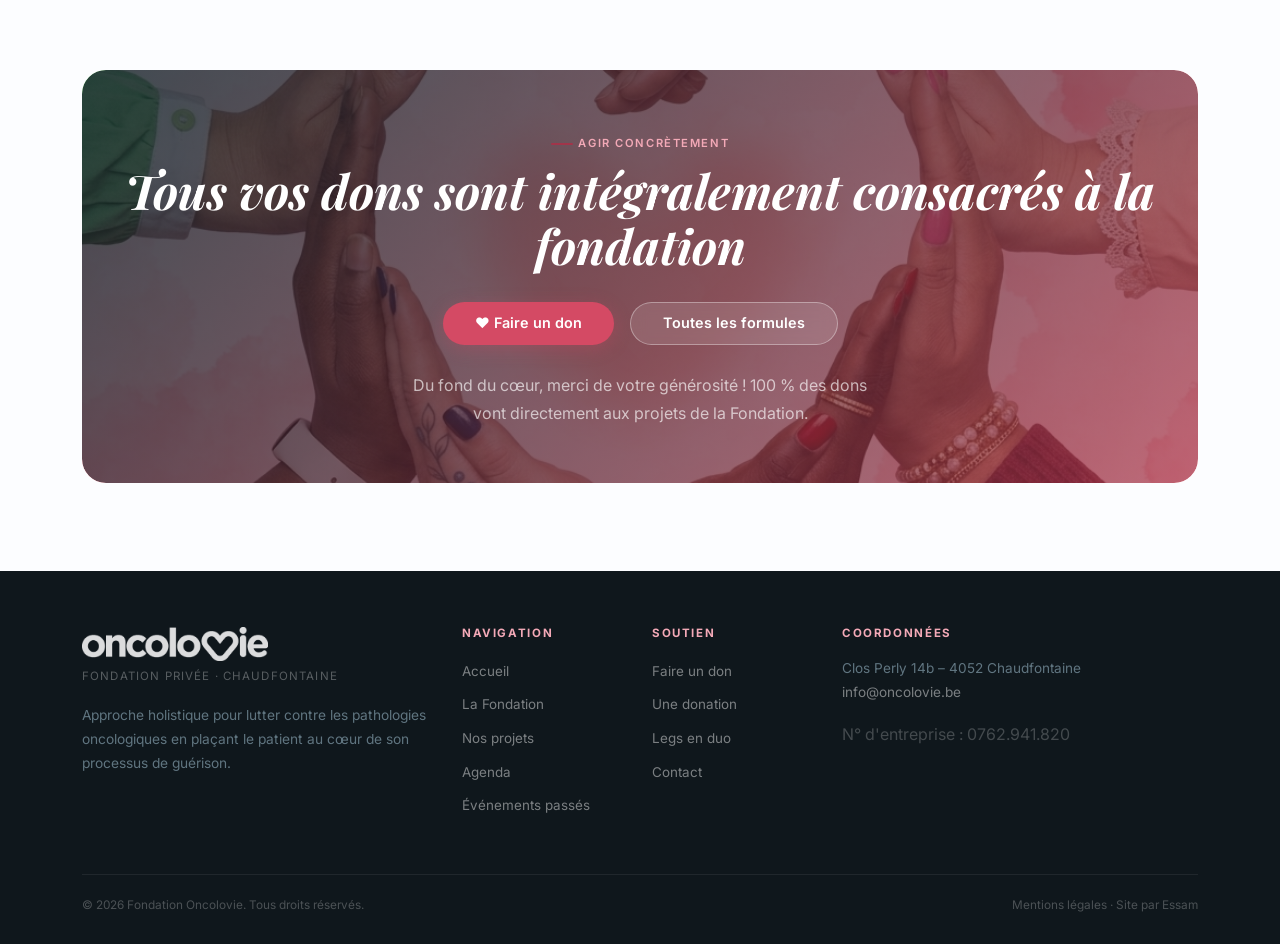
==== commit a32f8c3c: "Fix accessibility contrast & add favicon - Links: use --rose-d (#2D7B9E, 4.73:1) instead of --rose (" ====
--- a/index.html
+++ b/index.html
@@ -2,6 +2,7 @@
 <html lang="fr">
 <head>
   <meta charset="UTF-8">
+  <link rel="icon" href="images/Logo.png" type="image/png">
   <meta name="viewport" content="width=device-width, initial-scale=1.0">
   <title>Fondation Oncolovie — Chaudfontaine</title>
   <link rel="stylesheet" href="https://cdn.jsdelivr.net/npm/bootstrap@5.3.3/dist/css/bootstrap.min.css">
--- a/style.css
+++ b/style.css
@@ -44,16 +44,16 @@
 h3 { font-size: clamp(1.4rem, 2.5vw, 2rem); font-weight: 500; }
 h4 { font-size: 1.15rem; font-weight: 600; font-family: var(--font-corps); }
 p  { color: var(--muted); line-height: 1.75; }
-a  { color: var(--rose); text-decoration: none; transition: .25s; }
-a:hover { color: var(--gold); }
+a  { color: var(--rose-d); text-decoration: none; transition: .25s; }
+a:hover { color: var(--gold-d); }
 .lead { font-size: 1.12rem; font-weight: 300; color: var(--muted); }
 img { max-width: 100%; }
 
 /* ---- UTILITAIRES ---- */
-.tag { display: inline-flex; align-items: center; gap: .35rem; font-size: .7rem; font-weight: 600; letter-spacing: .14em; text-transform: uppercase; color: var(--gold); margin-bottom: .6rem; }
-.tag::before { content: ''; display: block; width: 22px; height: 2px; background: var(--gold); border-radius: 2px; }
+.tag { display: inline-flex; align-items: center; gap: .35rem; font-size: .7rem; font-weight: 600; letter-spacing: .14em; text-transform: uppercase; color: var(--gold-d); margin-bottom: .6rem; }
+.tag::before { content: ''; display: block; width: 22px; height: 2px; background: var(--gold-d); border-radius: 2px; }
 .tag.center { justify-content: center; }
-.divider { width: 44px; height: 3px; background: var(--gold); border-radius: 2px; margin: .9rem 0 1.4rem; }
+.divider { width: 44px; height: 3px; background: var(--gold-d); border-radius: 2px; margin: .9rem 0 1.4rem; }
 .divider.center { margin-left: auto; margin-right: auto; }
 .sec    { padding: 5.5rem 0; }
 .sec-sm { padding: 2.5rem 0; }
@@ -170,10 +170,10 @@
 .news-thumb-fallback { height: 190px; background: linear-gradient(135deg, var(--rose), var(--rose-l)); }
 .news-badge { position: absolute; top: .8rem; left: .8rem; background: var(--rose); color: #fff; font-size: .65rem; font-weight: 700; letter-spacing: .1em; text-transform: uppercase; padding: .25rem .7rem; border-radius: 50px; }
 .news-body { padding: 1.3rem; flex: 1; display: flex; flex-direction: column; }
-.news-date { font-size: .72rem; font-weight: 600; letter-spacing: .08em; text-transform: uppercase; color: var(--gold); margin-bottom: .4rem; }
+.news-date { font-size: .72rem; font-weight: 600; letter-spacing: .08em; text-transform: uppercase; color: var(--gold-d); margin-bottom: .4rem; }
 .news-body h4 { color: var(--rose-d); font-size: 1.05rem; margin-bottom: .5rem; line-height: 1.35; }
 .news-body p { font-size: .86rem; flex: 1; margin-bottom: .9rem; }
-.more-link { font-size: .82rem; font-weight: 600; color: var(--rose); display: inline-flex; align-items: center; gap: .3rem; margin-top: auto; }
+.more-link { font-size: .82rem; font-weight: 600; color: var(--rose-d); display: inline-flex; align-items: center; gap: .3rem; margin-top: auto; }
 .more-link svg { width: 12px; height: 12px; transition: .2s; }
 .news-card:hover .more-link svg { transform: translateX(4px); }
 .skeleton { background: linear-gradient(90deg, var(--cream2) 25%, var(--border) 50%, var(--cream2) 75%); background-size: 200% 100%; animation: shim 1.4s infinite; border-radius: var(--radius-lg); height: 290px; }
@@ -188,7 +188,7 @@
 .event-info h4 { font-family: var(--font-corps); font-size: 1rem; font-weight: 600; color: var(--rose-d); margin-bottom: .2rem; }
 .event-loc { font-size: .78rem; color: var(--muted); display: flex; align-items: center; gap: .25rem; margin-top: .3rem; }
 .event-loc svg { width: 10px; height: 10px; }
-.event-prix { font-size: .75rem; font-weight: 700; color: var(--gold); margin-top: .35rem; }
+.event-prix { font-size: .75rem; font-weight: 700; color: var(--gold-d); margin-top: .35rem; }
 a.event-card { display: block; text-decoration: none; color: inherit; }
 a.event-card:hover .event-inner { box-shadow: var(--shadow); transform: translateY(-2px); }
 .event-inner { background: var(--white); border: 1px solid var(--border); border-radius: var(--radius); overflow: hidden; transition: .25s; }
